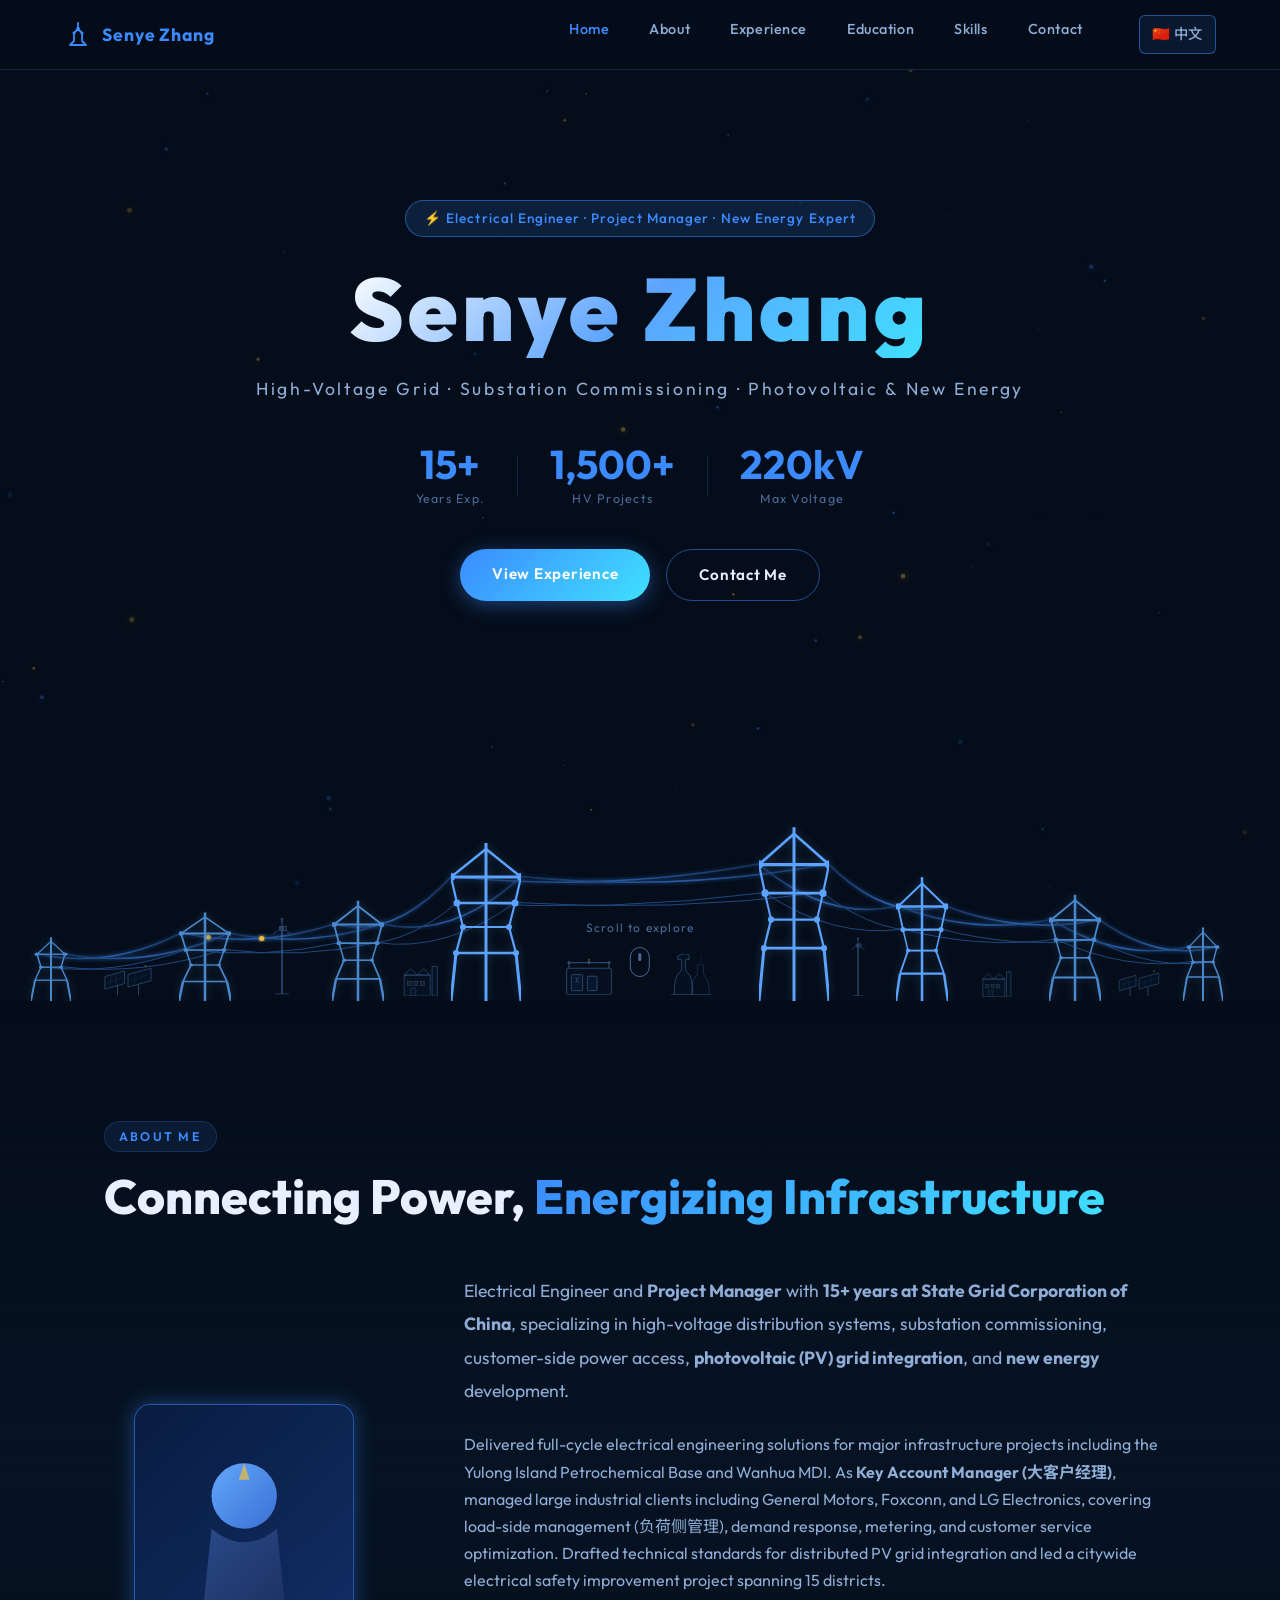
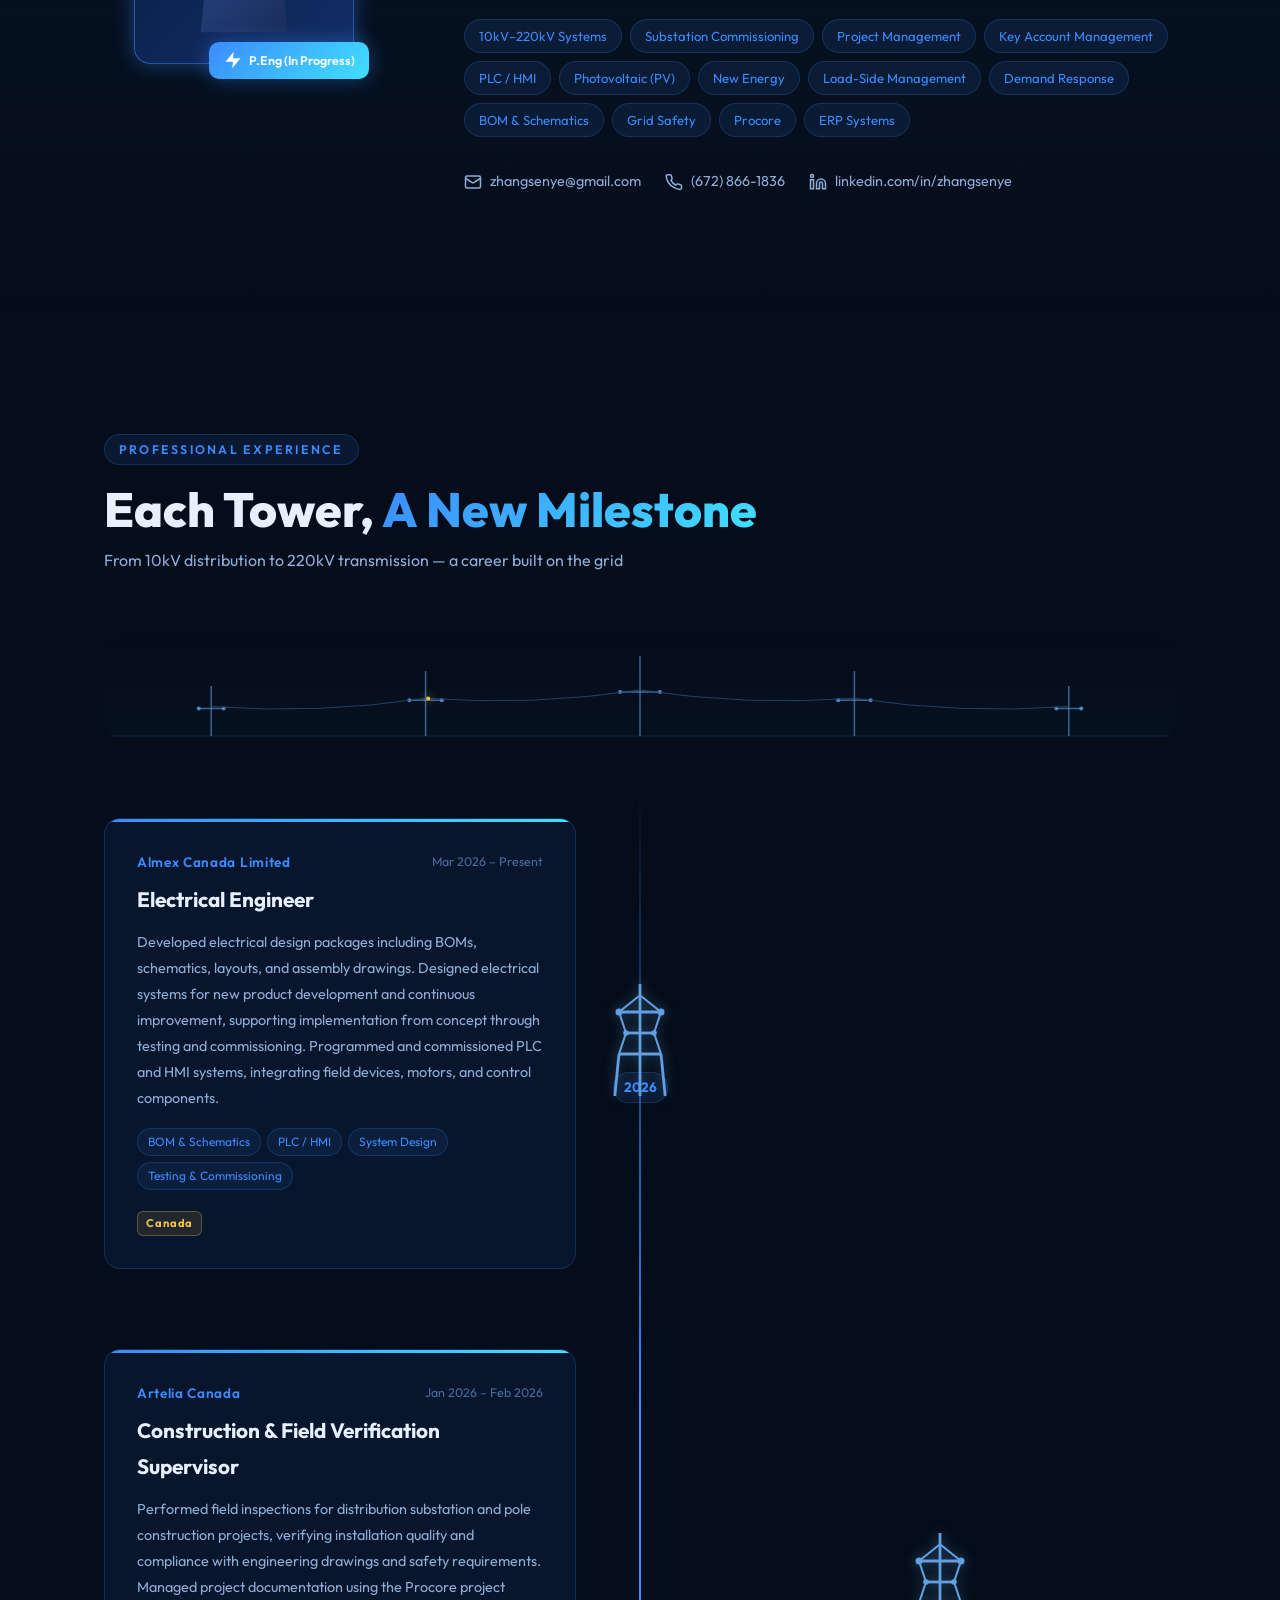
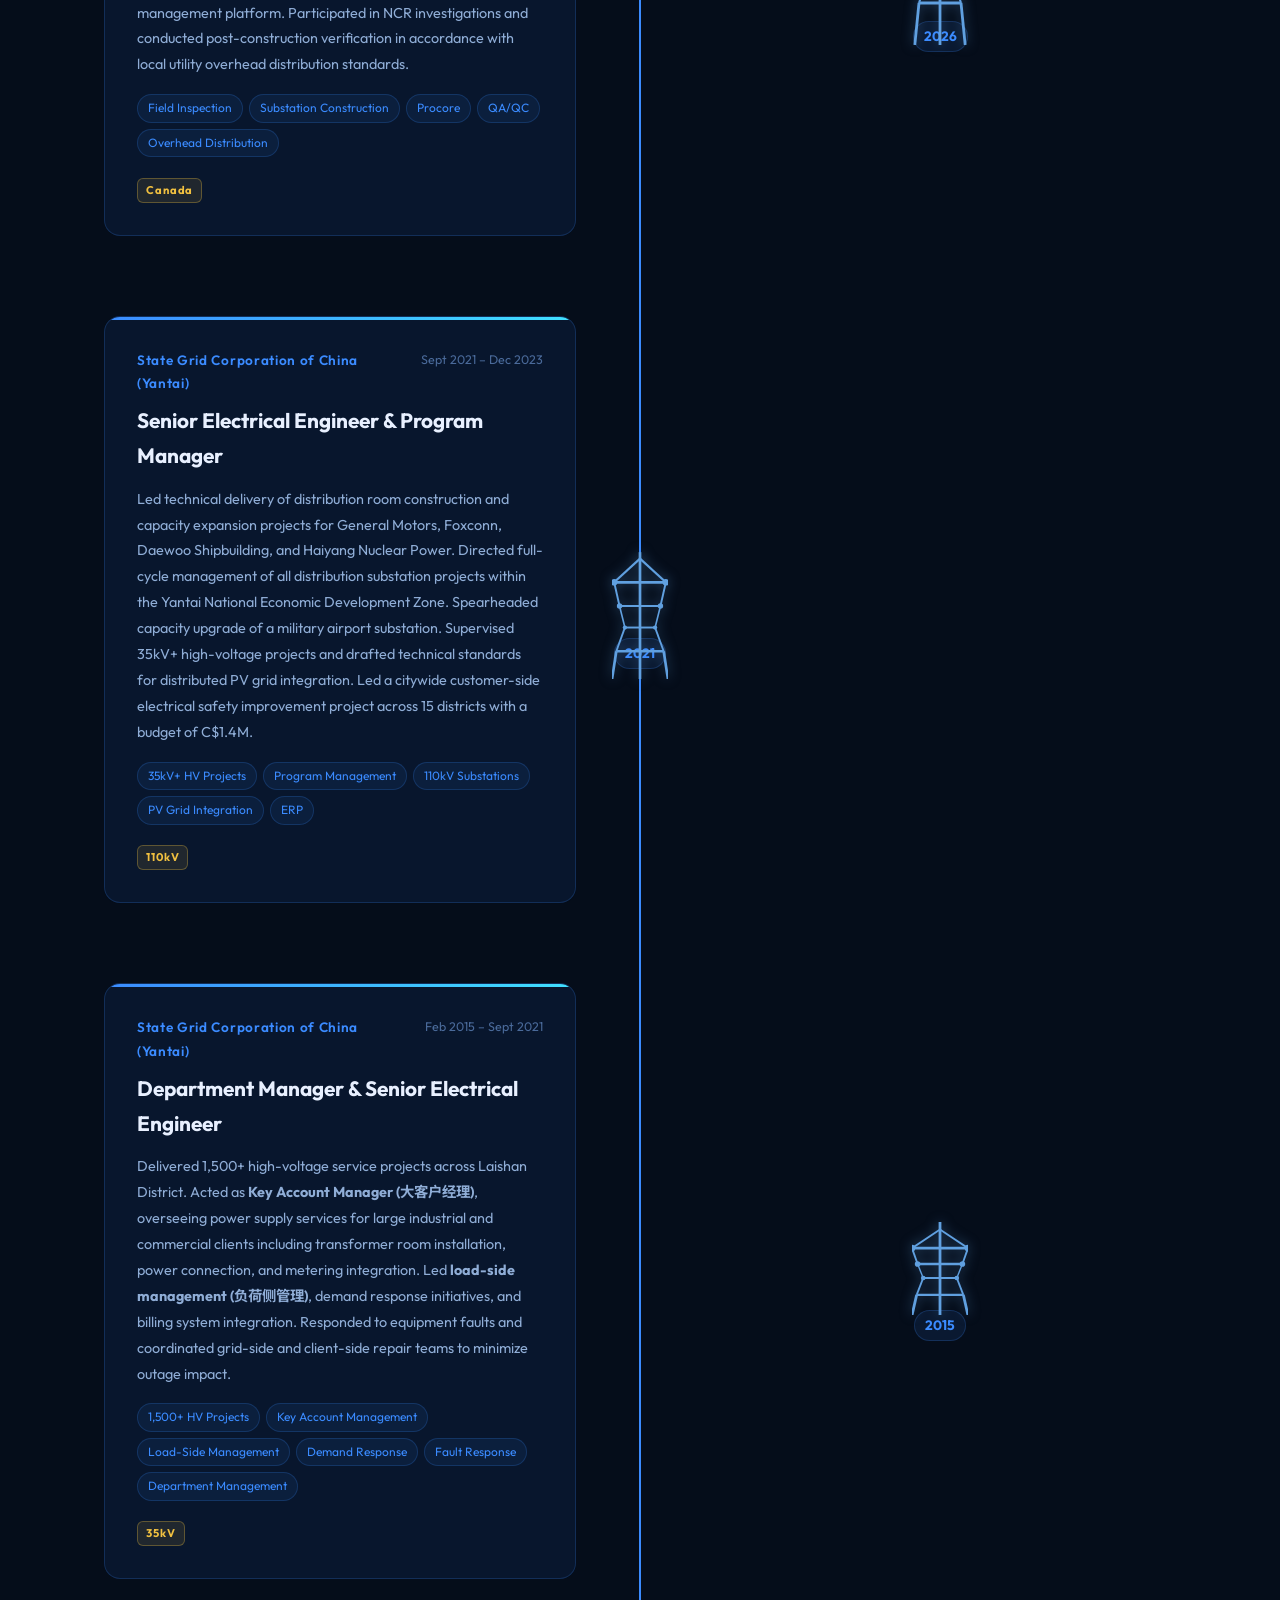
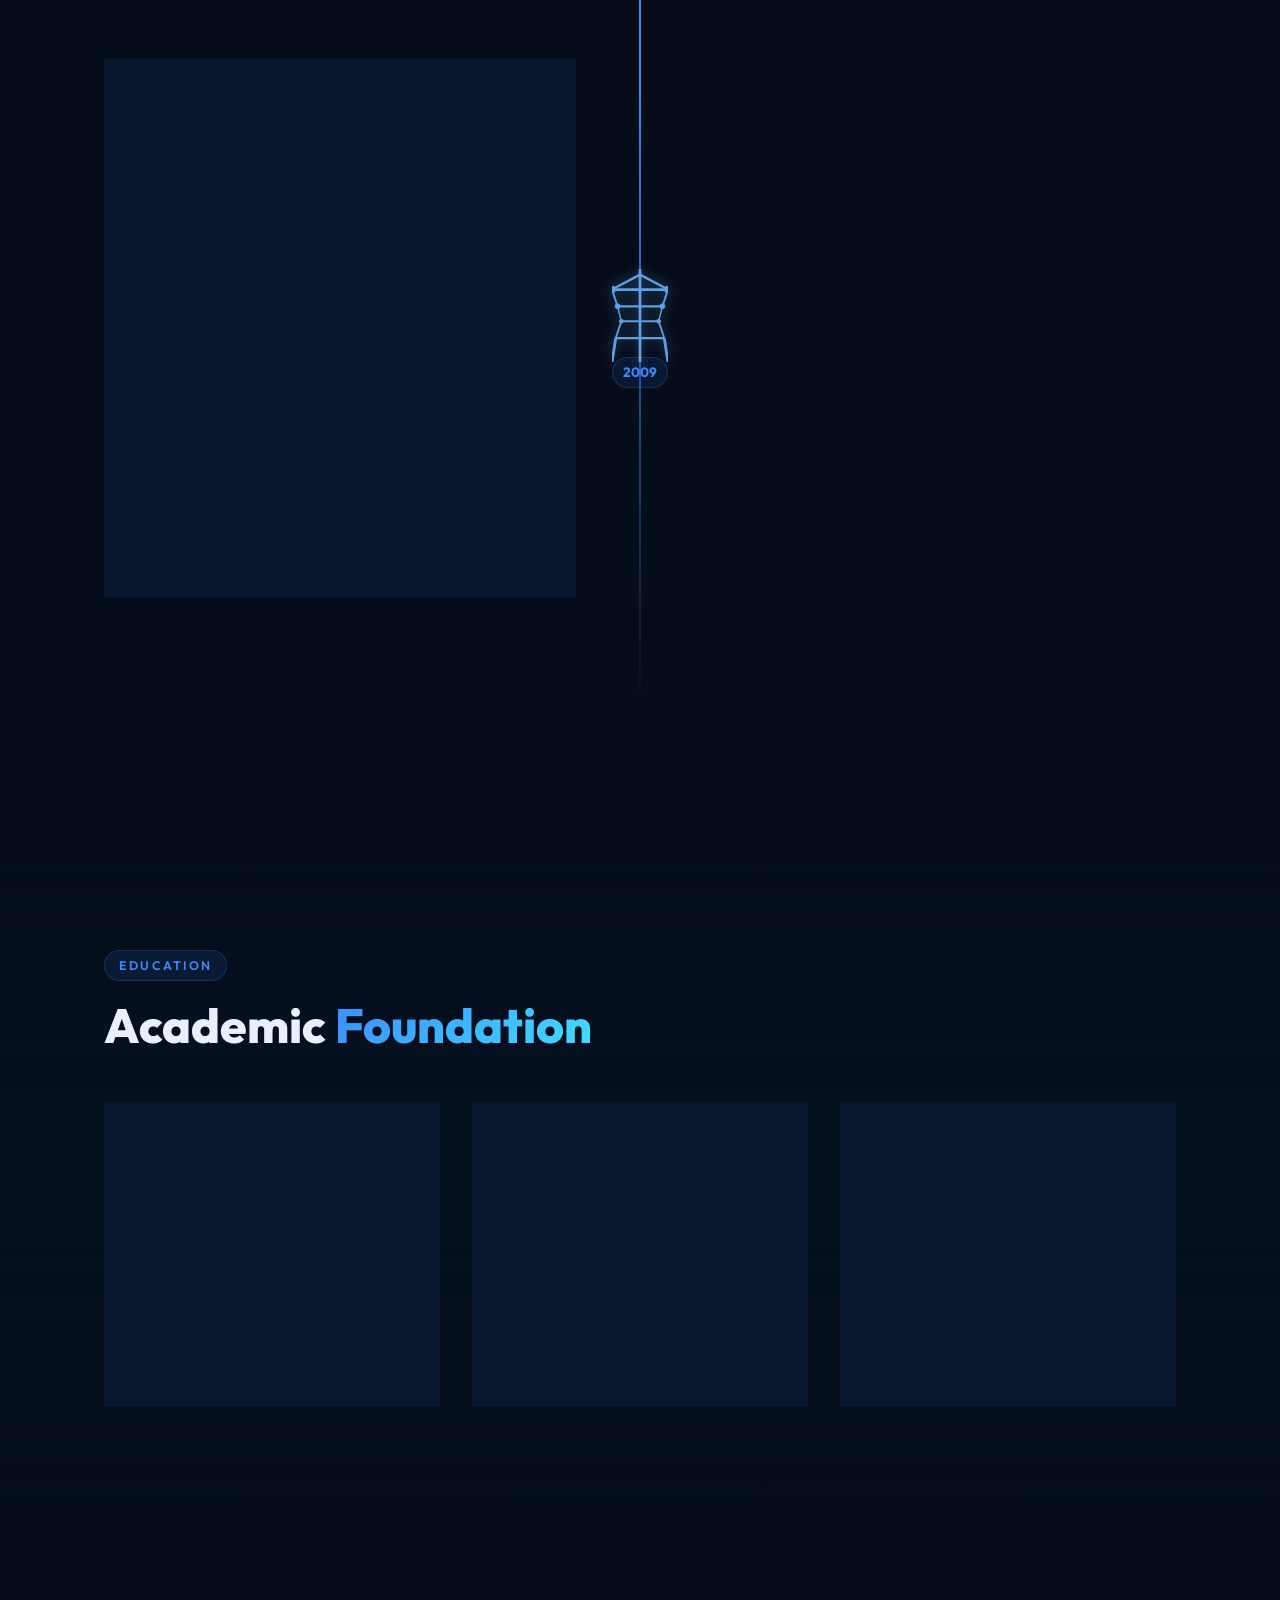
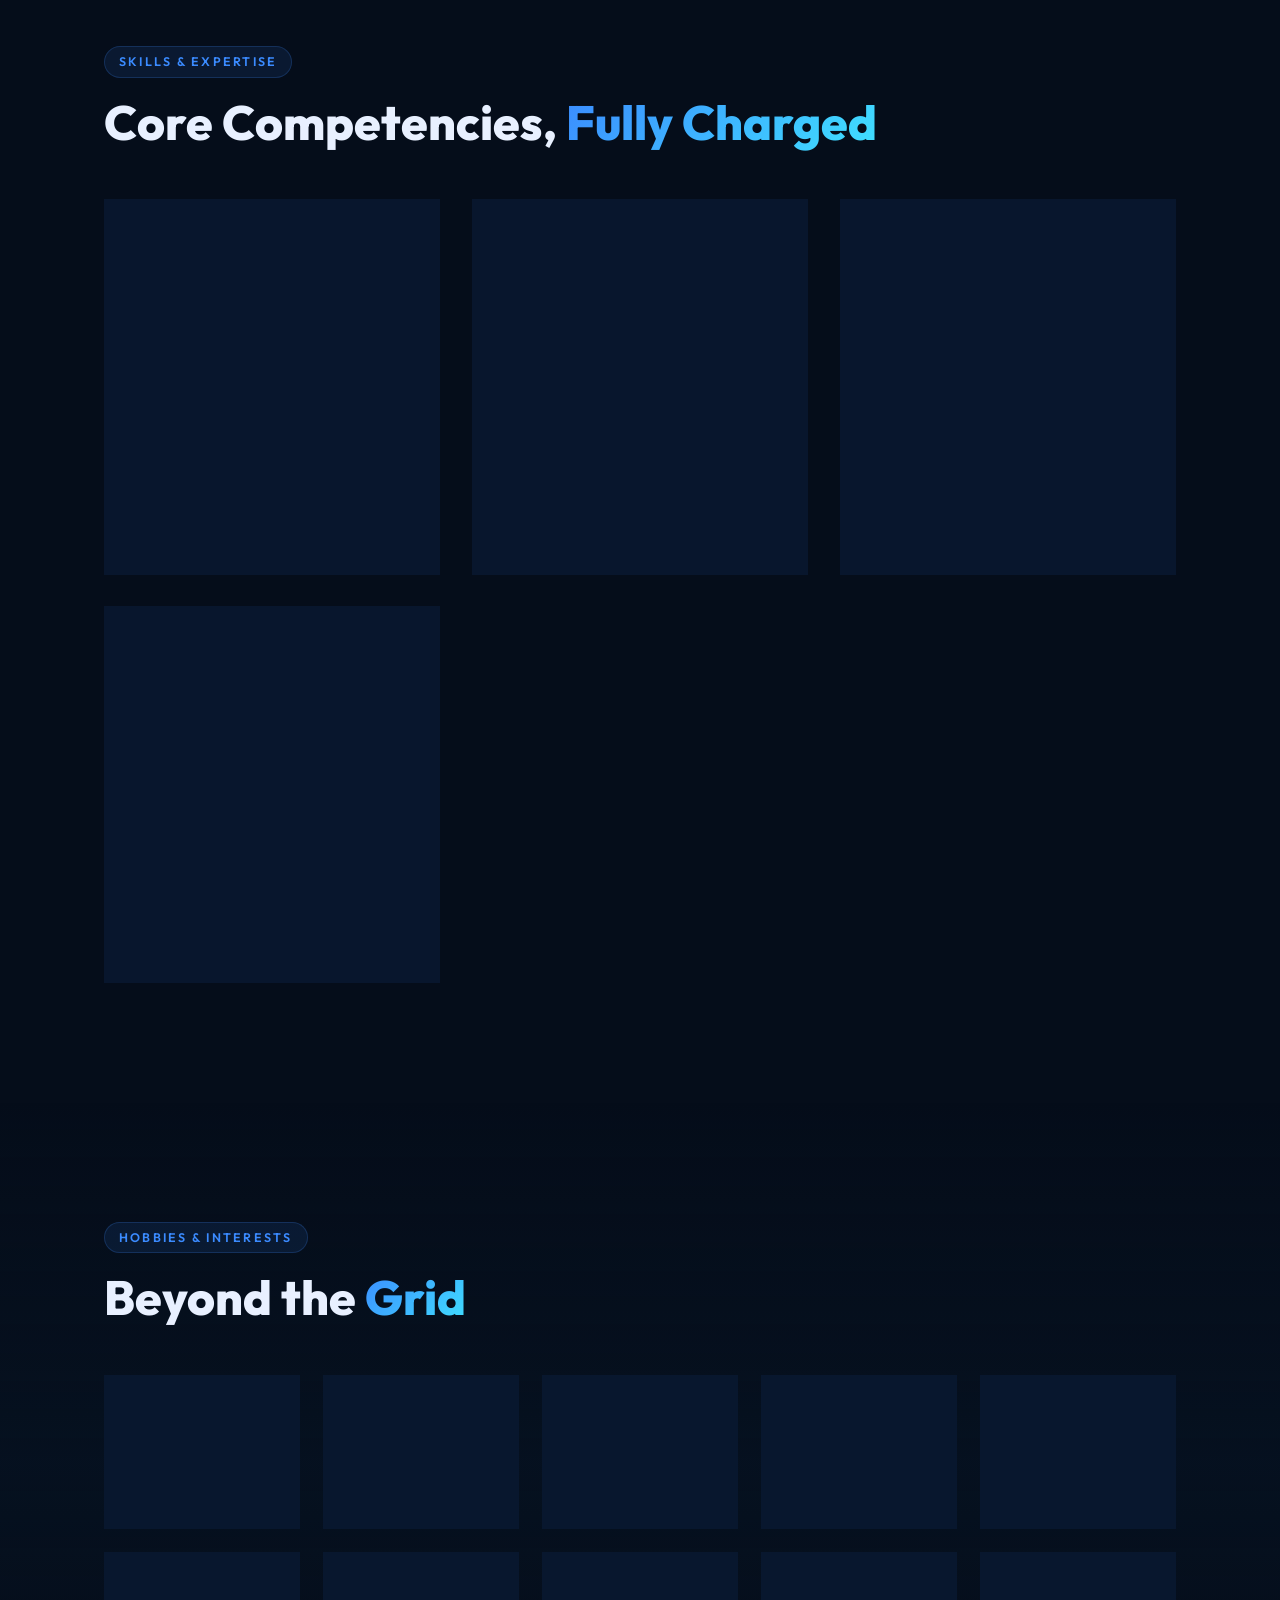
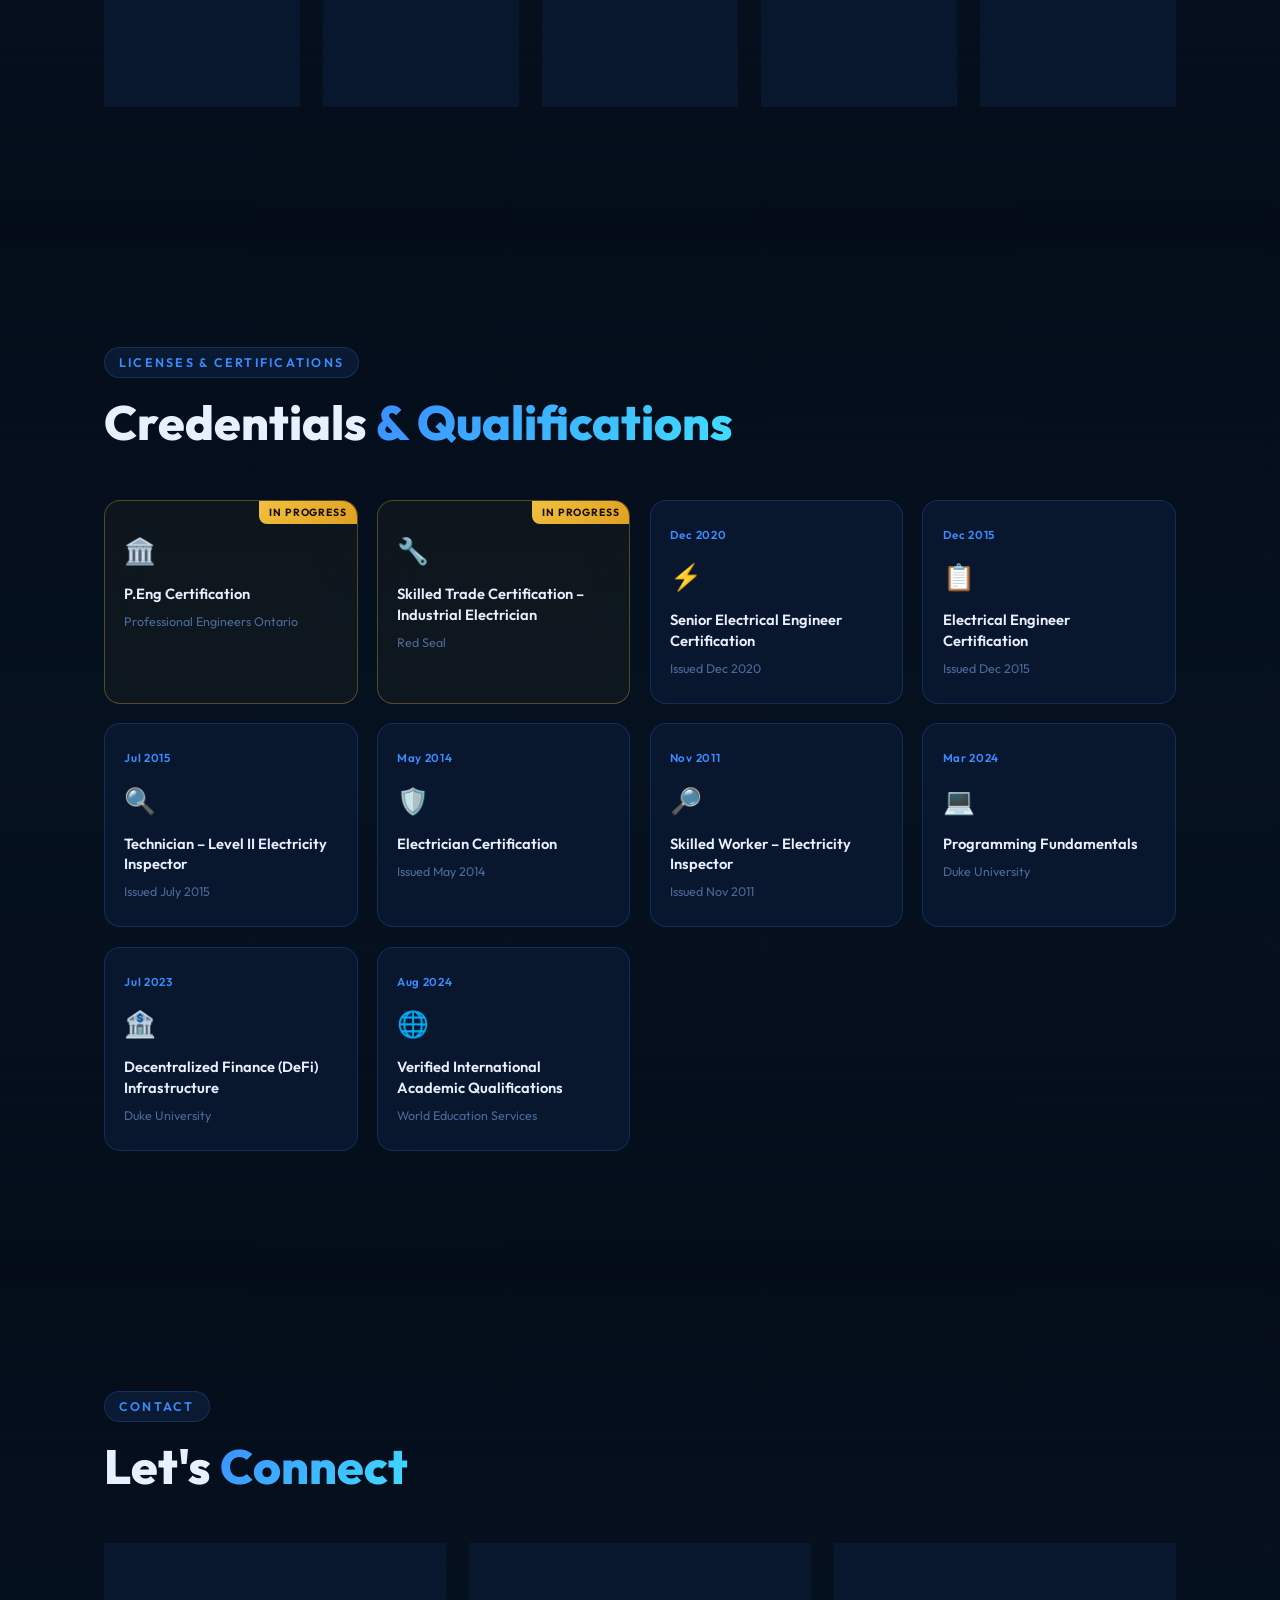
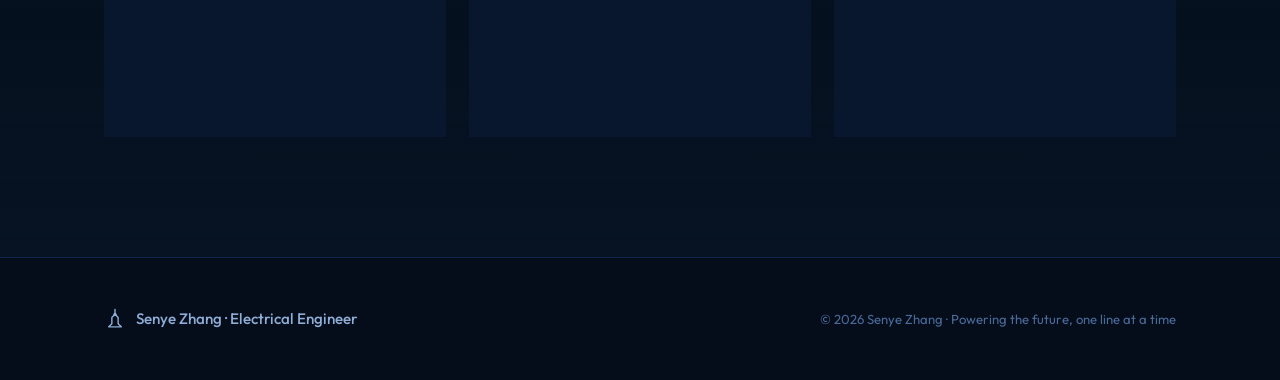
==== index.html @ a4e8c9e9 "Fix tower-wire alignment and add energy infrastructure elements (solar, wind, substation, factory, p" ====
<!DOCTYPE html>
<html lang="en">
<head>
  <meta charset="UTF-8" />
  <meta name="viewport" content="width=device-width, initial-scale=1.0" />
  <title>Senye Zhang | Electrical Engineer</title>
  <meta name="description" content="Senye Zhang — Electrical Engineer with 15+ years specializing in high-voltage distribution systems, substation commissioning, and customer-side power access." />
  <link rel="preconnect" href="https://fonts.googleapis.com" />
  <link rel="preconnect" href="https://fonts.gstatic.com" crossorigin />
  <link href="https://fonts.googleapis.com/css2?family=Outfit:wght@300;400;500;600;700;900&family=Noto+Sans+SC:wght@300;400;500;700&display=swap" rel="stylesheet" />
  <link rel="stylesheet" href="style.css" />
</head>
<body class="lang-en">

<!-- Particle Canvas Background -->
<canvas id="bgCanvas"></canvas>

<!-- Navigation -->
<nav class="navbar" id="navbar">
  <div class="nav-logo">
    <svg width="28" height="28" viewBox="0 0 28 28" fill="none">
      <path d="M14 2L14 8M14 8L10 12M14 8L18 12M10 12L10 20M18 12L18 20M10 20L6 24M18 20L22 24M6 24L22 24" stroke="currentColor" stroke-width="1.8" stroke-linecap="round"/>
      <circle cx="14" cy="8" r="2" fill="currentColor"/>
      <circle cx="10" cy="12" r="1.5" fill="currentColor"/>
      <circle cx="18" cy="12" r="1.5" fill="currentColor"/>
    </svg>
    <span>Senye Zhang</span>
  </div>
  <ul class="nav-links">
    <li><a href="#hero">Home</a></li>
    <li><a href="#about">About</a></li>
    <li><a href="#timeline">Experience</a></li>
    <li><a href="#education">Education</a></li>
    <li><a href="#skills">Skills</a></li>
    <li><a href="#contact">Contact</a></li>
    <li><a href="index-zh.html" class="lang-btn">🇨🇳 中文</a></li>
  </ul>
  <div class="nav-toggle" id="navToggle">
    <span></span><span></span><span></span>
  </div>
</nav>

<!-- Hero Section -->
<section class="hero" id="hero">
  <div class="grid-scene" id="gridScene">
    <svg id="powerLineSvg" xmlns="http://www.w3.org/2000/svg" preserveAspectRatio="xMidYMax meet"></svg>
    <div class="tower-container" id="towerContainer"></div>
  </div>

  <div class="hero-content">
    <div class="hero-badge">⚡ Electrical Engineer · Project Manager · New Energy Expert</div>
    <h1 class="hero-title">
      <span class="name-en">Senye Zhang</span>
    </h1>
    <p class="hero-subtitle">High-Voltage Grid · Substation Commissioning · Photovoltaic & New Energy</p>
    <div class="hero-stats">
      <div class="stat">
        <span class="stat-num">15+</span>
        <span class="stat-label">Years Exp.</span>
      </div>
      <div class="stat-div"></div>
      <div class="stat">
        <span class="stat-num">1,500+</span>
        <span class="stat-label">HV Projects</span>
      </div>
      <div class="stat-div"></div>
      <div class="stat">
        <span class="stat-num">220kV</span>
        <span class="stat-label">Max Voltage</span>
      </div>
    </div>
    <div class="hero-cta">
      <a href="#timeline" class="btn-primary">View Experience</a>
      <a href="#contact" class="btn-secondary">Contact Me</a>
    </div>
  </div>

  <div class="scroll-hint">
    <span>Scroll to explore</span>
    <div class="scroll-arrow"></div>
  </div>
</section>

<!-- About Section -->
<section class="about" id="about">
  <div class="container">
    <div class="section-tag">About Me</div>
    <h2 class="section-title">Connecting Power, <span class="highlight">Energizing Infrastructure</span></h2>
    <div class="about-grid">
      <div class="about-photo">
        <div class="photo-frame">
          <div class="photo-inner">
            <svg viewBox="0 0 160 180" fill="none" xmlns="http://www.w3.org/2000/svg">
              <circle cx="80" cy="55" r="30" fill="url(#avatarGrad)"/>
              <path d="M50 85 Q80 110 110 85 L120 180 L40 180 Z" fill="url(#avatarGrad2)"/>
              <path d="M80 25 L75 40 L85 40 Z" fill="#f0c040" opacity="0.7"/>
              <defs>
                <linearGradient id="avatarGrad" x1="50" y1="25" x2="110" y2="85" gradientUnits="userSpaceOnUse">
                  <stop offset="0%" stop-color="#60a8fb"/>
                  <stop offset="100%" stop-color="#3b6fd4"/>
                </linearGradient>
                <linearGradient id="avatarGrad2" x1="40" y1="85" x2="120" y2="180" gradientUnits="userSpaceOnUse">
                  <stop offset="0%" stop-color="#2a4a8a"/>
                  <stop offset="100%" stop-color="#1a2d5a"/>
                </linearGradient>
              </defs>
            </svg>
          </div>
          <div class="photo-badge">
            <svg width="20" height="20" viewBox="0 0 24 24" fill="none">
              <path d="M13 2L3 14h9l-1 8 10-12h-9l1-8z" fill="currentColor"/>
            </svg>
            P.Eng (In Progress)
          </div>
        </div>
      </div>
      <div class="about-text">
        <p class="about-intro">
          Electrical Engineer and <strong>Project Manager</strong> with <strong>15+ years at State Grid Corporation of China</strong>, specializing in high-voltage distribution systems, substation commissioning, customer-side power access, <strong>photovoltaic (PV) grid integration</strong>, and <strong>new energy</strong> development.
        </p>
        <p>
          Delivered full-cycle electrical engineering solutions for major infrastructure projects including the Yulong Island Petrochemical Base and Wanhua MDI. As <strong>Key Account Manager (大客户经理)</strong>, managed large industrial clients including General Motors, Foxconn, and LG Electronics, covering load-side management (负荷侧管理), demand response, metering, and customer service optimization. Drafted technical standards for distributed PV grid integration and led a citywide electrical safety improvement project spanning 15 districts.
        </p>
        <div class="about-tags">
          <span class="tag">10kV–220kV Systems</span>
          <span class="tag">Substation Commissioning</span>
          <span class="tag">Project Management</span>
          <span class="tag">Key Account Management</span>
          <span class="tag">PLC / HMI</span>
          <span class="tag">Photovoltaic (PV)</span>
          <span class="tag">New Energy</span>
          <span class="tag">Load-Side Management</span>
          <span class="tag">Demand Response</span>
          <span class="tag">BOM & Schematics</span>
          <span class="tag">Grid Safety</span>
          <span class="tag">Procore</span>
          <span class="tag">ERP Systems</span>
        </div>
        <div class="about-links">
          <a href="mailto:zhangsenye@gmail.com" class="about-link" id="emailLink">
            <svg width="18" height="18" viewBox="0 0 24 24" fill="none" stroke="currentColor" stroke-width="2"><rect x="2" y="4" width="20" height="16" rx="2"/><path d="m22 7-8.97 5.7a1.94 1.94 0 0 1-2.06 0L2 7"/></svg>
            zhangsenye@gmail.com
          </a>
          <a href="tel:+16728661836" class="about-link" id="phoneLink">
            <svg width="18" height="18" viewBox="0 0 24 24" fill="none" stroke="currentColor" stroke-width="2"><path d="M22 16.92v3a2 2 0 0 1-2.18 2 19.79 19.79 0 0 1-8.63-3.07A19.5 19.5 0 0 1 4.69 13a19.79 19.79 0 0 1-3.07-8.67A2 2 0 0 1 3.6 2.18h3a2 2 0 0 1 2 1.72c.127.96.361 1.903.7 2.81a2 2 0 0 1-.45 2.11L7.91 9.91a16 16 0 0 0 6.16 6.16l.91-.91a2 2 0 0 1 2.11-.45c.907.339 1.85.573 2.81.7A2 2 0 0 1 22 16.92z"/></svg>
            (672) 866-1836
          </a>
          <a href="https://www.linkedin.com/in/zhangsenye" class="about-link" id="linkedinLink" target="_blank">
            <svg width="18" height="18" viewBox="0 0 24 24" fill="none" stroke="currentColor" stroke-width="2"><path d="M16 8a6 6 0 0 1 6 6v7h-4v-7a2 2 0 0 0-2-2 2 2 0 0 0-2 2v7h-4v-7a6 6 0 0 1 6-6z"/><rect x="2" y="9" width="4" height="12"/><circle cx="4" cy="4" r="2"/></svg>
            linkedin.com/in/zhangsenye
          </a>
        </div>
      </div>
    </div>
  </div>
</section>

<!-- Timeline / Career Section -->
<section class="timeline-section" id="timeline">
  <div class="container">
    <div class="section-tag">Professional Experience</div>
    <h2 class="section-title">Each Tower, <span class="highlight">A New Milestone</span></h2>
    <p class="section-sub">From 10kV distribution to 220kV transmission — a career built on the grid</p>

    <div class="timeline-grid-scene" id="timelineScene">
      <canvas id="timelineCanvas"></canvas>
    </div>

    <div class="timeline" id="timeline-cards">

      <!-- Job 1: Almex Canada -->
      <div class="timeline-item" data-index="0" id="tower0">
        <div class="timeline-card" id="card0">
          <div class="card-header">
            <div class="card-company">Almex Canada Limited</div>
            <div class="card-period">Mar 2026 – Present</div>
          </div>
          <div class="card-role">Electrical Engineer</div>
          <p class="card-desc">
            Developed electrical design packages including BOMs, schematics, layouts, and assembly drawings. Designed electrical systems for new product development and continuous improvement, supporting implementation from concept through testing and commissioning. Programmed and commissioned PLC and HMI systems, integrating field devices, motors, and control components.
          </p>
          <div class="card-tags">
            <span>BOM & Schematics</span>
            <span>PLC / HMI</span>
            <span>System Design</span>
            <span>Testing & Commissioning</span>
          </div>
          <div class="card-voltage">Canada</div>
        </div>
        <div class="timeline-marker">
          <div class="tower-icon">
            <svg viewBox="0 0 40 80" fill="none" xmlns="http://www.w3.org/2000/svg">
              <line x1="20" y1="0" x2="20" y2="80" stroke="currentColor" stroke-width="2"/>
              <line x1="5" y1="20" x2="35" y2="20" stroke="currentColor" stroke-width="2"/>
              <line x1="10" y1="35" x2="30" y2="35" stroke="currentColor" stroke-width="2"/>
              <line x1="5" y1="20" x2="20" y2="8" stroke="currentColor" stroke-width="1.5"/>
              <line x1="35" y1="20" x2="20" y2="8" stroke="currentColor" stroke-width="1.5"/>
              <line x1="10" y1="35" x2="5" y2="20" stroke="currentColor" stroke-width="1.5"/>
              <line x1="30" y1="35" x2="35" y2="20" stroke="currentColor" stroke-width="1.5"/>
              <line x1="5" y1="50" x2="35" y2="50" stroke="currentColor" stroke-width="2"/>
              <line x1="5" y1="50" x2="10" y2="35" stroke="currentColor" stroke-width="1.5"/>
              <line x1="35" y1="50" x2="30" y2="35" stroke="currentColor" stroke-width="1.5"/>
              <line x1="5" y1="50" x2="2" y2="80" stroke="currentColor" stroke-width="2"/>
              <line x1="35" y1="50" x2="38" y2="80" stroke="currentColor" stroke-width="2"/>
              <circle cx="5" cy="20" r="2.5" fill="currentColor"/>
              <circle cx="35" cy="20" r="2.5" fill="currentColor"/>
              <circle cx="10" cy="35" r="2" fill="currentColor"/>
              <circle cx="30" cy="35" r="2" fill="currentColor"/>
            </svg>
          </div>
          <div class="timeline-year">2026</div>
        </div>
      </div>

      <!-- Job 2: Artelia Canada -->
      <div class="timeline-item right" data-index="1" id="tower1">
        <div class="timeline-marker">
          <div class="tower-icon">
            <svg viewBox="0 0 40 80" fill="none" xmlns="http://www.w3.org/2000/svg">
              <line x1="20" y1="0" x2="20" y2="80" stroke="currentColor" stroke-width="2"/>
              <line x1="5" y1="20" x2="35" y2="20" stroke="currentColor" stroke-width="2"/>
              <line x1="10" y1="35" x2="30" y2="35" stroke="currentColor" stroke-width="2"/>
              <line x1="5" y1="20" x2="20" y2="8" stroke="currentColor" stroke-width="1.5"/>
              <line x1="35" y1="20" x2="20" y2="8" stroke="currentColor" stroke-width="1.5"/>
              <line x1="10" y1="35" x2="5" y2="20" stroke="currentColor" stroke-width="1.5"/>
              <line x1="30" y1="35" x2="35" y2="20" stroke="currentColor" stroke-width="1.5"/>
              <line x1="5" y1="50" x2="35" y2="50" stroke="currentColor" stroke-width="2"/>
              <line x1="5" y1="50" x2="10" y2="35" stroke="currentColor" stroke-width="1.5"/>
              <line x1="35" y1="50" x2="30" y2="35" stroke="currentColor" stroke-width="1.5"/>
              <line x1="5" y1="50" x2="2" y2="80" stroke="currentColor" stroke-width="2"/>
              <line x1="35" y1="50" x2="38" y2="80" stroke="currentColor" stroke-width="2"/>
              <circle cx="5" cy="20" r="2.5" fill="currentColor"/>
              <circle cx="35" cy="20" r="2.5" fill="currentColor"/>
              <circle cx="10" cy="35" r="2" fill="currentColor"/>
              <circle cx="30" cy="35" r="2" fill="currentColor"/>
            </svg>
          </div>
          <div class="timeline-year">2026</div>
        </div>
        <div class="timeline-card" id="card1">
          <div class="card-header">
            <div class="card-company">Artelia Canada</div>
            <div class="card-period">Jan 2026 – Feb 2026</div>
          </div>
          <div class="card-role">Construction & Field Verification Supervisor</div>
          <p class="card-desc">
            Performed field inspections for distribution substation and pole construction projects, verifying installation quality and compliance with engineering drawings and safety requirements. Managed project documentation using the Procore project management platform. Participated in NCR investigations and conducted post-construction verification in accordance with local utility overhead distribution standards.
          </p>
          <div class="card-tags">
            <span>Field Inspection</span>
            <span>Substation Construction</span>
            <span>Procore</span>
            <span>QA/QC</span>
            <span>Overhead Distribution</span>
          </div>
          <div class="card-voltage">Canada</div>
        </div>
      </div>

      <!-- Job 3: State Grid Senior -->
      <div class="timeline-item" data-index="2" id="tower2">
        <div class="timeline-card" id="card2">
          <div class="card-header">
            <div class="card-company">State Grid Corporation of China (Yantai)</div>
            <div class="card-period">Sept 2021 – Dec 2023</div>
          </div>
          <div class="card-role">Senior Electrical Engineer & Program Manager</div>
          <p class="card-desc">
            Led technical delivery of distribution room construction and capacity expansion projects for General Motors, Foxconn, Daewoo Shipbuilding, and Haiyang Nuclear Power. Directed full-cycle management of all distribution substation projects within the Yantai National Economic Development Zone. Spearheaded capacity upgrade of a military airport substation. Supervised 35kV+ high-voltage projects and drafted technical standards for distributed PV grid integration. Led a citywide customer-side electrical safety improvement project across 15 districts with a budget of C$1.4M.
          </p>
          <div class="card-tags">
            <span>35kV+ HV Projects</span>
            <span>Program Management</span>
            <span>110kV Substations</span>
            <span>PV Grid Integration</span>
            <span>ERP</span>
          </div>
          <div class="card-voltage">110kV</div>
        </div>
        <div class="timeline-marker">
          <div class="tower-icon">
            <svg viewBox="0 0 52 120" fill="none" xmlns="http://www.w3.org/2000/svg">
              <line x1="26" y1="2" x2="26" y2="120" stroke="currentColor" stroke-width="2.5"/>
              <line x1="2" y1="30" x2="50" y2="30" stroke="currentColor" stroke-width="2.5"/>
              <line x1="7" y1="52" x2="45" y2="52" stroke="currentColor" stroke-width="2"/>
              <line x1="12" y1="72" x2="40" y2="72" stroke="currentColor" stroke-width="1.8"/>
              <line x1="2" y1="30" x2="26" y2="8" stroke="currentColor" stroke-width="2"/>
              <line x1="50" y1="30" x2="26" y2="8" stroke="currentColor" stroke-width="2"/>
              <line x1="7" y1="52" x2="2" y2="30" stroke="currentColor" stroke-width="1.8"/>
              <line x1="45" y1="52" x2="50" y2="30" stroke="currentColor" stroke-width="1.8"/>
              <line x1="12" y1="72" x2="7" y2="52" stroke="currentColor" stroke-width="1.5"/>
              <line x1="40" y1="72" x2="45" y2="52" stroke="currentColor" stroke-width="1.5"/>
              <line x1="4" y1="94" x2="48" y2="94" stroke="currentColor" stroke-width="2.2"/>
              <line x1="4" y1="94" x2="12" y2="72" stroke="currentColor" stroke-width="1.8"/>
              <line x1="48" y1="94" x2="40" y2="72" stroke="currentColor" stroke-width="1.8"/>
              <line x1="4" y1="94" x2="0" y2="120" stroke="currentColor" stroke-width="2.5"/>
              <line x1="48" y1="94" x2="52" y2="120" stroke="currentColor" stroke-width="2.5"/>
              <circle cx="2" cy="30" r="3" fill="currentColor"/>
              <circle cx="50" cy="30" r="3" fill="currentColor"/>
              <circle cx="7" cy="52" r="2.5" fill="currentColor"/>
              <circle cx="45" cy="52" r="2.5" fill="currentColor"/>
              <circle cx="12" cy="72" r="2" fill="currentColor"/>
              <circle cx="40" cy="72" r="2" fill="currentColor"/>
            </svg>
          </div>
          <div class="timeline-year">2021</div>
        </div>
      </div>

      <!-- Job 4: State Grid Department Manager -->
      <div class="timeline-item right" data-index="3" id="tower3">
        <div class="timeline-marker">
          <div class="tower-icon">
            <svg viewBox="0 0 60 100" fill="none" xmlns="http://www.w3.org/2000/svg">
              <line x1="30" y1="0" x2="30" y2="100" stroke="currentColor" stroke-width="3"/>
              <line x1="0" y1="28" x2="60" y2="28" stroke="currentColor" stroke-width="3"/>
              <line x1="6" y1="45" x2="54" y2="45" stroke="currentColor" stroke-width="2.5"/>
              <line x1="12" y1="60" x2="48" y2="60" stroke="currentColor" stroke-width="2"/>
              <line x1="0" y1="28" x2="30" y2="8" stroke="currentColor" stroke-width="2"/>
              <line x1="60" y1="28" x2="30" y2="8" stroke="currentColor" stroke-width="2"/>
              <line x1="6" y1="45" x2="0" y2="28" stroke="currentColor" stroke-width="2"/>
              <line x1="54" y1="45" x2="60" y2="28" stroke="currentColor" stroke-width="2"/>
              <line x1="12" y1="60" x2="6" y2="45" stroke="currentColor" stroke-width="1.5"/>
              <line x1="48" y1="60" x2="54" y2="45" stroke="currentColor" stroke-width="1.5"/>
              <line x1="5" y1="78" x2="55" y2="78" stroke="currentColor" stroke-width="2.5"/>
              <line x1="5" y1="78" x2="12" y2="60" stroke="currentColor" stroke-width="2"/>
              <line x1="55" y1="78" x2="48" y2="60" stroke="currentColor" stroke-width="2"/>
              <line x1="5" y1="78" x2="0" y2="100" stroke="currentColor" stroke-width="3"/>
              <line x1="55" y1="78" x2="60" y2="100" stroke="currentColor" stroke-width="3"/>
              <circle cx="0" cy="28" r="3.5" fill="currentColor"/>
              <circle cx="60" cy="28" r="3.5" fill="currentColor"/>
              <circle cx="6" cy="45" r="3" fill="currentColor"/>
              <circle cx="54" cy="45" r="3" fill="currentColor"/>
              <circle cx="12" cy="60" r="2.5" fill="currentColor"/>
              <circle cx="48" cy="60" r="2.5" fill="currentColor"/>
            </svg>
          </div>
          <div class="timeline-year">2015</div>
        </div>
        <div class="timeline-card" id="card3">
          <div class="card-header">
            <div class="card-company">State Grid Corporation of China (Yantai)</div>
            <div class="card-period">Feb 2015 – Sept 2021</div>
          </div>
          <div class="card-role">Department Manager & Senior Electrical Engineer</div>
          <p class="card-desc">
            Delivered 1,500+ high-voltage service projects across Laishan District. Acted as <strong>Key Account Manager (大客户经理)</strong>, overseeing power supply services for large industrial and commercial clients including transformer room installation, power connection, and metering integration. Led <strong>load-side management (负荷侧管理)</strong>, demand response initiatives, and billing system integration. Responded to equipment faults and coordinated grid-side and client-side repair teams to minimize outage impact.
          </p>
          <div class="card-tags">
            <span>1,500+ HV Projects</span>
            <span>Key Account Management</span>
            <span>Load-Side Management</span>
            <span>Demand Response</span>
            <span>Fault Response</span>
            <span>Department Management</span>
          </div>
          <div class="card-voltage">35kV</div>
        </div>
      </div>

      <!-- Job 5: State Grid Engineer -->
      <div class="timeline-item" data-index="4" id="tower4">
        <div class="timeline-card" id="card4">
          <div class="card-header">
            <div class="card-company">State Grid Corporation of China (Yantai)</div>
            <div class="card-period">Jul 2009 – Feb 2015</div>
          </div>
          <div class="card-role">Electrical Engineer, Project Manager & Key Account Manager</div>
          <p class="card-desc">
            Designed and delivered 10kV and 35kV power access solutions for commercial and industrial customers, including equipment selection, protection scheme coordination, and commissioning support. Served as <strong>Key Account Manager (大客户经理)</strong> and <strong>Customer Service</strong> lead — built long-term relationships with 390,000+ utility users, handled supply agreements, technical consultation, and complaint resolution. Lead in design review, technical validation, and interdepartmental coordination. Maintained project records via ERP systems.
          </p>
          <div class="card-tags">
            <span>10kV / 35kV Design</span>
            <span>Key Account Management</span>
            <span>Customer Service</span>
            <span>Project Management</span>
            <span>390K+ Users</span>
            <span>ERP</span>
          </div>
          <div class="card-voltage">10kV</div>
        </div>
        <div class="timeline-marker">
          <div class="tower-icon">
            <svg viewBox="0 0 60 100" fill="none" xmlns="http://www.w3.org/2000/svg">
              <line x1="30" y1="0" x2="30" y2="100" stroke="currentColor" stroke-width="3"/>
              <line x1="0" y1="22" x2="60" y2="22" stroke="currentColor" stroke-width="3"/>
              <line x1="6" y1="40" x2="54" y2="40" stroke="currentColor" stroke-width="2.5"/>
              <line x1="10" y1="56" x2="50" y2="56" stroke="currentColor" stroke-width="2"/>
              <line x1="0" y1="22" x2="30" y2="6" stroke="currentColor" stroke-width="2.5"/>
              <line x1="60" y1="22" x2="30" y2="6" stroke="currentColor" stroke-width="2.5"/>
              <line x1="6" y1="40" x2="0" y2="22" stroke="currentColor" stroke-width="2"/>
              <line x1="54" y1="40" x2="60" y2="22" stroke="currentColor" stroke-width="2"/>
              <line x1="10" y1="56" x2="6" y2="40" stroke="currentColor" stroke-width="1.5"/>
              <line x1="50" y1="56" x2="54" y2="40" stroke="currentColor" stroke-width="1.5"/>
              <line x1="4" y1="74" x2="56" y2="74" stroke="currentColor" stroke-width="2.5"/>
              <line x1="4" y1="74" x2="10" y2="56" stroke="currentColor" stroke-width="2"/>
              <line x1="56" y1="74" x2="50" y2="56" stroke="currentColor" stroke-width="2"/>
              <line x1="4" y1="74" x2="0" y2="100" stroke="currentColor" stroke-width="3"/>
              <line x1="56" y1="74" x2="60" y2="100" stroke="currentColor" stroke-width="3"/>
              <circle cx="0" cy="22" r="4" fill="currentColor"/>
              <circle cx="60" cy="22" r="4" fill="currentColor"/>
              <circle cx="6" cy="40" r="3" fill="currentColor"/>
              <circle cx="54" cy="40" r="3" fill="currentColor"/>
              <circle cx="10" cy="56" r="2.5" fill="currentColor"/>
              <circle cx="50" cy="56" r="2.5" fill="currentColor"/>
            </svg>
          </div>
          <div class="timeline-year">2009</div>
        </div>
      </div>

    </div>
  </div>
</section>

<!-- Education Section -->
<section class="education" id="education">
  <div class="container">
    <div class="section-tag">Education</div>
    <h2 class="section-title">Academic <span class="highlight">Foundation</span></h2>
    <div class="edu-grid">
      <div class="edu-card" id="edu0">
        <div class="edu-icon">🎓</div>
        <div class="edu-info">
          <div class="edu-school">Lakehead University</div>
          <div class="edu-degree">M.Eng — Electrical & Computer Engineering</div>
          <div class="edu-year">Sept 2024 – Aug 2025 · Thunder Bay, ON</div>
          <p>Postgraduate studies in electrical engineering systems and computer engineering</p>
        </div>
      </div>
      <div class="edu-card" id="edu1">
        <div class="edu-icon">📚</div>
        <div class="edu-info">
          <div class="edu-school">Shandong University</div>
          <div class="edu-degree">M.Eng — Electrical Engineering</div>
          <div class="edu-year">Mar 2013 – Dec 2015 · Shandong, China</div>
          <p>Master's research in electrical engineering systems</p>
        </div>
      </div>
      <div class="edu-card" id="edu2">
        <div class="edu-icon">⚡</div>
        <div class="edu-info">
          <div class="edu-school">North China Electric Power University</div>
          <div class="edu-degree">B.Eng — Electrical Engineering & Management</div>
          <div class="edu-year">Sept 2005 – Jul 2009 · Beijing, China</div>
          <p>Foundation in power systems engineering and technical management</p>
        </div>
      </div>
    </div>
  </div>
</section>

<!-- Skills Section -->
<section class="skills" id="skills">
  <div class="container">
    <div class="section-tag">Skills & Expertise</div>
    <h2 class="section-title">Core Competencies, <span class="highlight">Fully Charged</span></h2>
    <div class="skills-grid">
      <div class="skill-category" id="skill0">
        <div class="skill-cat-icon">⚡</div>
        <h3>Power Engineering</h3>
        <div class="skill-bars">
          <div class="skill-item">
            <div class="skill-name">HV Distribution Systems (10kV–220kV)</div>
            <div class="skill-bar"><div class="skill-fill" data-width="97"></div></div>
          </div>
          <div class="skill-item">
            <div class="skill-name">Substation Commissioning</div>
            <div class="skill-bar"><div class="skill-fill" data-width="95"></div></div>
          </div>
          <div class="skill-item">
            <div class="skill-name">Protection Scheme Design</div>
            <div class="skill-bar"><div class="skill-fill" data-width="90"></div></div>
          </div>
          <div class="skill-item">
            <div class="skill-name">PV Grid Integration</div>
            <div class="skill-bar"><div class="skill-fill" data-width="85"></div></div>
          </div>
        </div>
      </div>
      <div class="skill-category" id="skill1">
        <div class="skill-cat-icon">🖥️</div>
        <h3>Tools & Software</h3>
        <div class="skill-bars">
          <div class="skill-item">
            <div class="skill-name">PLC / HMI Programming</div>
            <div class="skill-bar"><div class="skill-fill" data-width="88"></div></div>
          </div>
          <div class="skill-item">
            <div class="skill-name">AutoCAD / Electrical Design</div>
            <div class="skill-bar"><div class="skill-fill" data-width="92"></div></div>
          </div>
          <div class="skill-item">
            <div class="skill-name">Procore (Project Management)</div>
            <div class="skill-bar"><div class="skill-fill" data-width="82"></div></div>
          </div>
          <div class="skill-item">
            <div class="skill-name">ERP Systems</div>
            <div class="skill-bar"><div class="skill-fill" data-width="85"></div></div>
          </div>
        </div>
      </div>
      <div class="skill-category" id="skill2">
        <div class="skill-cat-icon">🏗️</div>
        <h3>Field & Management</h3>
        <div class="skill-bars">
          <div class="skill-item">
            <div class="skill-name">Construction Supervision</div>
            <div class="skill-bar"><div class="skill-fill" data-width="93"></div></div>
          </div>
          <div class="skill-item">
            <div class="skill-name">QA/QC & Compliance</div>
            <div class="skill-bar"><div class="skill-fill" data-width="90"></div></div>
          </div>
          <div class="skill-item">
            <div class="skill-name">Fault Diagnosis & Response</div>
            <div class="skill-bar"><div class="skill-fill" data-width="92"></div></div>
          </div>
          <div class="skill-item">
            <div class="skill-name">Technical Coordination</div>
            <div class="skill-bar"><div class="skill-fill" data-width="95"></div></div>
          </div>
        </div>
      </div>
      <div class="skill-category" id="skill3">
        <div class="skill-cat-icon">🌱</div>
        <h3>New Energy & Smart Grid</h3>
        <div class="skill-bars">
          <div class="skill-item">
            <div class="skill-name">PV Grid Integration (光伏并网)</div>
            <div class="skill-bar"><div class="skill-fill" data-width="88"></div></div>
          </div>
          <div class="skill-item">
            <div class="skill-name">Load-Side Management (负荷侧管理)</div>
            <div class="skill-bar"><div class="skill-fill" data-width="92"></div></div>
          </div>
          <div class="skill-item">
            <div class="skill-name">Demand Response</div>
            <div class="skill-bar"><div class="skill-fill" data-width="87"></div></div>
          </div>
          <div class="skill-item">
            <div class="skill-name">Key Account Management (大客户)</div>
            <div class="skill-bar"><div class="skill-fill" data-width="95"></div></div>
          </div>
        </div>
      </div>
    </div>
  </div>
</section>

<!-- Hobbies & Interests Section -->
<section class="hobbies" id="hobbies">
  <div class="container">
    <div class="section-tag">Hobbies & Interests</div>
    <h2 class="section-title">Beyond the <span class="highlight">Grid</span></h2>
    <div class="hobbies-grid">

      <div class="hobby-item" id="hobby0">
        <div class="hobby-icon">
          <svg viewBox="0 0 24 24" fill="none" stroke="currentColor" stroke-width="1.5" stroke-linecap="round" stroke-linejoin="round">
            <circle cx="12" cy="12" r="10"/>
            <path d="M12 2a15.3 15.3 0 0 1 4 10 15.3 15.3 0 0 1-4 10 15.3 15.3 0 0 1-4-10 15.3 15.3 0 0 1 4-10z"/>
            <path d="M2 12h20"/>
            <path d="M4.93 4.93l4.24 4.24M14.83 14.83l4.24 4.24M4.93 19.07l4.24-4.24M14.83 9.17l4.24-4.24"/>
          </svg>
        </div>
        <span class="hobby-label">Football</span>
      </div>

      <div class="hobby-item" id="hobby1">
        <div class="hobby-icon">
          <svg viewBox="0 0 24 24" fill="none" stroke="currentColor" stroke-width="1.5" stroke-linecap="round" stroke-linejoin="round">
            <path d="M23 19a2 2 0 0 1-2 2H3a2 2 0 0 1-2-2V8a2 2 0 0 1 2-2h4l2-3h6l2 3h4a2 2 0 0 1 2 2z"/>
            <circle cx="12" cy="13" r="4"/>
          </svg>
        </div>
        <span class="hobby-label">Photography</span>
      </div>

      <div class="hobby-item" id="hobby2">
        <div class="hobby-icon">
          <svg viewBox="0 0 24 24" fill="none" stroke="currentColor" stroke-width="1.5" stroke-linecap="round" stroke-linejoin="round">
            <path d="M17 8h1a4 4 0 1 1 0 8h-1"/>
            <path d="M3 8h14v9a4 4 0 0 1-4 4H7a4 4 0 0 1-4-4Z"/>
            <line x1="6" y1="2" x2="6" y2="4"/>
            <line x1="10" y1="2" x2="10" y2="4"/>
            <line x1="14" y1="2" x2="14" y2="4"/>
          </svg>
        </div>
        <span class="hobby-label">Coffee</span>
      </div>

      <div class="hobby-item" id="hobby3">
        <div class="hobby-icon">
          <svg viewBox="0 0 24 24" fill="none" stroke="currentColor" stroke-width="1.5" stroke-linecap="round" stroke-linejoin="round">
            <line x1="6" y1="11" x2="10" y2="11"/>
            <line x1="8" y1="9" x2="8" y2="13"/>
            <line x1="15" y1="12" x2="15.01" y2="12"/>
            <line x1="18" y1="10" x2="18.01" y2="10"/>
            <rect x="2" y="6" width="20" height="12" rx="2"/>
          </svg>
        </div>
        <span class="hobby-label">Gaming</span>
      </div>

      <div class="hobby-item" id="hobby4">
        <div class="hobby-icon">
          <svg viewBox="0 0 24 24" fill="none" stroke="currentColor" stroke-width="1.5" stroke-linecap="round" stroke-linejoin="round">
            <path d="M12 2a4 4 0 0 1 4 4v2a4 4 0 0 1-8 0V6a4 4 0 0 1 4-4z"/>
            <path d="M16 14h1a3 3 0 0 1 3 3v2H4v-2a3 3 0 0 1 3-3h1"/>
            <circle cx="9" cy="7" r="0.5" fill="currentColor"/>
            <circle cx="15" cy="7" r="0.5" fill="currentColor"/>
            <path d="M10 10a2 2 0 0 0 4 0"/>
          </svg>
        </div>
        <span class="hobby-label">AI</span>
      </div>

      <div class="hobby-item" id="hobby5">
        <div class="hobby-icon">
          <svg viewBox="0 0 24 24" fill="none" stroke="currentColor" stroke-width="1.5" stroke-linecap="round" stroke-linejoin="round">
            <path d="M11.767 19.089c4.924.868 6.14-6.025 1.216-6.894m-1.216 6.894L5.86 18.047m5.908 1.042-.347 1.97m1.563-8.864c-4.924-.868-6.14 6.025-1.215 6.894m-5.907-1.042L1.305 13.2a.961.961 0 0 1 .768-1.125l4.357-.768m1.12 6.74 6.706-12.418a.961.961 0 0 1 1.26-.413l4.005 1.92"/>
          </svg>
        </div>
        <span class="hobby-label">Crypto</span>
      </div>

      <div class="hobby-item" id="hobby6">
        <div class="hobby-icon">
          <svg viewBox="0 0 24 24" fill="none" stroke="currentColor" stroke-width="1.5" stroke-linecap="round" stroke-linejoin="round">
            <rect x="2" y="7" width="20" height="14" rx="2" ry="2"/>
            <path d="M16 3h-8l-2 4h12l-2-4z"/>
            <path d="M12 11v6"/>
            <path d="M9 14h6"/>
          </svg>
        </div>
        <span class="hobby-label">Blockchain</span>
      </div>

      <div class="hobby-item" id="hobby7">
        <div class="hobby-icon">
          <svg viewBox="0 0 24 24" fill="none" stroke="currentColor" stroke-width="1.5" stroke-linecap="round" stroke-linejoin="round">
            <polyline points="16 18 22 12 16 6"/>
            <polyline points="8 6 2 12 8 18"/>
            <line x1="12" y1="2" x2="12" y2="22"/>
            <path d="M19 9l-3 3 3 3"/>
            <path d="M5 9l3 3-3 3"/>
          </svg>
        </div>
        <span class="hobby-label">Vibe Coding</span>
      </div>

      <div class="hobby-item" id="hobby8">
        <div class="hobby-icon">
          <svg viewBox="0 0 24 24" fill="none" stroke="currentColor" stroke-width="1.5" stroke-linecap="round" stroke-linejoin="round">
            <rect x="2" y="2" width="20" height="20" rx="2.18" ry="2.18"/>
            <line x1="7" y1="2" x2="7" y2="22"/>
            <line x1="17" y1="2" x2="17" y2="22"/>
            <line x1="2" y1="12" x2="22" y2="12"/>
            <line x1="2" y1="7" x2="7" y2="7"/>
            <line x1="2" y1="17" x2="7" y2="17"/>
            <line x1="17" y1="7" x2="22" y2="7"/>
            <line x1="17" y1="17" x2="22" y2="17"/>
          </svg>
        </div>
        <span class="hobby-label">Movies</span>
      </div>

      <div class="hobby-item" id="hobby9">
        <div class="hobby-icon">
          <svg viewBox="0 0 24 24" fill="none" stroke="currentColor" stroke-width="1.5" stroke-linecap="round" stroke-linejoin="round">
            <path d="M9 18V5l12-2v13"/>
            <circle cx="6" cy="18" r="3"/>
            <circle cx="18" cy="16" r="3"/>
          </svg>
        </div>
        <span class="hobby-label">Musicals</span>
      </div>

    </div>
  </div>
</section>

<!-- Certifications Section -->
<section class="certs" id="certs">
  <div class="container">
    <div class="section-tag">Licenses & Certifications</div>
    <h2 class="section-title">Credentials <span class="highlight">& Qualifications</span></h2>
    <div class="certs-grid">
      <div class="cert-card in-progress" id="cert0">
        <div class="cert-badge">In Progress</div>
        <div class="cert-icon">🏛️</div>
        <div class="cert-name">P.Eng Certification</div>
        <div class="cert-issuer">Professional Engineers Ontario</div>
      </div>
      <div class="cert-card in-progress" id="cert1">
        <div class="cert-badge">In Progress</div>
        <div class="cert-icon">🔧</div>
        <div class="cert-name">Skilled Trade Certification – Industrial Electrician</div>
        <div class="cert-issuer">Red Seal</div>
      </div>
      <div class="cert-card" id="cert2">
        <div class="cert-year">Dec 2020</div>
        <div class="cert-icon">⚡</div>
        <div class="cert-name">Senior Electrical Engineer Certification</div>
        <div class="cert-issuer">Issued Dec 2020</div>
      </div>
      <div class="cert-card" id="cert3">
        <div class="cert-year">Dec 2015</div>
        <div class="cert-icon">📋</div>
        <div class="cert-name">Electrical Engineer Certification</div>
        <div class="cert-issuer">Issued Dec 2015</div>
      </div>
      <div class="cert-card" id="cert4">
        <div class="cert-year">Jul 2015</div>
        <div class="cert-icon">🔍</div>
        <div class="cert-name">Technician – Level II Electricity Inspector</div>
        <div class="cert-issuer">Issued July 2015</div>
      </div>
      <div class="cert-card" id="cert5">
        <div class="cert-year">May 2014</div>
        <div class="cert-icon">🛡️</div>
        <div class="cert-name">Electrician Certification</div>
        <div class="cert-issuer">Issued May 2014</div>
      </div>
      <div class="cert-card" id="cert6">
        <div class="cert-year">Nov 2011</div>
        <div class="cert-icon">🔎</div>
        <div class="cert-name">Skilled Worker – Electricity Inspector</div>
        <div class="cert-issuer">Issued Nov 2011</div>
      </div>
      <div class="cert-card" id="cert7">
        <div class="cert-year">Mar 2024</div>
        <div class="cert-icon">💻</div>
        <div class="cert-name">Programming Fundamentals</div>
        <div class="cert-issuer">Duke University</div>
      </div>
      <div class="cert-card" id="cert8">
        <div class="cert-year">Jul 2023</div>
        <div class="cert-icon">🏦</div>
        <div class="cert-name">Decentralized Finance (DeFi) Infrastructure</div>
        <div class="cert-issuer">Duke University</div>
      </div>
      <div class="cert-card" id="cert9">
        <div class="cert-year">Aug 2024</div>
        <div class="cert-icon">🌐</div>
        <div class="cert-name">Verified International Academic Qualifications</div>
        <div class="cert-issuer">World Education Services</div>
      </div>
    </div>
  </div>
</section>

<!-- Contact Section -->
<section class="contact" id="contact">
  <div class="container">
    <div class="section-tag">Contact</div>
    <h2 class="section-title">Let's <span class="highlight">Connect</span></h2>
    <div class="contact-grid">
      <a href="mailto:zhangsenye@gmail.com" class="contact-card" id="contactEmail">
        <div class="contact-icon">
          <svg width="28" height="28" viewBox="0 0 24 24" fill="none" stroke="currentColor" stroke-width="2"><rect x="2" y="4" width="20" height="16" rx="2"/><path d="m22 7-8.97 5.7a1.94 1.94 0 0 1-2.06 0L2 7"/></svg>
        </div>
        <div class="contact-label">Email</div>
        <div class="contact-value">zhangsenye@gmail.com</div>
      </a>
      <a href="tel:+16728661836" class="contact-card" id="contactPhone">
        <div class="contact-icon">
          <svg width="28" height="28" viewBox="0 0 24 24" fill="none" stroke="currentColor" stroke-width="2"><path d="M22 16.92v3a2 2 0 0 1-2.18 2 19.79 19.79 0 0 1-8.63-3.07A19.5 19.5 0 0 1 4.69 13a19.79 19.79 0 0 1-3.07-8.67A2 2 0 0 1 3.6 2.18h3a2 2 0 0 1 2 1.72c.127.96.361 1.903.7 2.81a2 2 0 0 1-.45 2.11L7.91 9.91a16 16 0 0 0 6.16 6.16l.91-.91a2 2 0 0 1 2.11-.45c.907.339 1.85.573 2.81.7A2 2 0 0 1 22 16.92z"/></svg>
        </div>
        <div class="contact-label">Phone</div>
        <div class="contact-value">(672) 866-1836</div>
      </a>
      <a href="https://www.linkedin.com/in/zhangsenye" class="contact-card" id="contactLinkedIn" target="_blank">
        <div class="contact-icon">
          <svg width="28" height="28" viewBox="0 0 24 24" fill="none" stroke="currentColor" stroke-width="2"><path d="M16 8a6 6 0 0 1 6 6v7h-4v-7a2 2 0 0 0-2-2 2 2 0 0 0-2 2v7h-4v-7a6 6 0 0 1 6-6z"/><rect x="2" y="9" width="4" height="12"/><circle cx="4" cy="4" r="2"/></svg>
        </div>
        <div class="contact-label">LinkedIn</div>
        <div class="contact-value">linkedin.com/in/zhangsenye</div>
      </a>
    </div>
  </div>
</section>

<!-- Footer -->
<footer class="footer">
  <div class="container">
    <div class="footer-inner">
      <div class="footer-logo">
        <svg width="22" height="22" viewBox="0 0 28 28" fill="none">
          <path d="M14 2L14 8M14 8L10 12M14 8L18 12M10 12L10 20M18 12L18 20M10 20L6 24M18 20L22 24M6 24L22 24" stroke="currentColor" stroke-width="1.8" stroke-linecap="round"/>
          <circle cx="14" cy="8" r="2" fill="currentColor"/>
        </svg>
        <span>Senye Zhang · Electrical Engineer</span>
      </div>
      <p class="footer-copy">© 2026 Senye Zhang · Powering the future, one line at a time</p>
    </div>
  </div>
</footer>

<script src="app.js"></script>
</body>
</html>
---- style.css ----
/* ===== CSS VARIABLES & RESET ===== */
:root {
  --bg-deep: #050d1a;
  --bg-mid: #071525;
  --bg-card: rgba(10, 25, 50, 0.85);
  --accent: #3b8bff;
  --accent-glow: #5ba3ff;
  --accent2: #f0c040;
  --accent3: #40e0ff;
  --text-primary: #e8f0ff;
  --text-secondary: #8fadd6;
  --text-muted: #4a6a9a;
  --border: rgba(60, 139, 255, 0.2);
  --border-bright: rgba(60, 139, 255, 0.5);
  --tower-color: #60a0e0;
  --wire-color: #2a5080;
  --glow-blue: 0 0 20px rgba(59, 139, 255, 0.4);
  --glow-gold: 0 0 20px rgba(240, 192, 64, 0.4);
  --font-main: 'Outfit', 'Noto Sans SC', sans-serif;
  --radius: 16px;
  --transition: 0.3s cubic-bezier(0.34, 1.56, 0.64, 1);
}

*, *::before, *::after {
  box-sizing: border-box;
  margin: 0;
  padding: 0;
}

html {
  scroll-behavior: smooth;
  font-size: 16px;
}

body {
  font-family: var(--font-main);
  background: var(--bg-deep);
  color: var(--text-primary);
  overflow-x: hidden;
  line-height: 1.7;
}

/* ===== SCROLLBAR ===== */
::-webkit-scrollbar { width: 6px; }
::-webkit-scrollbar-track { background: var(--bg-deep); }
::-webkit-scrollbar-thumb { background: var(--accent); border-radius: 3px; }

/* ===== CANVAS BACKGROUND ===== */
#bgCanvas {
  position: fixed;
  top: 0; left: 0;
  width: 100%; height: 100%;
  z-index: 0;
  pointer-events: none;
  opacity: 0.6;
}

/* ===== NAVBAR ===== */
.navbar {
  position: fixed;
  top: 0; left: 0; right: 0;
  z-index: 1000;
  display: flex;
  align-items: center;
  justify-content: space-between;
  padding: 0 5%;
  height: 70px;
  background: rgba(5, 13, 26, 0.8);
  backdrop-filter: blur(20px);
  border-bottom: 1px solid var(--border);
  transition: all 0.3s ease;
}

.navbar.scrolled {
  height: 60px;
  background: rgba(5, 13, 26, 0.97);
}

.nav-logo {
  display: flex;
  align-items: center;
  gap: 10px;
  font-size: 1.1rem;
  font-weight: 700;
  color: var(--accent);
  letter-spacing: 0.05em;
}

.nav-links {
  display: flex;
  gap: 2.5rem;
  list-style: none;
}

.nav-links a {
  text-decoration: none;
  color: var(--text-secondary);
  font-size: 0.9rem;
  font-weight: 500;
  letter-spacing: 0.04em;
  transition: color 0.2s ease;
  position: relative;
}

.nav-links a::after {
  content: '';
  position: absolute;
  left: 0; bottom: -4px;
  width: 0; height: 2px;
  background: var(--accent);
  transition: width 0.3s ease;
  border-radius: 2px;
}

.nav-links a:hover { color: var(--accent); }
.nav-links a:hover::after { width: 100%; }

.nav-toggle {
  display: none;
  flex-direction: column;
  gap: 5px;
  cursor: pointer;
}

.nav-toggle span {
  display: block;
  width: 24px; height: 2px;
  background: var(--text-primary);
  border-radius: 2px;
  transition: all 0.3s ease;
}

/* ===== HERO SECTION ===== */
.lang-btn {
  display: inline-flex;
  align-items: center;
  gap: 6px;
  background: rgba(59, 139, 255, 0.1);
  border: 1px solid var(--border-bright);
  color: var(--text-primary);
  padding: 6px 12px;
  border-radius: 6px;
  font-size: 0.85rem;
  font-weight: 600;
  text-decoration: none;
  transition: all 0.3s ease;
  margin-left: 1rem;
}

.lang-btn:hover {
  background: rgba(59, 139, 255, 0.2);
  color: #fff;
  border-color: var(--accent);
}

.hero {
  position: relative;
  min-height: 100vh;
  display: flex;
  flex-direction: column;
  align-items: center;
  justify-content: center;
  overflow: hidden;
  z-index: 1;
}

/* ===== POWER GRID SCENE ===== */
.grid-scene {
  position: absolute;
  bottom: 0; left: 0; right: 0;
  height: 55%;
  z-index: 1;
  overflow: hidden;
}

#powerLineSvg {
  position: absolute;
  bottom: 0; left: 0;
  width: 100%; height: 100%;
  z-index: 1;
}

.tower-container {
  position: absolute;
  bottom: 0; left: 0; right: 0;
  height: 100%;
  z-index: 2;
}

.tower-el {
  position: absolute;
  bottom: 0;
  transform-origin: bottom center;
  cursor: pointer;
  transition: filter 0.3s ease, transform 0.3s ease;
}

.tower-el:hover {
  filter: drop-shadow(0 0 12px var(--accent-glow));
  transform: scaleY(1.03);
}

.tower-el svg {
  display: block;
  filter: drop-shadow(0 0 4px rgba(96, 160, 224, 0.3));
}

/* ===== HERO CONTENT ===== */
.hero-content {
  position: relative;
  z-index: 10;
  text-align: center;
  padding: 80px 20px 280px;
}

.hero-badge {
  display: inline-block;
  padding: 6px 18px;
  background: rgba(59, 139, 255, 0.15);
  border: 1px solid var(--border-bright);
  border-radius: 100px;
  font-size: 0.85rem;
  font-weight: 500;
  color: var(--accent);
  letter-spacing: 0.08em;
  margin-bottom: 1.5rem;
  animation: fadeInDown 0.6s ease both;
}

.hero-title {
  display: flex;
  flex-direction: column;
  align-items: center;
  gap: 4px;
  margin-bottom: 1rem;
  animation: fadeInDown 0.7s ease 0.1s both;
}

.name-cn {
  font-size: clamp(3.5rem, 10vw, 7rem);
  font-weight: 900;
  letter-spacing: 0.2em;
  background: linear-gradient(135deg, #ffffff 0%, var(--accent-glow) 50%, var(--accent3) 100%);
  -webkit-background-clip: text;
  -webkit-text-fill-color: transparent;
  background-clip: text;
  line-height: 1.05;
  text-shadow: none;
}

.name-en {
  font-size: clamp(1rem, 2.5vw, 1.6rem);
  font-weight: 300;
  letter-spacing: 0.5em;
  color: var(--text-secondary);
}

/* Language-specific Hierarchies */
.lang-en .name-en {
  font-size: clamp(2.5rem, 8vw, 5.5rem);
  font-weight: 900;
  letter-spacing: 0.05em;
  background: linear-gradient(135deg, #ffffff 0%, var(--accent-glow) 50%, var(--accent3) 100%);
  -webkit-background-clip: text;
  -webkit-text-fill-color: transparent;
  background-clip: text;
  line-height: 1.1;
}

.lang-en .name-cn {
  font-size: clamp(1rem, 3vw, 1.8rem);
  font-weight: 400;
  letter-spacing: 0.3em;
  background: none;
  -webkit-text-fill-color: var(--text-secondary);
  color: var(--text-secondary);
  order: 2; /* Move it below the English name if needed */
}

.lang-zh .name-cn {
  order: 1;
}

.lang-zh .name-en {
  order: 2;
}

.hero-title {
  display: flex;
  flex-direction: column;
  align-items: center;
  gap: 4px;
  margin-bottom: 1rem;
  animation: fadeInDown 0.7s ease 0.1s both;
}

.hero-subtitle {
  font-size: clamp(0.9rem, 2vw, 1.1rem);
  color: var(--text-secondary);
  letter-spacing: 0.15em;
  margin-bottom: 2.5rem;
  animation: fadeInDown 0.8s ease 0.2s both;
}

.hero-stats {
  display: flex;
  align-items: center;
  justify-content: center;
  gap: 2rem;
  margin-bottom: 2.5rem;
  animation: fadeInDown 0.9s ease 0.3s both;
}

.stat {
  display: flex;
  flex-direction: column;
  align-items: center;
}

.stat-num {
  font-size: clamp(1.8rem, 4vw, 2.5rem);
  font-weight: 700;
  color: var(--accent);
  line-height: 1;
}

.stat-label {
  font-size: 0.78rem;
  color: var(--text-muted);
  letter-spacing: 0.1em;
  margin-top: 4px;
}

.stat-div {
  width: 1px;
  height: 40px;
  background: var(--border);
}

.hero-cta {
  display: flex;
  gap: 1rem;
  justify-content: center;
  flex-wrap: wrap;
  animation: fadeInDown 1s ease 0.4s both;
}

.btn-primary, .btn-secondary {
  padding: 12px 32px;
  border-radius: 100px;
  font-family: var(--font-main);
  font-size: 0.95rem;
  font-weight: 600;
  text-decoration: none;
  letter-spacing: 0.05em;
  transition: all 0.3s ease;
  cursor: pointer;
}

.btn-primary {
  background: linear-gradient(135deg, var(--accent) 0%, var(--accent3) 100%);
  color: white;
  box-shadow: 0 4px 20px rgba(59, 139, 255, 0.4);
}

.btn-primary:hover {
  transform: translateY(-2px);
  box-shadow: 0 8px 30px rgba(59, 139, 255, 0.6);
}

.btn-secondary {
  background: transparent;
  color: var(--text-primary);
  border: 1px solid var(--border-bright);
}

.btn-secondary:hover {
  background: rgba(59, 139, 255, 0.1);
  border-color: var(--accent);
  transform: translateY(-2px);
}

/* ===== SCROLL HINT ===== */
.scroll-hint {
  position: absolute;
  bottom: 1.5rem;
  left: 50%;
  transform: translateX(-50%);
  z-index: 20;
  display: flex;
  flex-direction: column;
  align-items: center;
  gap: 8px;
  color: var(--text-muted);
  font-size: 0.75rem;
  letter-spacing: 0.1em;
  animation: fadeIn 2s ease 1.5s both;
}

.scroll-arrow {
  width: 20px;
  height: 30px;
  border: 1px solid var(--text-muted);
  border-radius: 10px;
  position: relative;
}

.scroll-arrow::after {
  content: '';
  position: absolute;
  top: 5px;
  left: 50%;
  transform: translateX(-50%);
  width: 3px;
  height: 8px;
  background: var(--text-muted);
  border-radius: 2px;
  animation: scrollDot 2s ease infinite;
}

/* ===== CONTAINER ===== */
.container {
  max-width: 1200px;
  margin: 0 auto;
  padding: 0 5%;
}

/* ===== SECTION COMMON ===== */
section {
  padding: 120px 0;
  position: relative;
  z-index: 1;
}

.section-tag {
  display: inline-block;
  font-size: 0.78rem;
  font-weight: 600;
  letter-spacing: 0.18em;
  text-transform: uppercase;
  color: var(--accent);
  margin-bottom: 1rem;
  padding: 4px 14px;
  background: rgba(59, 139, 255, 0.1);
  border: 1px solid var(--border);
  border-radius: 100px;
}

.section-title {
  font-size: clamp(2rem, 4vw, 3rem);
  font-weight: 800;
  line-height: 1.2;
  margin-bottom: 0.5rem;
  color: var(--text-primary);
}

.section-sub {
  color: var(--text-secondary);
  font-size: 1rem;
  margin-bottom: 4rem;
}

.highlight {
  background: linear-gradient(135deg, var(--accent) 0%, var(--accent3) 100%);
  -webkit-background-clip: text;
  -webkit-text-fill-color: transparent;
  background-clip: text;
}

/* ===== ABOUT SECTION ===== */
.about {
  background: linear-gradient(180deg, transparent 0%, rgba(7, 21, 37, 0.8) 50%, transparent 100%);
}

.about-grid {
  display: grid;
  grid-template-columns: 280px 1fr;
  gap: 5rem;
  align-items: center;
  margin-top: 3rem;
}

.about-photo {
  display: flex;
  justify-content: center;
}

.photo-frame {
  width: 220px;
  height: 260px;
  position: relative;
}

.photo-inner {
  width: 100%;
  height: 100%;
  background: linear-gradient(135deg, rgba(10,30,70,0.9) 0%, rgba(20,50,110,0.9) 100%);
  border: 1px solid var(--border-bright);
  border-radius: var(--radius);
  overflow: hidden;
  box-shadow: var(--glow-blue);
  display: flex;
  align-items: center;
  justify-content: center;
}

.photo-inner svg {
  width: 80%;
  height: 80%;
}

.photo-badge {
  position: absolute;
  bottom: -15px;
  right: -15px;
  background: linear-gradient(135deg, var(--accent) 0%, var(--accent3) 100%);
  color: white;
  padding: 8px 14px;
  border-radius: 10px;
  font-size: 0.78rem;
  font-weight: 600;
  display: flex;
  align-items: center;
  gap: 6px;
  box-shadow: var(--glow-blue);
}

.about-intro {
  font-size: 1.1rem;
  line-height: 1.9;
  margin-bottom: 1.2rem;
  color: var(--text-primary);
}

.about-text p {
  color: var(--text-secondary);
  margin-bottom: 1.5rem;
}

.about-tags {
  display: flex;
  flex-wrap: wrap;
  gap: 8px;
  margin-bottom: 2rem;
}

.tag {
  padding: 5px 14px;
  background: rgba(59, 139, 255, 0.1);
  border: 1px solid var(--border);
  border-radius: 100px;
  font-size: 0.82rem;
  color: var(--accent);
  transition: all 0.2s ease;
}

.tag:hover {
  background: rgba(59, 139, 255, 0.2);
  border-color: var(--accent);
}

.about-links {
  display: flex;
  gap: 1.5rem;
  flex-wrap: wrap;
}

.about-link {
  display: flex;
  align-items: center;
  gap: 8px;
  color: var(--text-secondary);
  text-decoration: none;
  font-size: 0.9rem;
  transition: color 0.2s ease;
}

.about-link:hover { color: var(--accent); }

/* ===== TIMELINE SECTION ===== */
.timeline-section {
  position: relative;
}

.timeline-grid-scene {
  position: relative;
  width: 100%;
  height: 100px;
  margin-bottom: 3rem;
  overflow: hidden;
  border-radius: var(--radius);
  background: linear-gradient(180deg, transparent 0%, rgba(7, 21, 37, 0.5) 100%);
}

#timelineCanvas {
  width: 100%;
  height: 100%;
}

/* ===== TIMELINE CARDS ===== */
.timeline {
  position: relative;
  padding: 2rem 0;
}

.timeline::before {
  content: '';
  position: absolute;
  left: 50%;
  top: 0; bottom: 0;
  width: 2px;
  background: linear-gradient(180deg, transparent 0%, var(--accent) 20%, var(--accent) 80%, transparent 100%);
  transform: translateX(-50%);
}

.timeline-item {
  display: grid;
  grid-template-columns: 1fr 80px 1fr;
  gap: 1.5rem;
  margin-bottom: 5rem;
  opacity: 0;
  transform: translateY(30px);
  transition: opacity 0.6s ease, transform 0.6s ease;
  align-items: center;
}

.timeline-item.visible {
  opacity: 1;
  transform: translateY(0);
}

.timeline-item.right {
  direction: rtl;
}

.timeline-item.right > * {
  direction: ltr;
}

.timeline-item > .timeline-card {
  grid-column: 1;
}

.timeline-item.right > .timeline-card {
  grid-column: 3;
}

.timeline-item.right .timeline-card {
  text-align: left;
}

.timeline-marker {
  display: flex;
  flex-direction: column;
  align-items: center;
  gap: 8px;
  z-index: 2;
}

.tower-icon {
  width: 56px;
  height: 80px;
  color: var(--tower-color);
  filter: drop-shadow(0 0 6px rgba(96, 160, 224, 0.5));
  transition: filter 0.3s ease, color 0.3s ease;
  flex-shrink: 0;
}

.tower-icon:hover {
  color: var(--accent-glow);
  filter: drop-shadow(0 0 12px rgba(91, 163, 255, 0.8));
}

.timeline-year {
  font-size: 0.85rem;
  font-weight: 700;
  color: var(--accent);
  background: rgba(59, 139, 255, 0.1);
  border: 1px solid var(--border);
  border-radius: 100px;
  padding: 3px 10px;
  white-space: nowrap;
}

.timeline-card {
  background: var(--bg-card);
  border: 1px solid var(--border);
  border-radius: var(--radius);
  padding: 2rem;
  backdrop-filter: blur(20px);
  transition: all 0.3s ease;
  position: relative;
  overflow: hidden;
}

.timeline-card::before {
  content: '';
  position: absolute;
  top: 0; left: 0; right: 0;
  height: 3px;
  background: linear-gradient(90deg, var(--accent) 0%, var(--accent3) 100%);
  transform-origin: left;
  transform: scaleX(0);
  transition: transform 0.5s ease;
}

.timeline-item.visible .timeline-card::before {
  transform: scaleX(1);
}

.timeline-card:hover {
  border-color: var(--border-bright);
  box-shadow: var(--glow-blue);
  transform: translateY(-4px);
}

.card-header {
  display: flex;
  justify-content: space-between;
  align-items: flex-start;
  margin-bottom: 0.5rem;
  gap: 1rem;
}

.card-company {
  font-size: 0.85rem;
  font-weight: 600;
  color: var(--accent);
  letter-spacing: 0.05em;
}

.card-period {
  font-size: 0.78rem;
  color: var(--text-muted);
  white-space: nowrap;
}

.card-role {
  font-size: 1.3rem;
  font-weight: 700;
  color: var(--text-primary);
  margin-bottom: 0.8rem;
}

.card-desc {
  font-size: 0.9rem;
  color: var(--text-secondary);
  line-height: 1.8;
  margin-bottom: 1rem;
}

.card-tags {
  display: flex;
  flex-wrap: wrap;
  gap: 6px;
  margin-bottom: 0.8rem;
}

.card-tags span {
  padding: 3px 10px;
  background: rgba(59, 139, 255, 0.08);
  border: 1px solid rgba(59, 139, 255, 0.2);
  border-radius: 100px;
  font-size: 0.75rem;
  color: var(--accent);
}

.card-voltage {
  position: static;
  display: inline-block;
  align-self: flex-start;
  font-size: 0.7rem;
  font-weight: 700;
  color: var(--accent2);
  letter-spacing: 0.08em;
  background: rgba(240, 192, 64, 0.1);
  border: 1px solid rgba(240, 192, 64, 0.3);
  border-radius: 6px;
  padding: 2px 8px;
  margin-top: 0.5rem;
}

/* ===== EDUCATION SECTION ===== */
.education {
  background: linear-gradient(180deg, transparent 0%, rgba(7, 21, 37, 0.6) 50%, transparent 100%);
}

.edu-grid {
  display: grid;
  grid-template-columns: repeat(auto-fit, minmax(300px, 1fr));
  gap: 2rem;
  margin-top: 3rem;
}

.edu-card {
  background: var(--bg-card);
  border: 1px solid var(--border);
  border-radius: var(--radius);
  padding: 2rem;
  display: flex;
  gap: 1.5rem;
  align-items: flex-start;
  backdrop-filter: blur(20px);
  transition: all 0.3s ease;
  opacity: 0;
  transform: translateY(20px);
}

.edu-card.visible {
  opacity: 1;
  transform: translateY(0);
}

.edu-card:hover {
  border-color: var(--border-bright);
  box-shadow: var(--glow-blue);
  transform: translateY(-4px);
}

.edu-icon {
  font-size: 2.5rem;
  flex-shrink: 0;
}

.edu-school {
  font-size: 1.1rem;
  font-weight: 700;
  color: var(--text-primary);
  margin-bottom: 4px;
}

.edu-degree {
  font-size: 0.9rem;
  color: var(--accent);
  margin-bottom: 4px;
}

.edu-year {
  font-size: 0.8rem;
  color: var(--text-muted);
  margin-bottom: 8px;
}

.edu-info p {
  font-size: 0.85rem;
  color: var(--text-secondary);
}

/* ===== SKILLS SECTION ===== */
.skills-grid {
  display: grid;
  grid-template-columns: repeat(auto-fit, minmax(280px, 1fr));
  gap: 2rem;
  margin-top: 3rem;
}

.skill-category {
  background: var(--bg-card);
  border: 1px solid var(--border);
  border-radius: var(--radius);
  padding: 2rem;
  backdrop-filter: blur(20px);
  transition: all 0.3s ease;
  opacity: 0;
  transform: translateY(20px);
}

.skill-category.visible {
  opacity: 1;
  transform: translateY(0);
}

.skill-category:hover {
  border-color: var(--border-bright);
  box-shadow: var(--glow-blue);
}

.skill-cat-icon {
  font-size: 2rem;
  margin-bottom: 0.8rem;
}

.skill-category h3 {
  font-size: 1.1rem;
  font-weight: 700;
  margin-bottom: 1.5rem;
  color: var(--text-primary);
}

.skill-bars { display: flex; flex-direction: column; gap: 1rem; }

.skill-name {
  font-size: 0.85rem;
  color: var(--text-secondary);
  margin-bottom: 6px;
  display: flex;
  justify-content: space-between;
}

.skill-bar {
  height: 6px;
  background: rgba(59, 139, 255, 0.1);
  border-radius: 3px;
  overflow: hidden;
}

.skill-fill {
  height: 100%;
  background: linear-gradient(90deg, var(--accent) 0%, var(--accent3) 100%);
  border-radius: 3px;
  width: 0;
  transition: width 1.2s cubic-bezier(0.22, 1, 0.36, 1);
  box-shadow: 0 0 8px rgba(59, 139, 255, 0.5);
}

/* ===== CONTACT SECTION ===== */
.contact {
  background: linear-gradient(180deg, transparent 0%, rgba(7, 21, 37, 0.8) 100%);
}

.contact-grid {
  display: grid;
  grid-template-columns: repeat(auto-fit, minmax(220px, 1fr));
  gap: 1.5rem;
  margin-top: 3rem;
}

.contact-card {
  background: var(--bg-card);
  border: 1px solid var(--border);
  border-radius: var(--radius);
  padding: 2rem 1.5rem;
  text-align: center;
  text-decoration: none;
  display: flex;
  flex-direction: column;
  align-items: center;
  gap: 0.8rem;
  backdrop-filter: blur(20px);
  transition: all 0.3s var(--transition);
}

.contact-card:hover {
  border-color: var(--accent);
  box-shadow: var(--glow-blue);
  transform: translateY(-6px);
  background: rgba(10, 30, 70, 0.95);
}

.contact-icon {
  width: 56px; height: 56px;
  background: rgba(59, 139, 255, 0.1);
  border-radius: 14px;
  display: flex;
  align-items: center;
  justify-content: center;
  color: var(--accent);
  transition: all 0.3s ease;
}

.contact-card:hover .contact-icon {
  background: rgba(59, 139, 255, 0.2);
  box-shadow: var(--glow-blue);
}

.contact-label {
  font-size: 0.78rem;
  color: var(--text-muted);
  letter-spacing: 0.1em;
  text-transform: uppercase;
}

.contact-value {
  font-size: 0.9rem;
  color: var(--text-primary);
  font-weight: 500;
}

/* ===== HOBBIES SECTION ===== */
.hobbies {
  background: linear-gradient(180deg, transparent 0%, rgba(7, 21, 37, 0.5) 50%, transparent 100%);
}

.hobbies-grid {
  display: grid;
  grid-template-columns: repeat(5, 1fr);
  gap: 1.5rem;
  margin-top: 3rem;
}

.hobby-item {
  display: flex;
  flex-direction: column;
  align-items: center;
  gap: 1rem;
  padding: 2rem 1rem;
  background: var(--bg-card);
  border: 1px solid var(--border);
  border-radius: var(--radius);
  backdrop-filter: blur(20px);
  cursor: default;
  transition: all 0.35s ease;
  opacity: 0;
  transform: translateY(20px);
}

.hobby-item.visible {
  opacity: 1;
  transform: translateY(0);
}

.hobby-item:hover {
  border-color: var(--accent);
  box-shadow: 0 0 24px rgba(59, 139, 255, 0.35);
  transform: translateY(-6px);
  background: rgba(10, 30, 70, 0.95);
}

.hobby-icon {
  width: 48px;
  height: 48px;
  display: flex;
  align-items: center;
  justify-content: center;
  color: var(--accent);
  background: rgba(59, 139, 255, 0.08);
  border-radius: 14px;
  padding: 10px;
  transition: all 0.35s ease;
}

.hobby-icon svg {
  width: 100%;
  height: 100%;
}

.hobby-item:hover .hobby-icon {
  color: var(--accent3);
  background: rgba(64, 224, 255, 0.12);
  box-shadow: 0 0 16px rgba(64, 224, 255, 0.3);
  transform: scale(1.15);
}

.hobby-label {
  font-size: 0.88rem;
  font-weight: 600;
  color: var(--text-secondary);
  letter-spacing: 0.04em;
  text-align: center;
  transition: color 0.3s ease;
}

.hobby-item:hover .hobby-label {
  color: var(--text-primary);
}

@media (max-width: 900px) {
  .hobbies-grid {
    grid-template-columns: repeat(3, 1fr);
  }
}

@media (max-width: 640px) {
  .hobbies-grid {
    grid-template-columns: repeat(2, 1fr);
    gap: 1rem;
  }
  .hobby-item {
    padding: 1.5rem 0.8rem;
  }
}

/* ===== CERTIFICATIONS SECTION ===== */
.certs {
  background: linear-gradient(180deg, transparent 0%, rgba(7, 21, 37, 0.6) 50%, transparent 100%);
}

.certs-grid {
  display: grid;
  grid-template-columns: repeat(auto-fit, minmax(220px, 1fr));
  gap: 1.2rem;
  margin-top: 3rem;
}

.cert-card {
  background: var(--bg-card);
  border: 1px solid var(--border);
  border-radius: var(--radius);
  padding: 1.5rem 1.2rem;
  display: flex;
  flex-direction: column;
  gap: 0.4rem;
  backdrop-filter: blur(20px);
  position: relative;
  overflow: hidden;
  transition: all 0.3s ease;
  opacity: 0;
  transform: translateY(16px);
}

.cert-card.visible {
  opacity: 1;
  transform: translateY(0);
}

.cert-card:hover {
  border-color: var(--border-bright);
  box-shadow: var(--glow-blue);
  transform: translateY(-4px);
}

.cert-card.in-progress {
  border-color: rgba(240, 192, 64, 0.3);
  background: rgba(240, 192, 64, 0.04);
}

.cert-card.in-progress:hover {
  border-color: rgba(240, 192, 64, 0.6);
  box-shadow: var(--glow-gold);
}

.cert-badge {
  position: absolute;
  top: 0; right: 0;
  background: linear-gradient(135deg, var(--accent2), #e0a020);
  color: #1a1000;
  font-size: 0.65rem;
  font-weight: 700;
  letter-spacing: 0.08em;
  text-transform: uppercase;
  padding: 3px 10px;
  border-bottom-left-radius: 8px;
}

.cert-year {
  font-size: 0.72rem;
  color: var(--accent);
  font-weight: 600;
  letter-spacing: 0.06em;
}

.cert-icon {
  font-size: 1.6rem;
  margin: 0.3rem 0;
}

.cert-name {
  font-size: 0.92rem;
  font-weight: 600;
  color: var(--text-primary);
  line-height: 1.4;
}

.cert-issuer {
  font-size: 0.78rem;
  color: var(--text-muted);
}

/* ===== FOOTER ===== */
.footer {
  padding: 3rem 0;
  border-top: 1px solid var(--border);
}

.footer-inner {
  display: flex;
  align-items: center;
  justify-content: space-between;
  flex-wrap: wrap;
  gap: 1rem;
}

.footer-logo {
  display: flex;
  align-items: center;
  gap: 10px;
  color: var(--text-secondary);
  font-size: 0.95rem;
  font-weight: 500;
}

.footer-copy {
  font-size: 0.82rem;
  color: var(--text-muted);
}

/* ===== ANIMATIONS ===== */
@keyframes fadeInDown {
  from { opacity: 0; transform: translateY(-20px); }
  to { opacity: 1; transform: translateY(0); }
}

@keyframes fadeIn {
  from { opacity: 0; }
  to { opacity: 1; }
}

@keyframes scrollDot {
  0%, 100% { opacity: 1; transform: translateX(-50%) translateY(0); }
  50% { opacity: 0.3; transform: translateX(-50%) translateY(8px); }
}

@keyframes pulse-glow {
  0%, 100% { box-shadow: 0 0 10px rgba(59, 139, 255, 0.3); }
  50% { box-shadow: 0 0 25px rgba(59, 139, 255, 0.7); }
}

@keyframes float {
  0%, 100% { transform: translateY(0); }
  50% { transform: translateY(-8px); }
}

@keyframes sparkle {
  0%, 100% { opacity: 0; transform: scale(0); }
  50% { opacity: 1; transform: scale(1); }
}

/* ===== RESPONSIVE ===== */
@media (max-width: 900px) {
  .timeline::before { left: 40px; }
  .timeline-item {
    grid-template-columns: 80px 1fr;
    direction: ltr !important;
  }
  .timeline-item.right { direction: ltr; }
  .timeline-item .timeline-card,
  .timeline-item.right .timeline-card {
    grid-column: 2;
  }
  .timeline-item.right .timeline-marker {
    grid-column: 1;
    grid-row: 1;
  }
  .timeline-item.right .timeline-card {
    grid-column: 2;
    grid-row: 1;
  }
  .about-grid {
    grid-template-columns: 1fr;
    gap: 3rem;
    text-align: center;
  }
  .about-links { justify-content: center; }
  .about-tags { justify-content: center; }
}

@media (max-width: 640px) {
  .nav-links { display: none; }
  .nav-toggle { display: flex; }
  .hero-stats { gap: 1rem; }
  section { padding: 80px 0; }
  .timeline-item { grid-template-columns: 60px 1fr; gap: 0; }
  .tower-icon { width: 40px; height: 55px; }
}
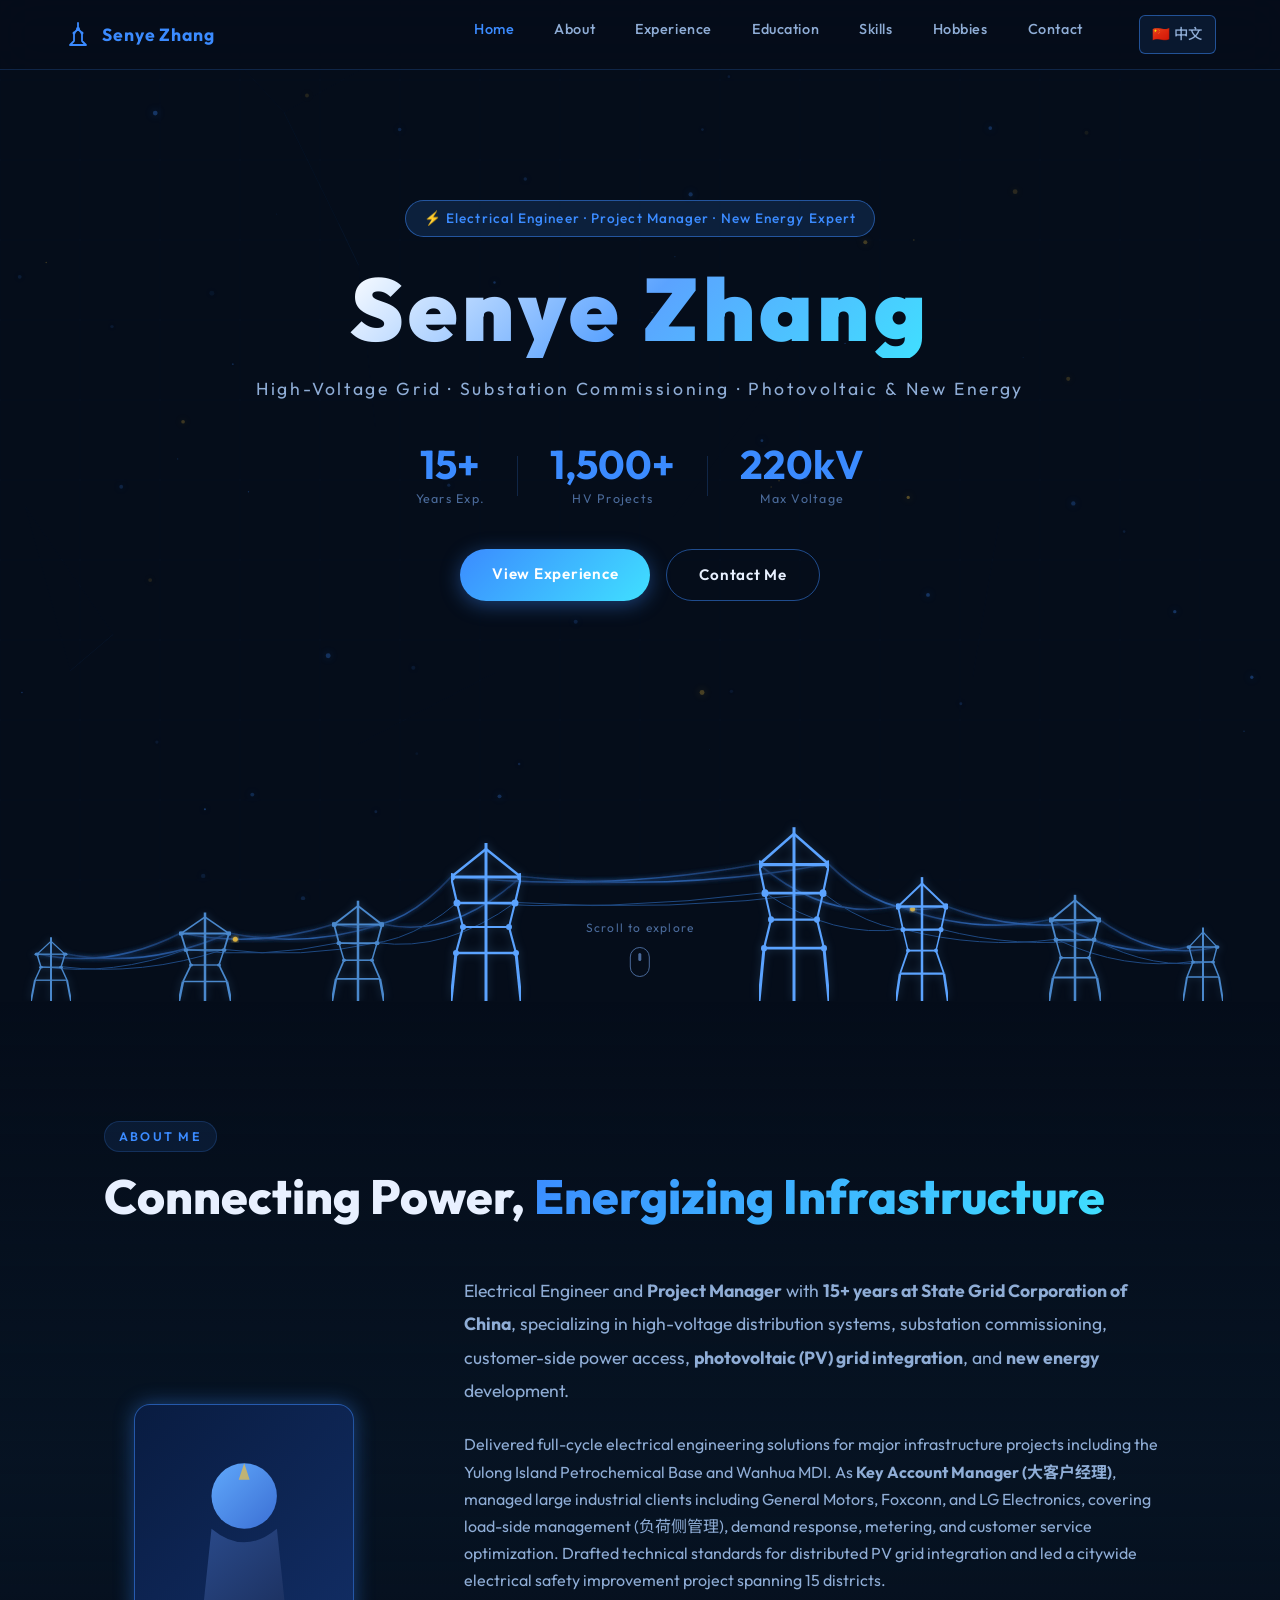
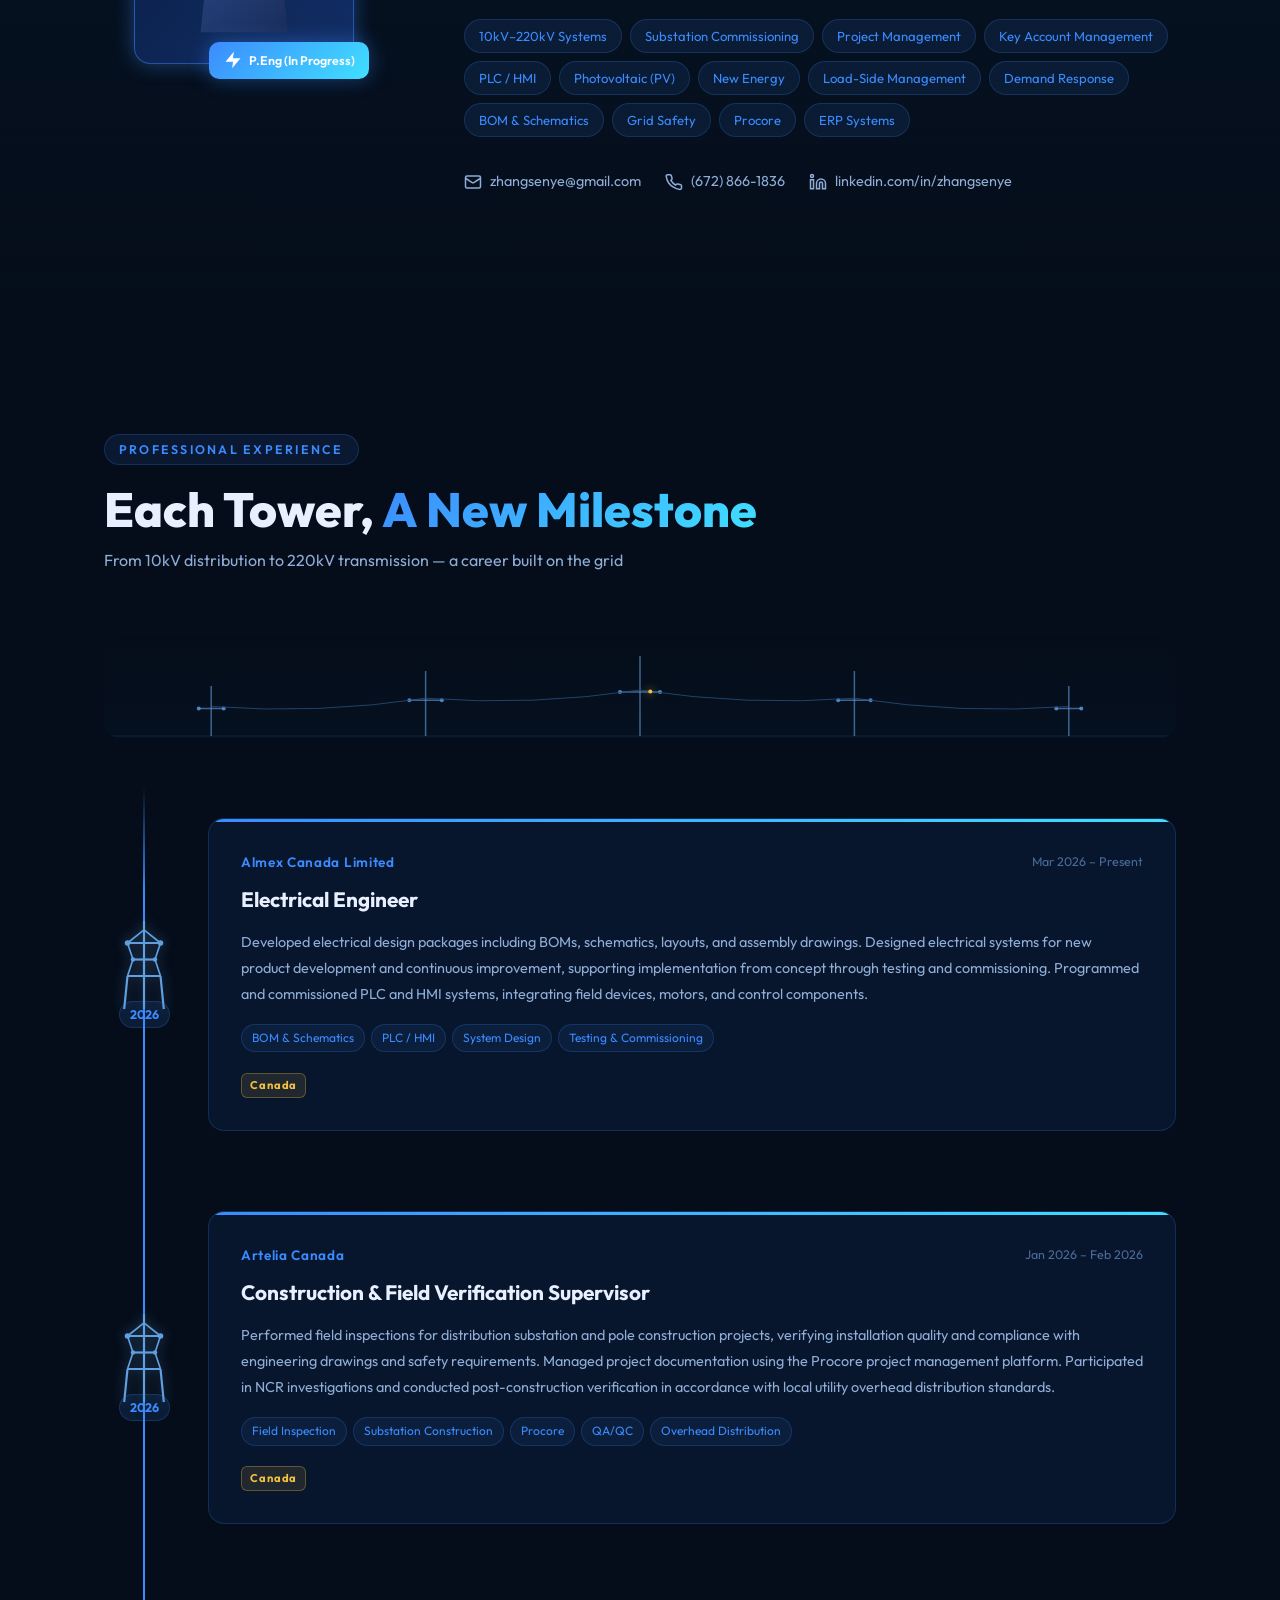
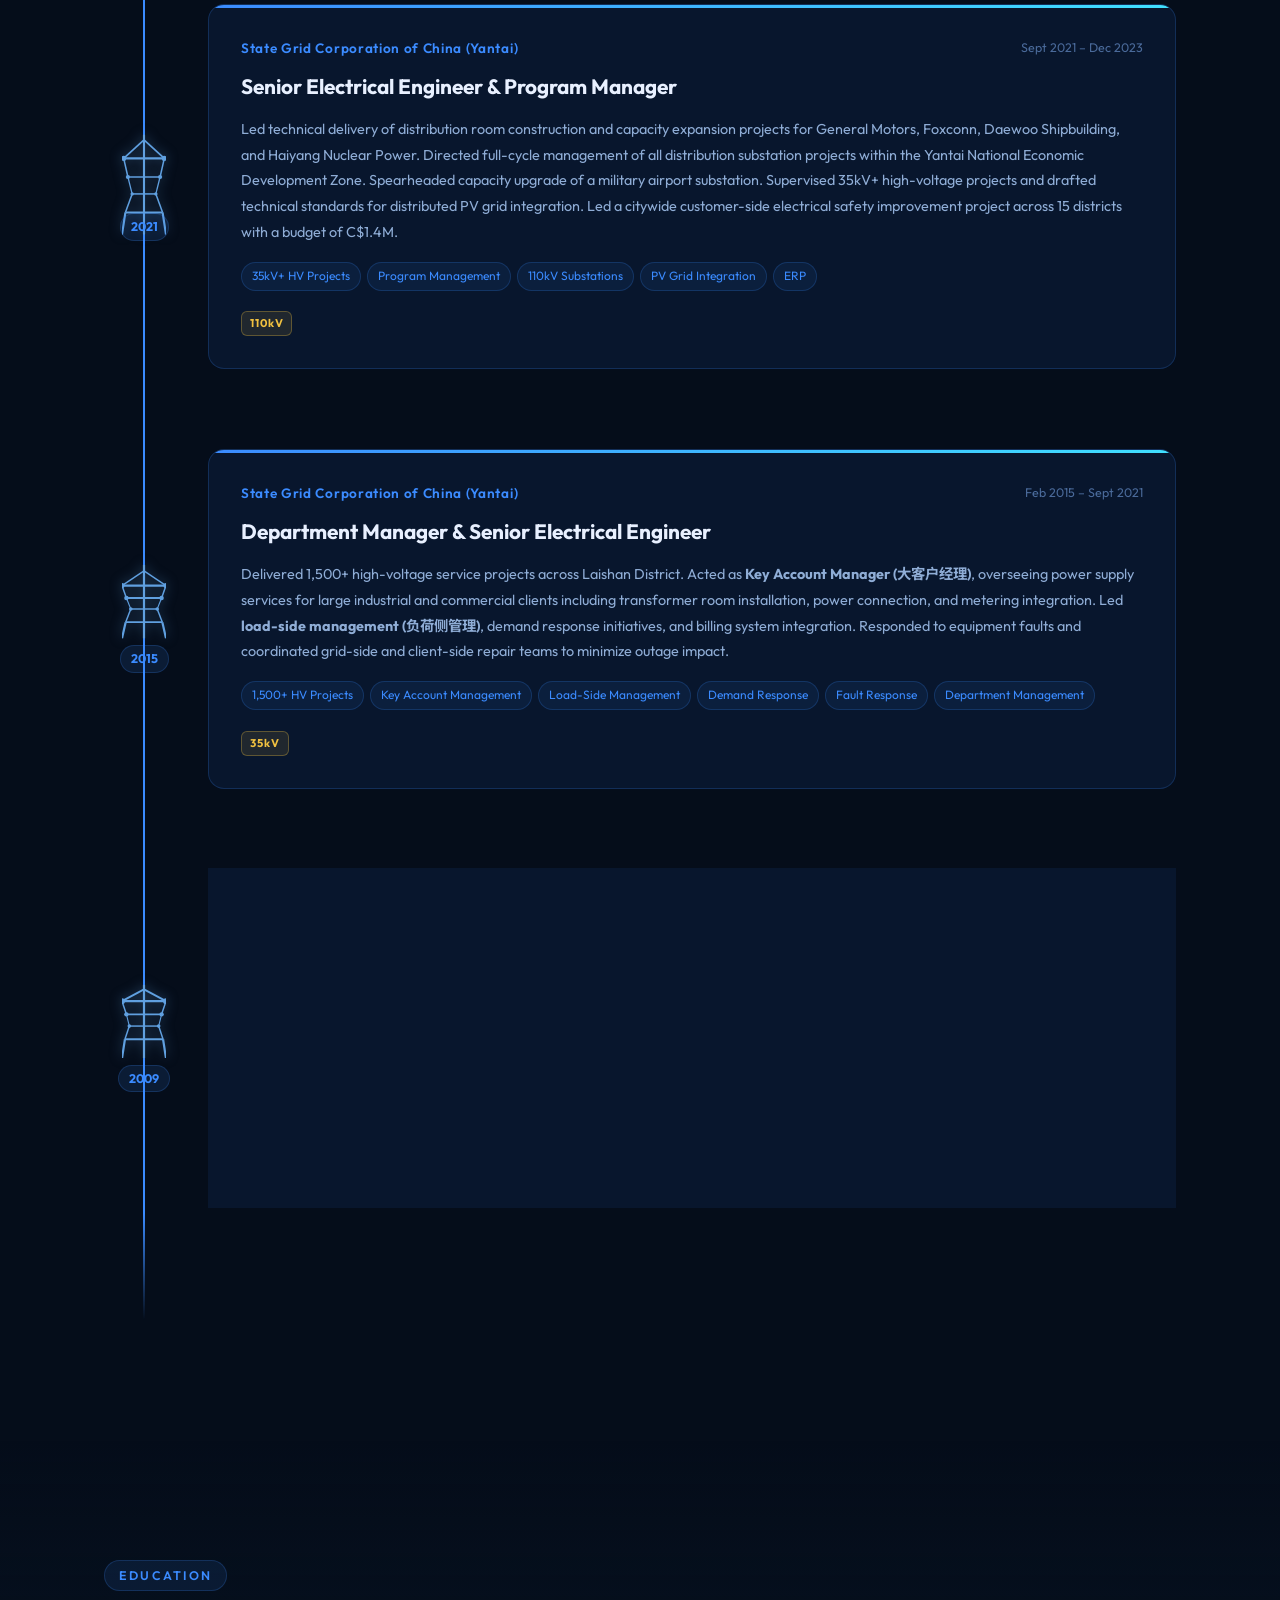
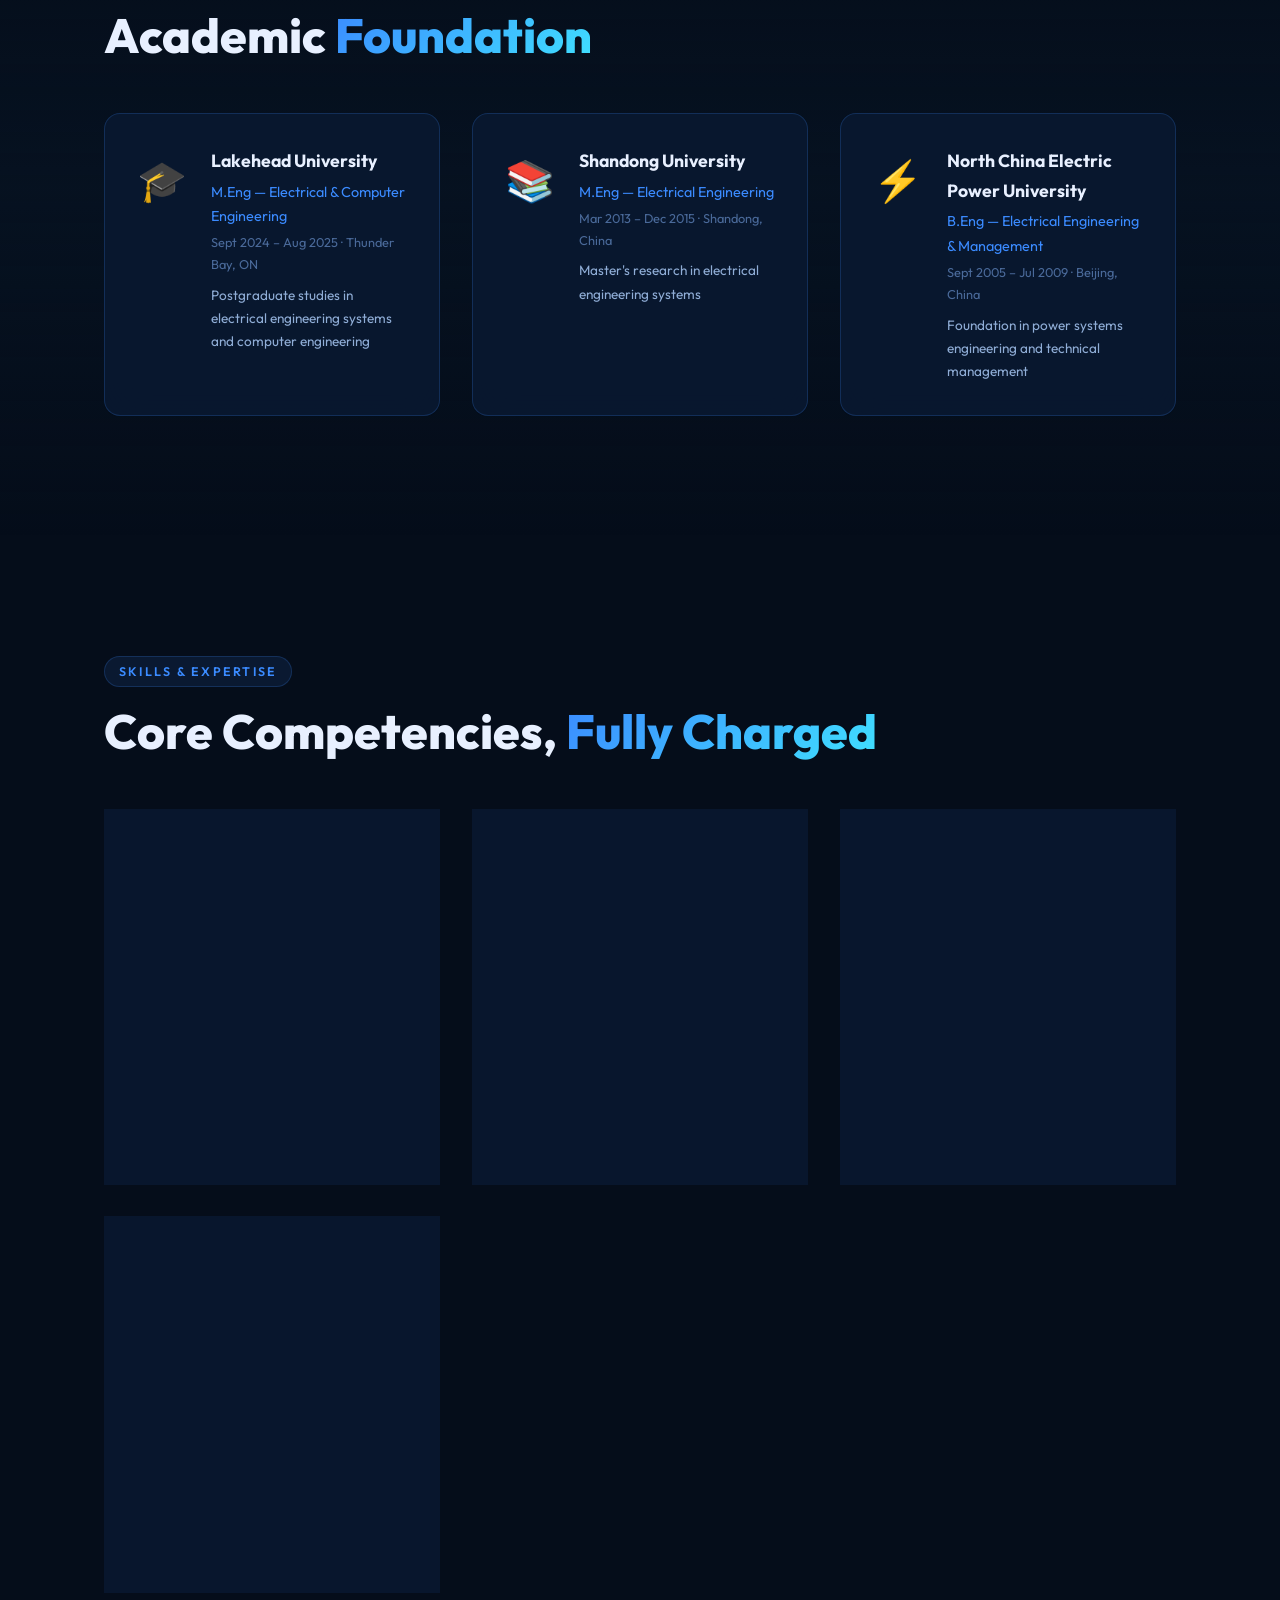
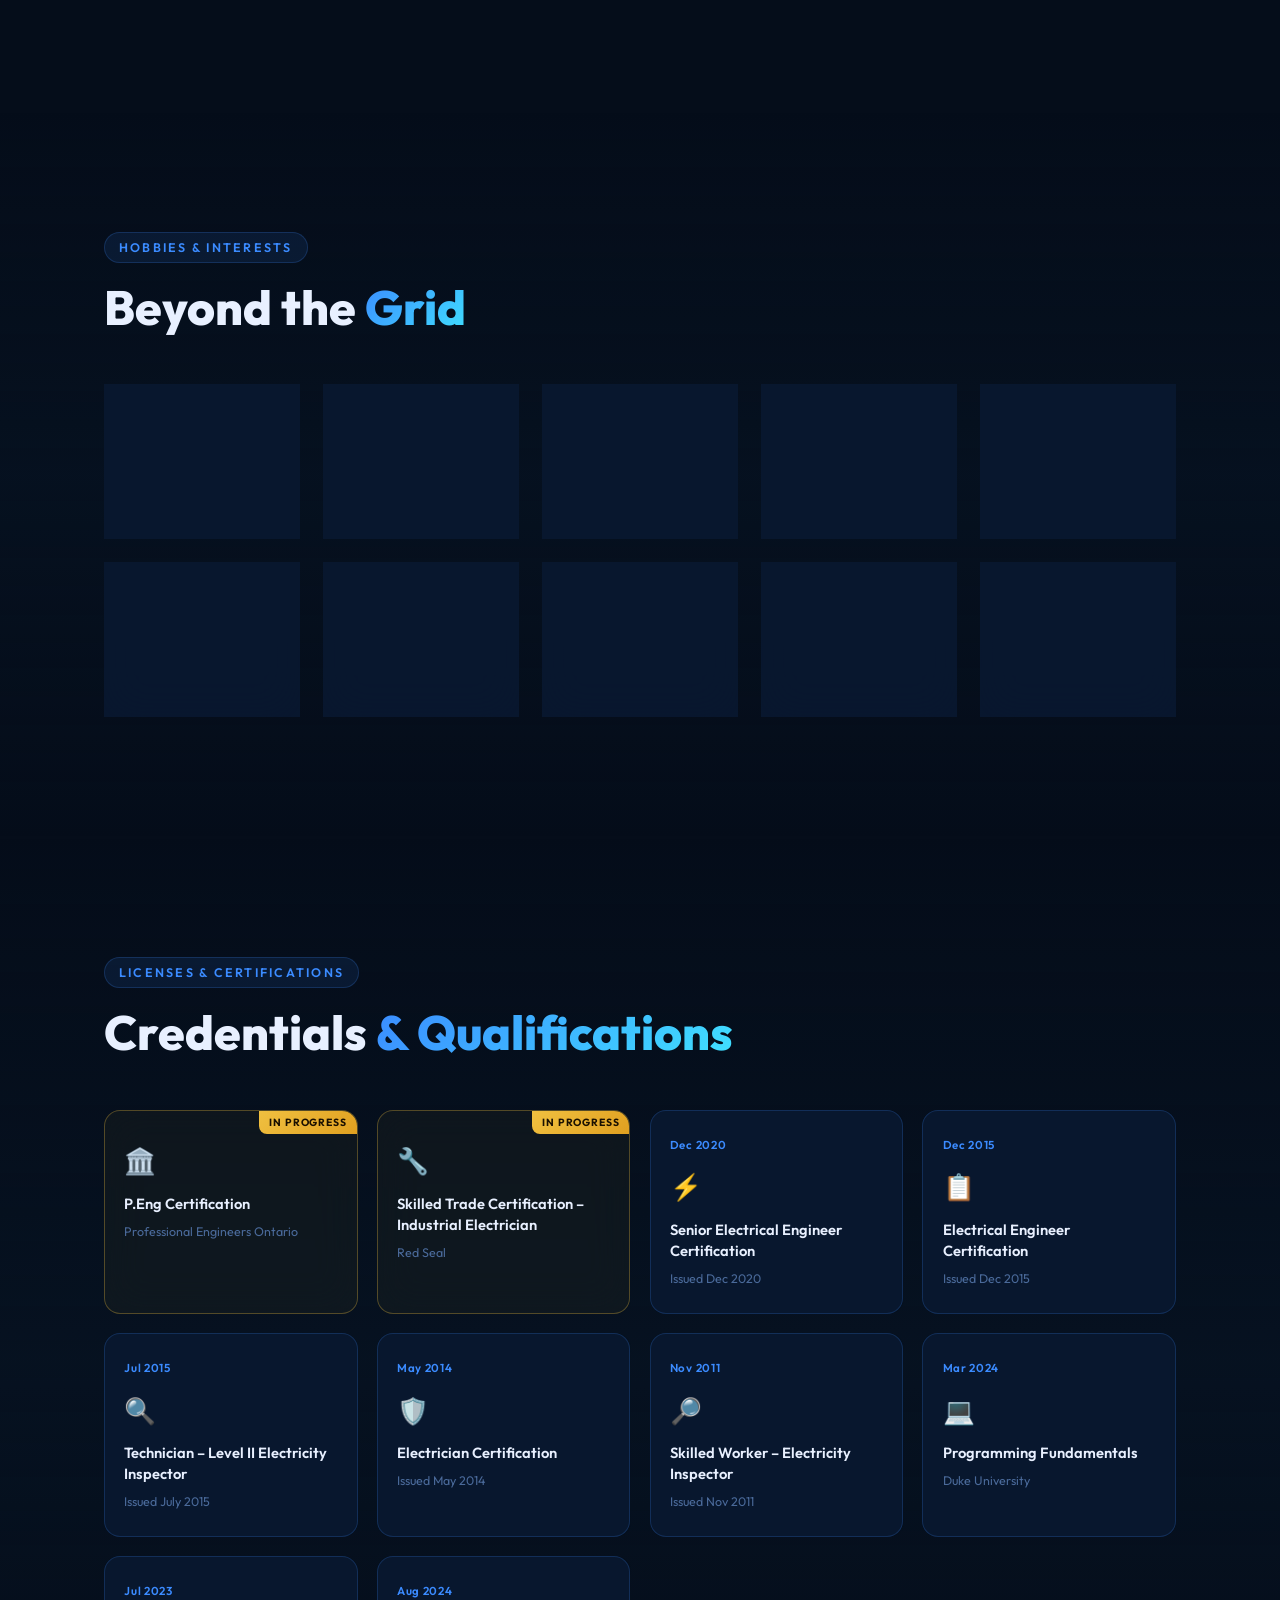
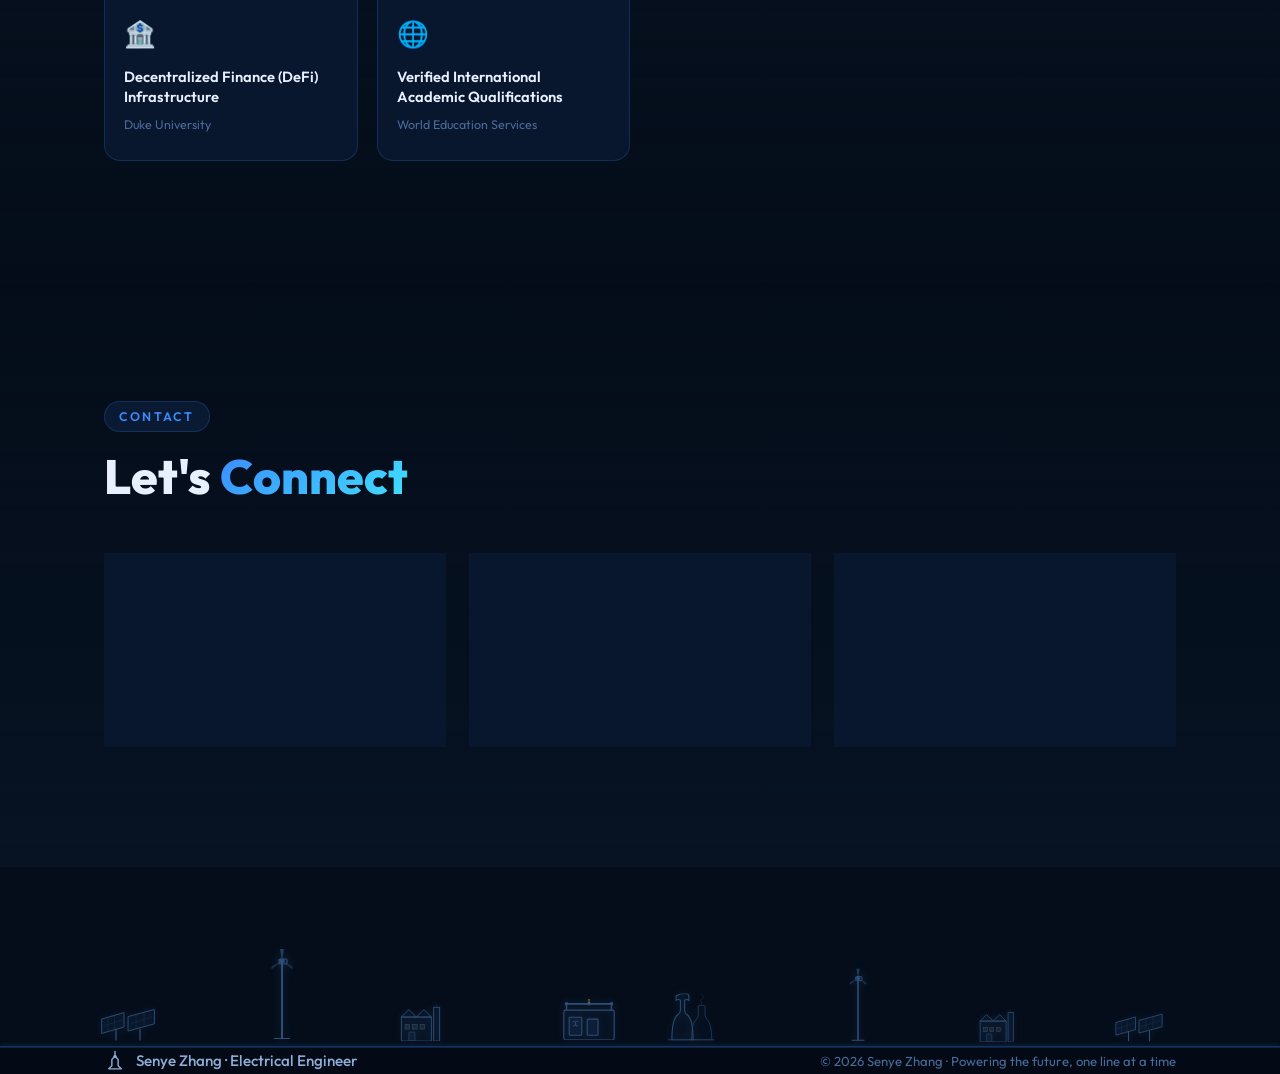
==== commit 749916a7: "Fix timeline overlap and finalize infrastructure skyline placement" ====
--- a/index.html
+++ b/index.html
@@ -32,6 +32,7 @@
     <li><a href="#timeline">Experience</a></li>
     <li><a href="#education">Education</a></li>
     <li><a href="#skills">Skills</a></li>
+    <li><a href="#hobbies">Hobbies</a></li>
     <li><a href="#contact">Contact</a></li>
     <li><a href="index-zh.html" class="lang-btn">🇨🇳 中文</a></li>
   </ul>
@@ -782,6 +783,11 @@
   </div>
 </section>
 
+<!-- Infrastructure Scene at the bottom -->
+<section class="infra-section">
+  <div class="infra-scene" id="infraScene"></div>
+</section>
+
 <!-- Footer -->
 <footer class="footer">
   <div class="container">
--- a/style.css
+++ b/style.css
@@ -606,22 +606,23 @@
 .timeline::before {
   content: '';
   position: absolute;
-  left: 50%;
+  left: 40px;
   top: 0; bottom: 0;
   width: 2px;
-  background: linear-gradient(180deg, transparent 0%, var(--accent) 20%, var(--accent) 80%, transparent 100%);
+  background: linear-gradient(180deg, transparent 0%, var(--accent) 5%, var(--accent) 95%, transparent 100%);
   transform: translateX(-50%);
 }
 
 .timeline-item {
   display: grid;
-  grid-template-columns: 1fr 80px 1fr;
+  grid-template-columns: 80px 1fr !important;
   gap: 1.5rem;
   margin-bottom: 5rem;
   opacity: 0;
   transform: translateY(30px);
   transition: opacity 0.6s ease, transform 0.6s ease;
   align-items: center;
+  direction: ltr !important;
 }
 
 .timeline-item.visible {
@@ -629,23 +630,14 @@
   transform: translateY(0);
 }
 
-.timeline-item.right {
-  direction: rtl;
-}
-
-.timeline-item.right > * {
-  direction: ltr;
+.timeline-item > .timeline-marker {
+  grid-column: 1;
+  grid-row: 1;
 }
 
 .timeline-item > .timeline-card {
-  grid-column: 1;
-}
-
-.timeline-item.right > .timeline-card {
-  grid-column: 3;
-}
-
-.timeline-item.right .timeline-card {
+  grid-column: 2;
+  grid-row: 1;
   text-align: left;
 }
 
@@ -653,13 +645,13 @@
   display: flex;
   flex-direction: column;
   align-items: center;
-  gap: 8px;
+  justify-content: center;
   z-index: 2;
 }
 
 .tower-icon {
-  width: 56px;
-  height: 80px;
+  width: 44px;
+  height: 64px;
   color: var(--tower-color);
   filter: drop-shadow(0 0 6px rgba(96, 160, 224, 0.5));
   transition: filter 0.3s ease, color 0.3s ease;
@@ -672,14 +664,16 @@
 }
 
 .timeline-year {
-  font-size: 0.85rem;
+  margin-top: 16px;
+  font-size: 0.78rem;
   font-weight: 700;
   color: var(--accent);
-  background: rgba(59, 139, 255, 0.1);
+  background: rgba(59, 139, 255, 0.12);
   border: 1px solid var(--border);
   border-radius: 100px;
-  padding: 3px 10px;
+  padding: 2px 10px;
   white-space: nowrap;
+  z-index: 3;
 }
 
 .timeline-card {
@@ -1156,9 +1150,34 @@
   color: var(--text-muted);
 }
 
+/* ===== INFRASTRUCTURE SCENE ===== */
+.infra-section {
+  position: relative;
+  height: 120px;
+  overflow: hidden;
+  background: transparent;
+  margin-top: -60px; /* pull it up slightly into previous section visually if needed */
+  z-index: 5;
+}
+
+.infra-scene {
+  position: absolute;
+  bottom: 0; left: 0; right: 0;
+  height: 100%;
+}
+
+.infra-el {
+  position: absolute;
+  bottom: 0;
+  transform-origin: bottom center;
+  opacity: 0.6;
+  pointer-events: none;
+  filter: drop-shadow(0 0 5px rgba(96, 160, 224, 0.4));
+}
+
 /* ===== FOOTER ===== */
 .footer {
-  padding: 3rem 0;
+  background: rgba(4, 10, 20, 0.9);
   border-top: 1px solid var(--border);
 }
 
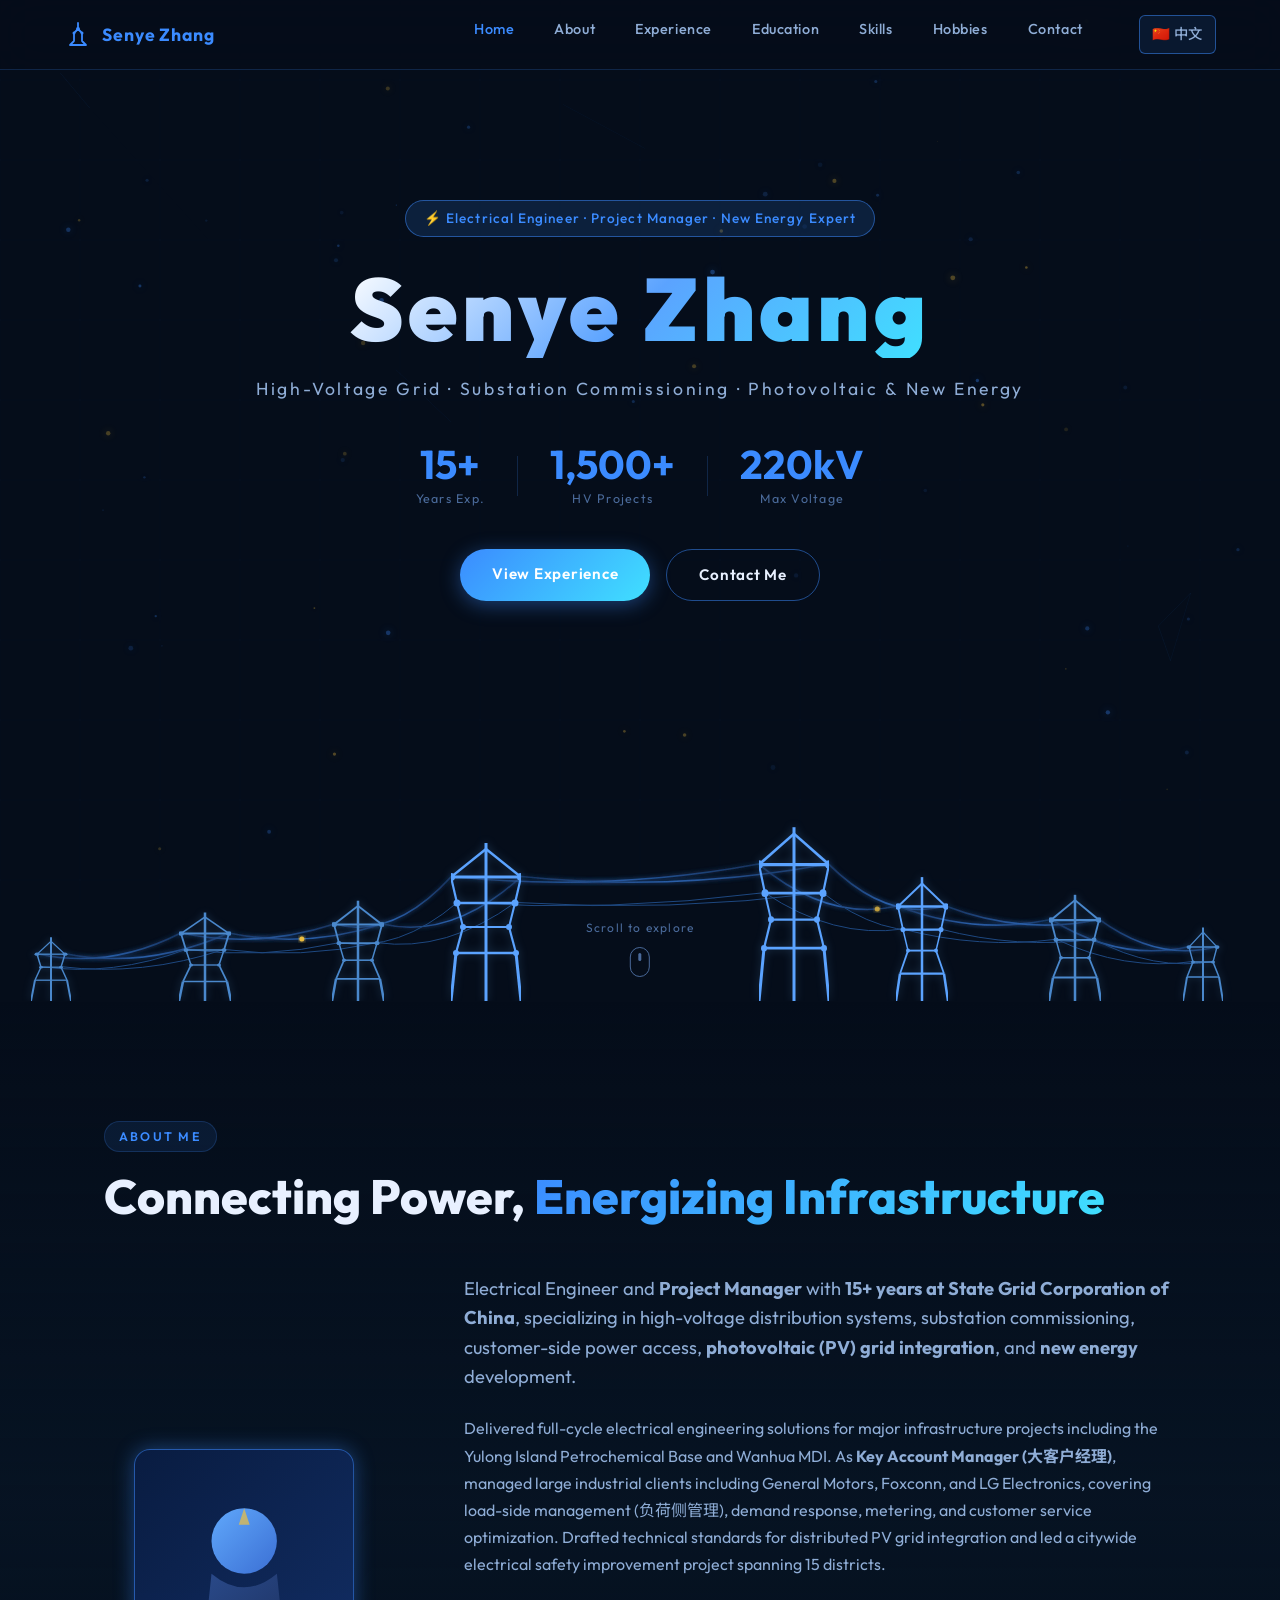
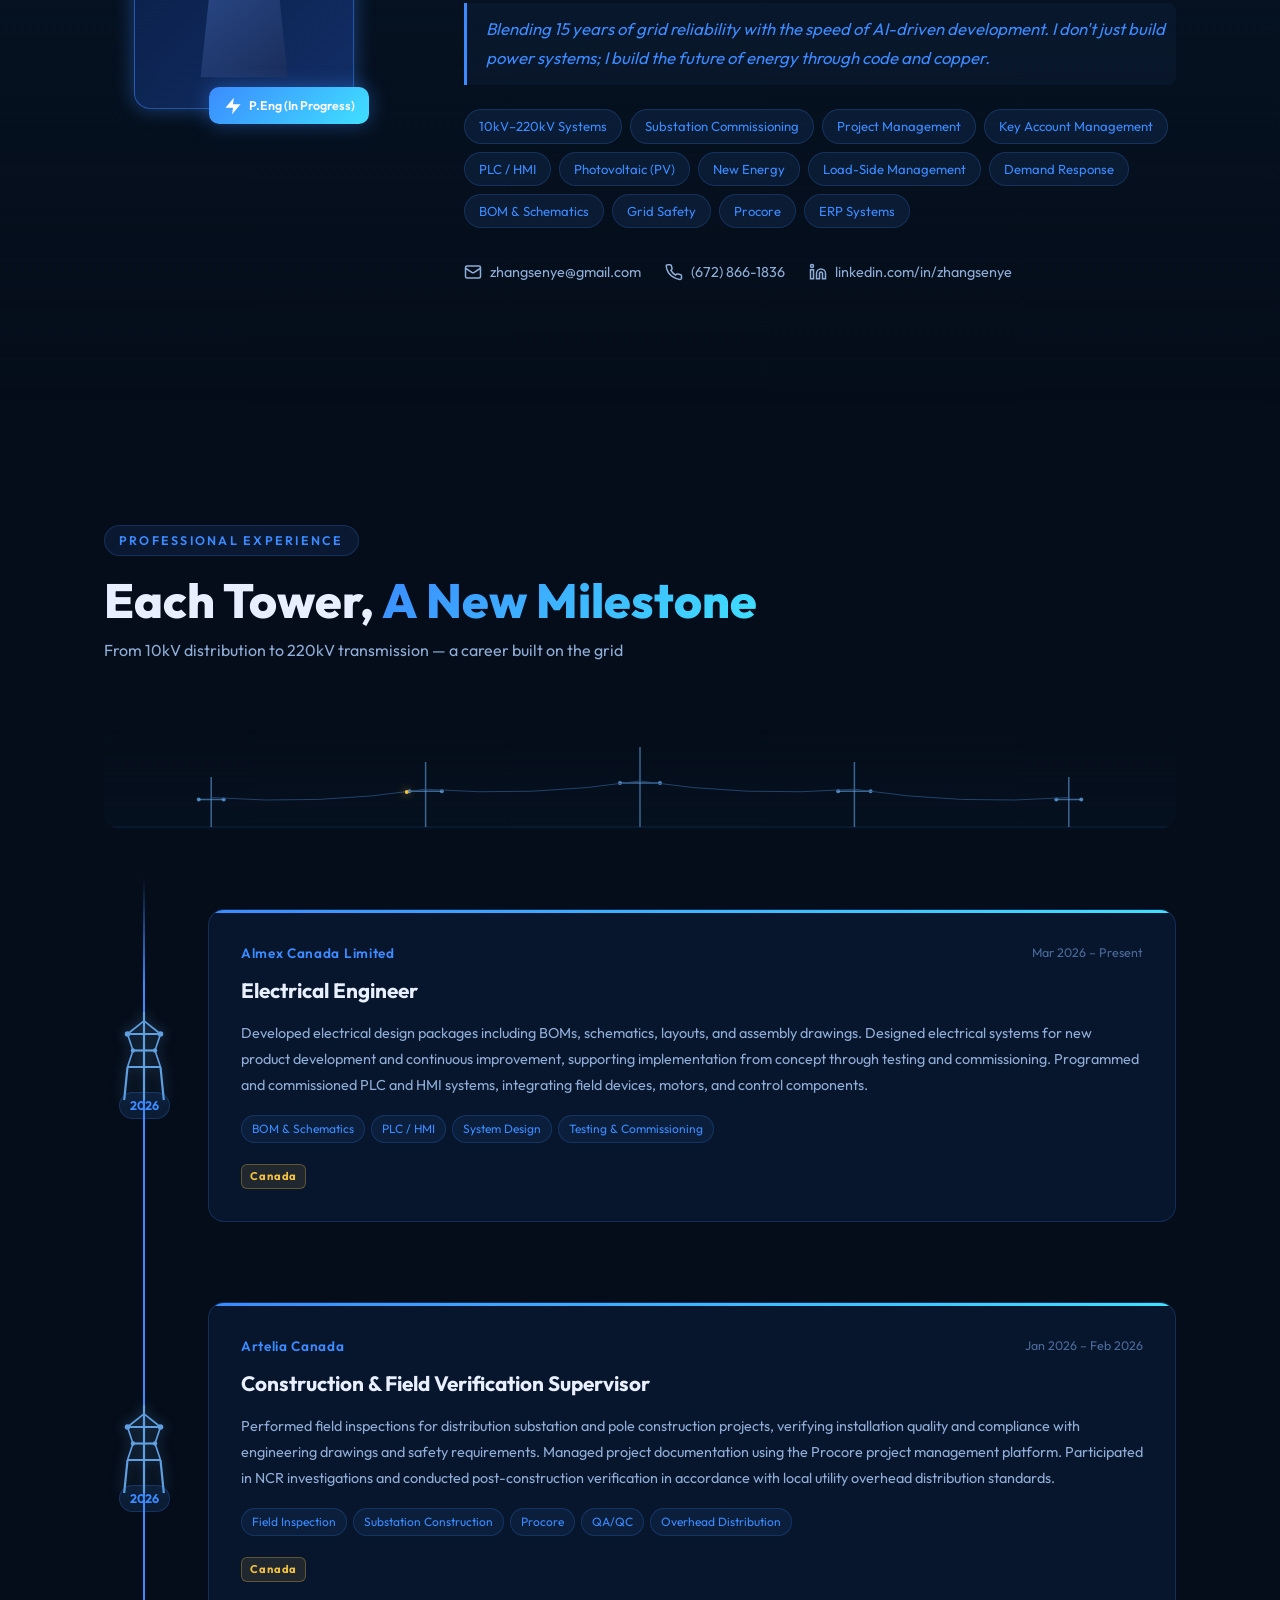
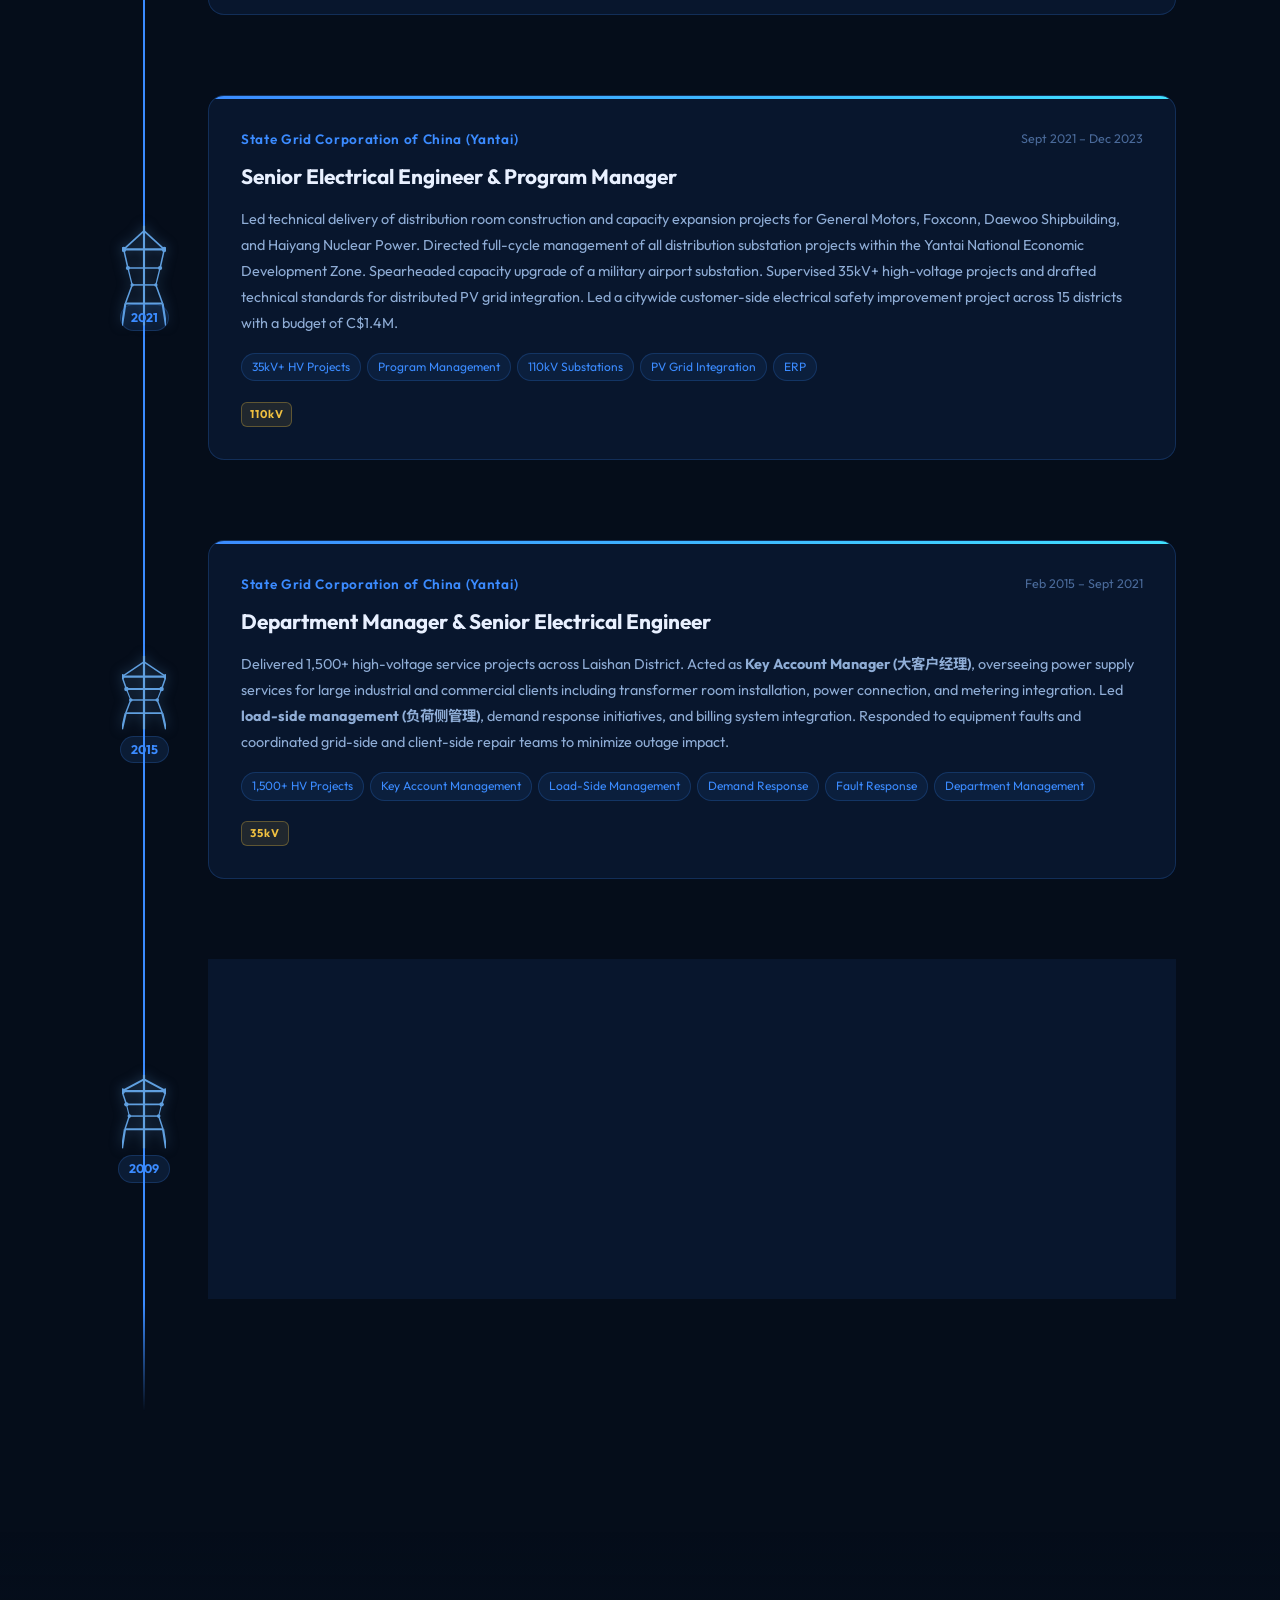
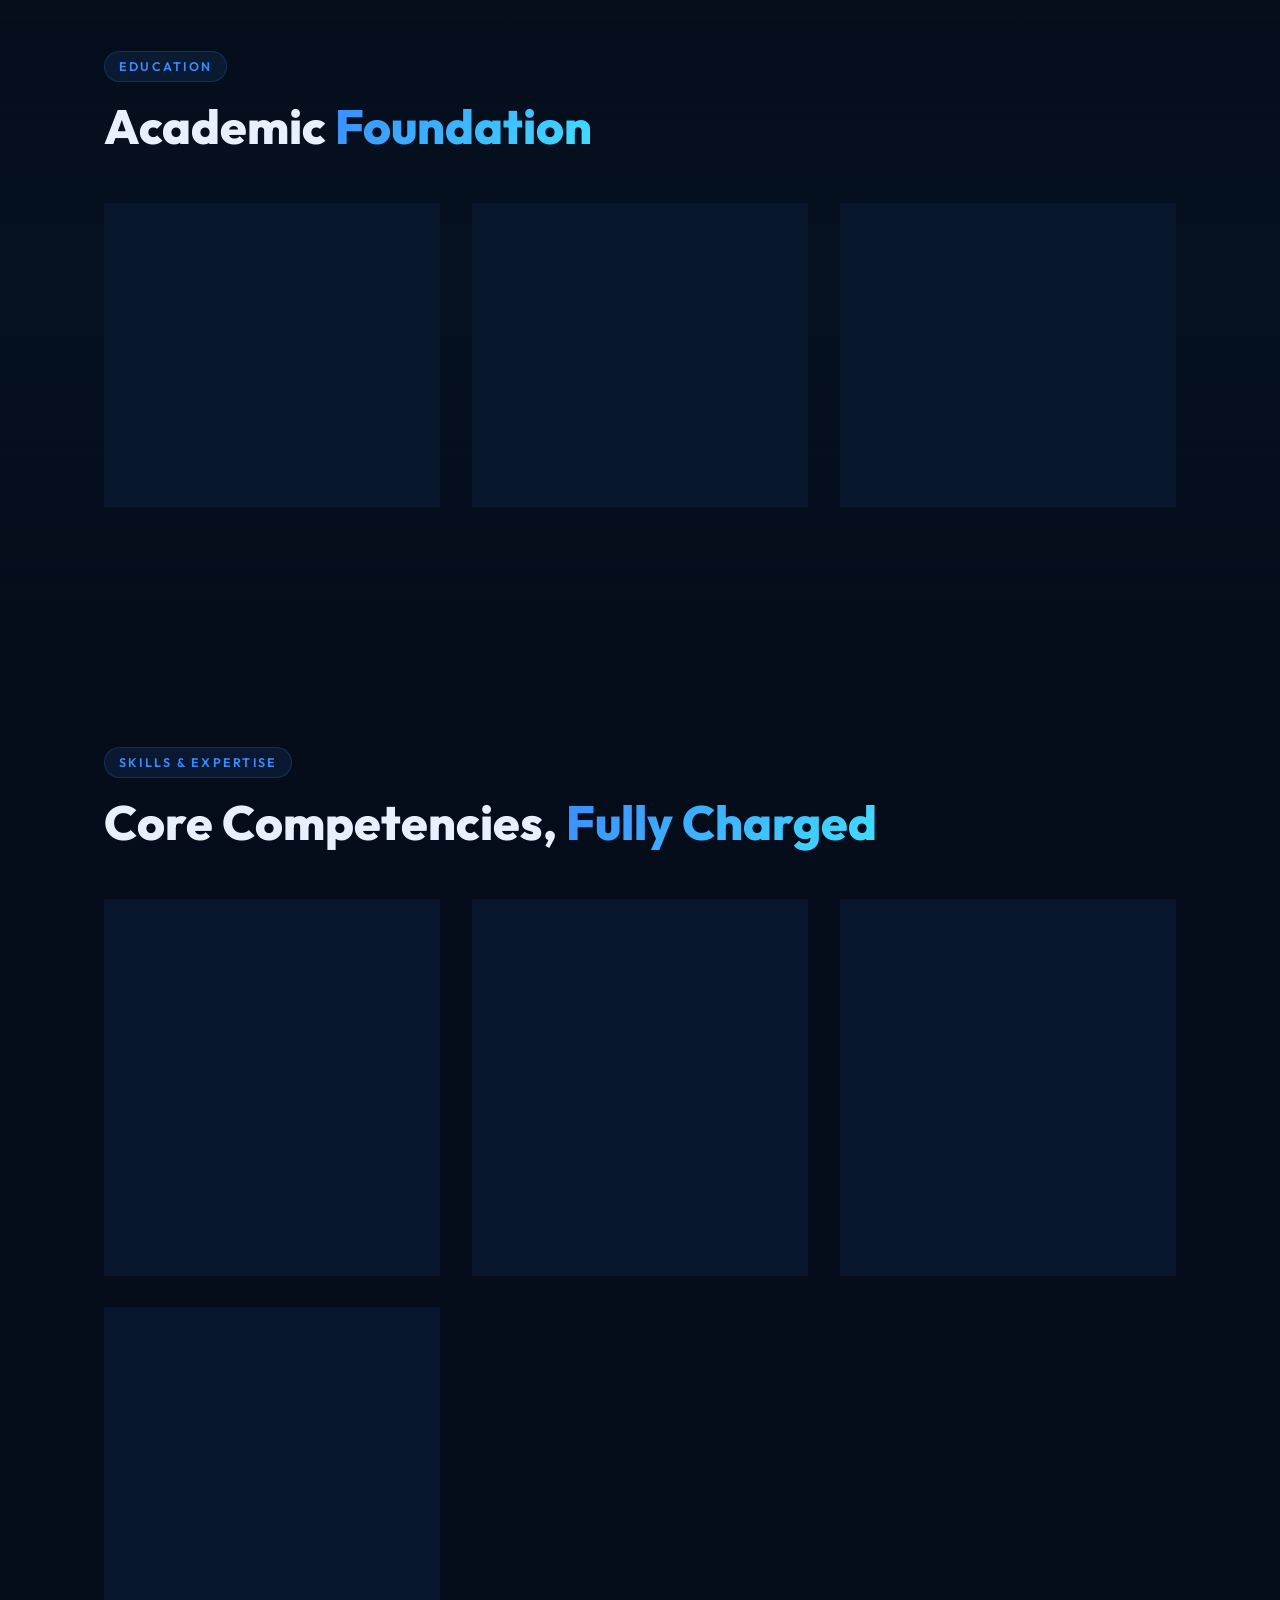
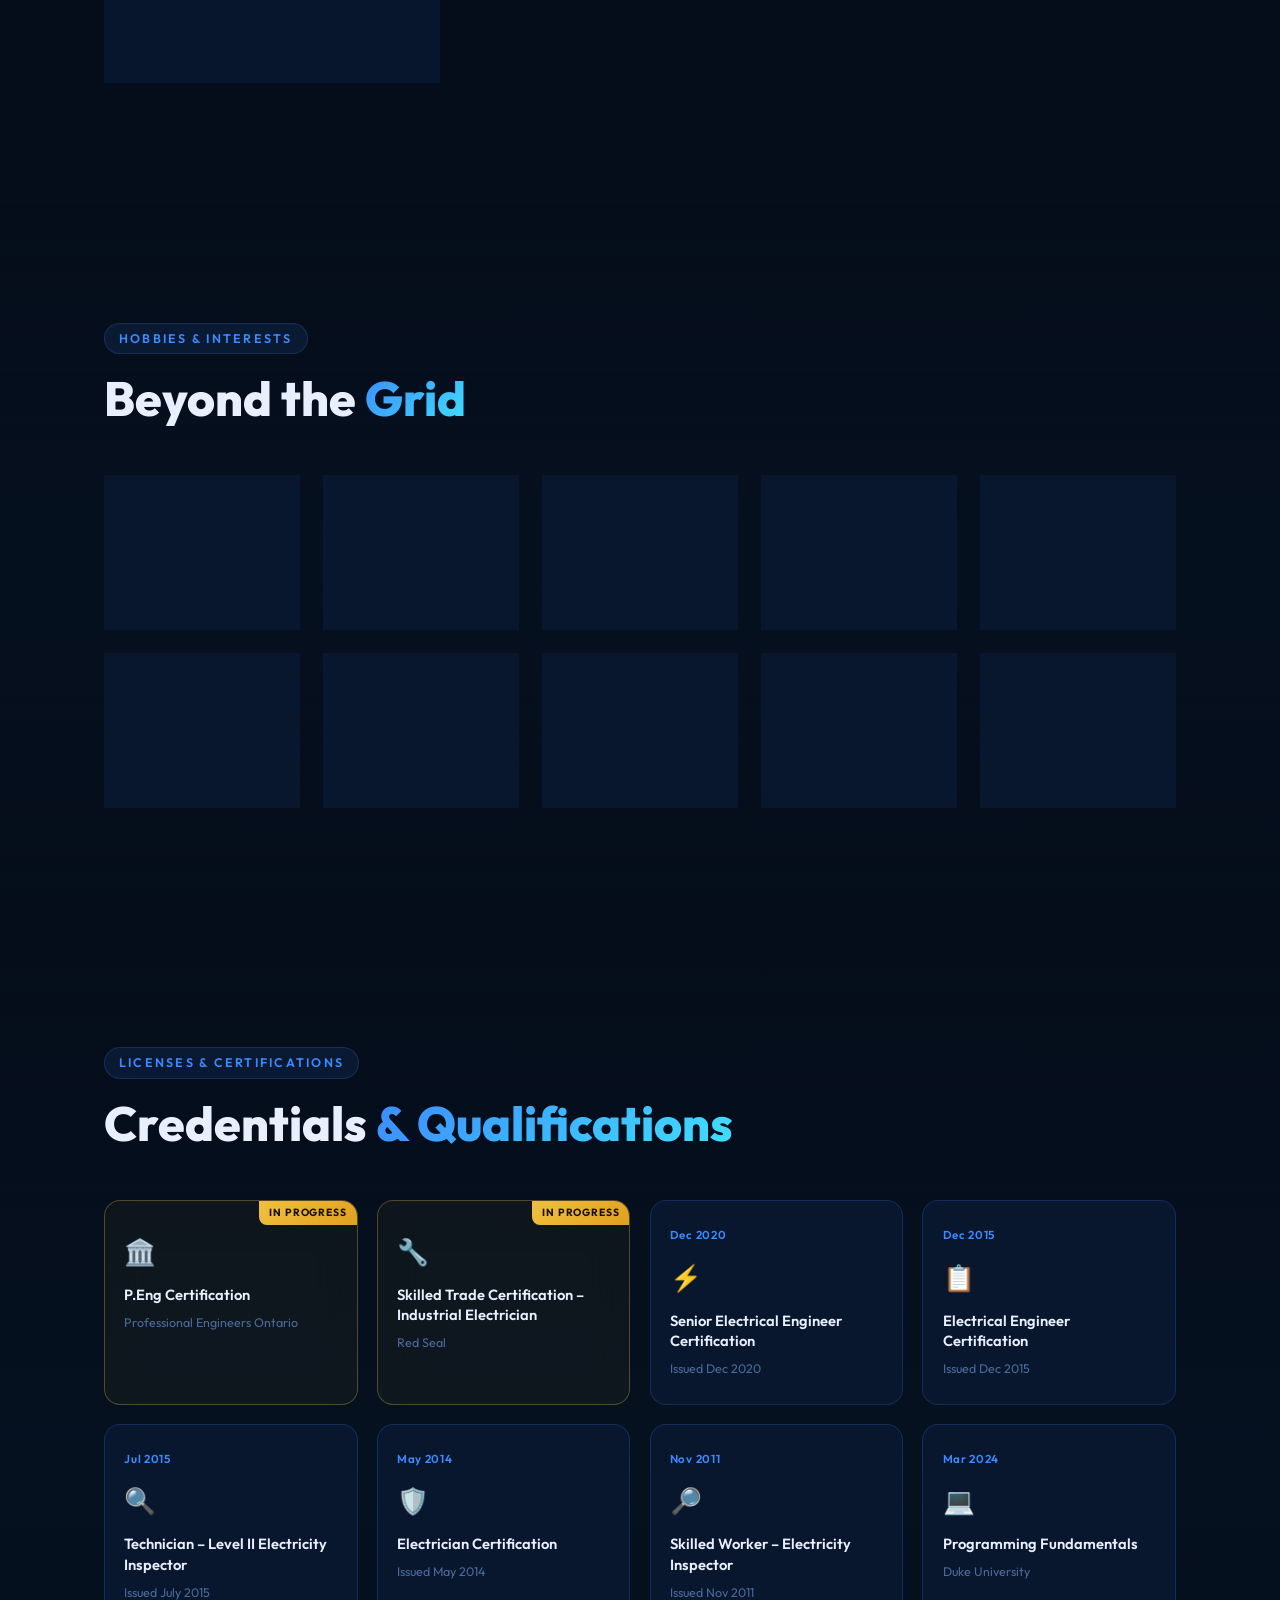
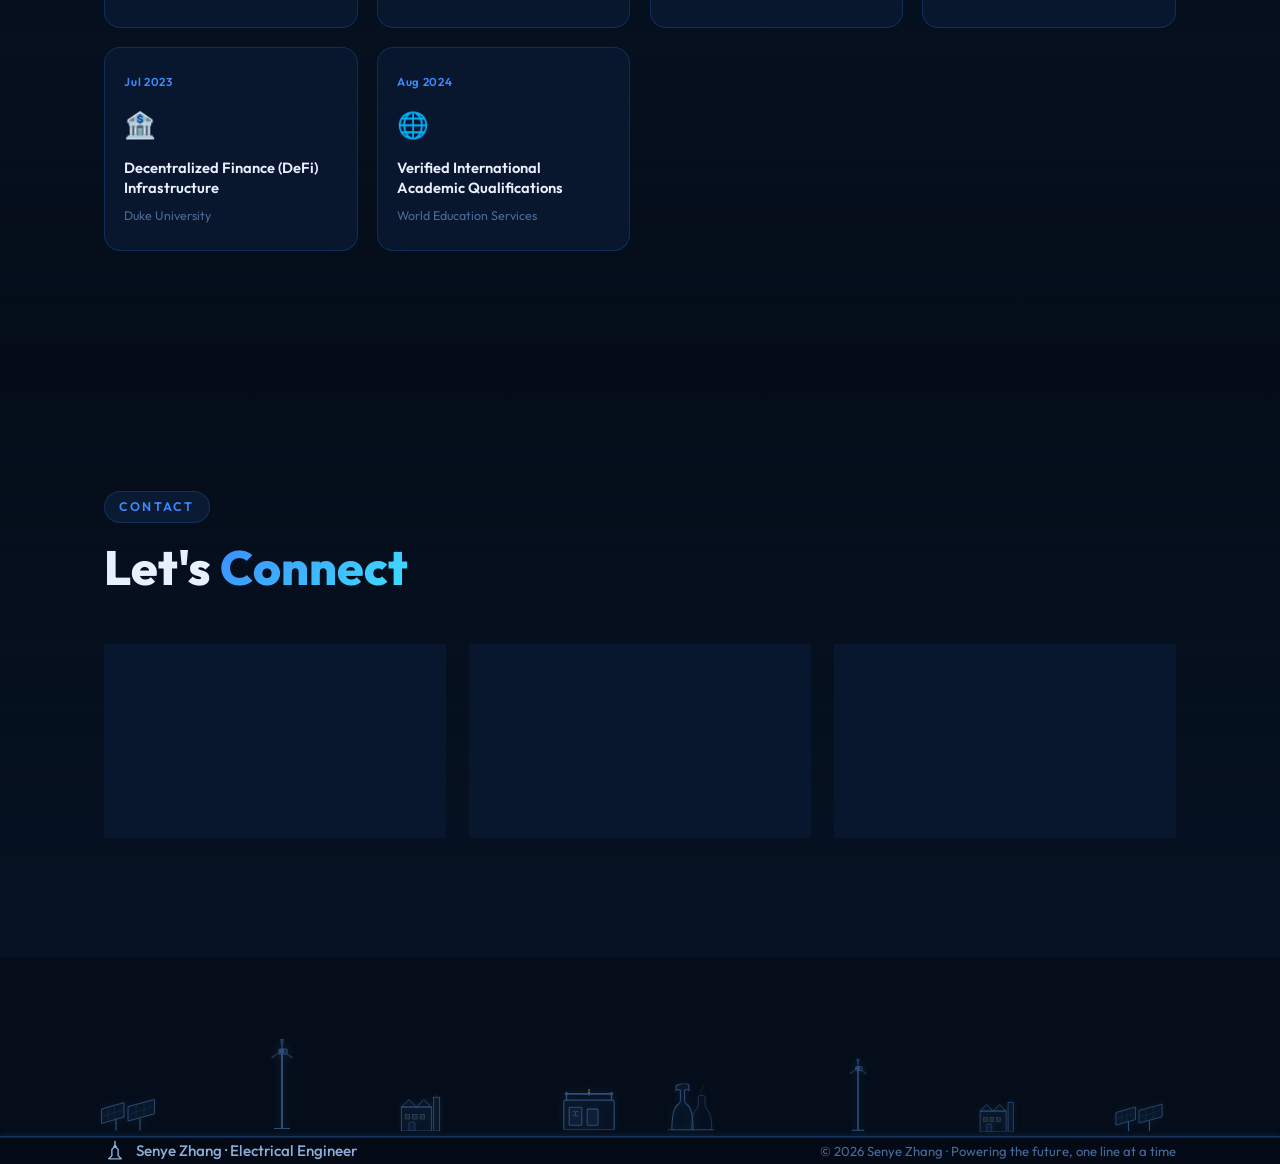
==== commit 5d6fe366: "Add core vision quote to About Me section in both languages" ====
--- a/index.html
+++ b/index.html
@@ -122,6 +122,9 @@
         <p>
           Delivered full-cycle electrical engineering solutions for major infrastructure projects including the Yulong Island Petrochemical Base and Wanhua MDI. As <strong>Key Account Manager (大客户经理)</strong>, managed large industrial clients including General Motors, Foxconn, and LG Electronics, covering load-side management (负荷侧管理), demand response, metering, and customer service optimization. Drafted technical standards for distributed PV grid integration and led a citywide electrical safety improvement project spanning 15 districts.
         </p>
+        <blockquote class="about-quote">
+          Blending 15 years of grid reliability with the speed of AI-driven development. I don't just build power systems; I build the future of energy through code and copper.
+        </blockquote>
         <div class="about-tags">
           <span class="tag">10kV–220kV Systems</span>
           <span class="tag">Substation Commissioning</span>
--- a/style.css
+++ b/style.css
@@ -526,10 +526,23 @@
 }
 
 .about-intro {
-  font-size: 1.1rem;
-  line-height: 1.9;
-  margin-bottom: 1.2rem;
-  color: var(--text-primary);
+  font-size: 1.15rem;
+  line-height: 1.6;
+  color: var(--text);
+  margin-bottom: 1.5rem;
+}
+
+.about-quote {
+  border-left: 3px solid var(--accent);
+  padding-left: 1.2rem;
+  font-size: 1.05rem;
+  font-style: italic;
+  color: var(--accent);
+  background: rgba(59, 139, 255, 0.05);
+  padding-top: 0.8rem;
+  padding-bottom: 0.8rem;
+  border-radius: 0 8px 8px 0;
+  margin: 1.5rem 0;
 }
 
 .about-text p {
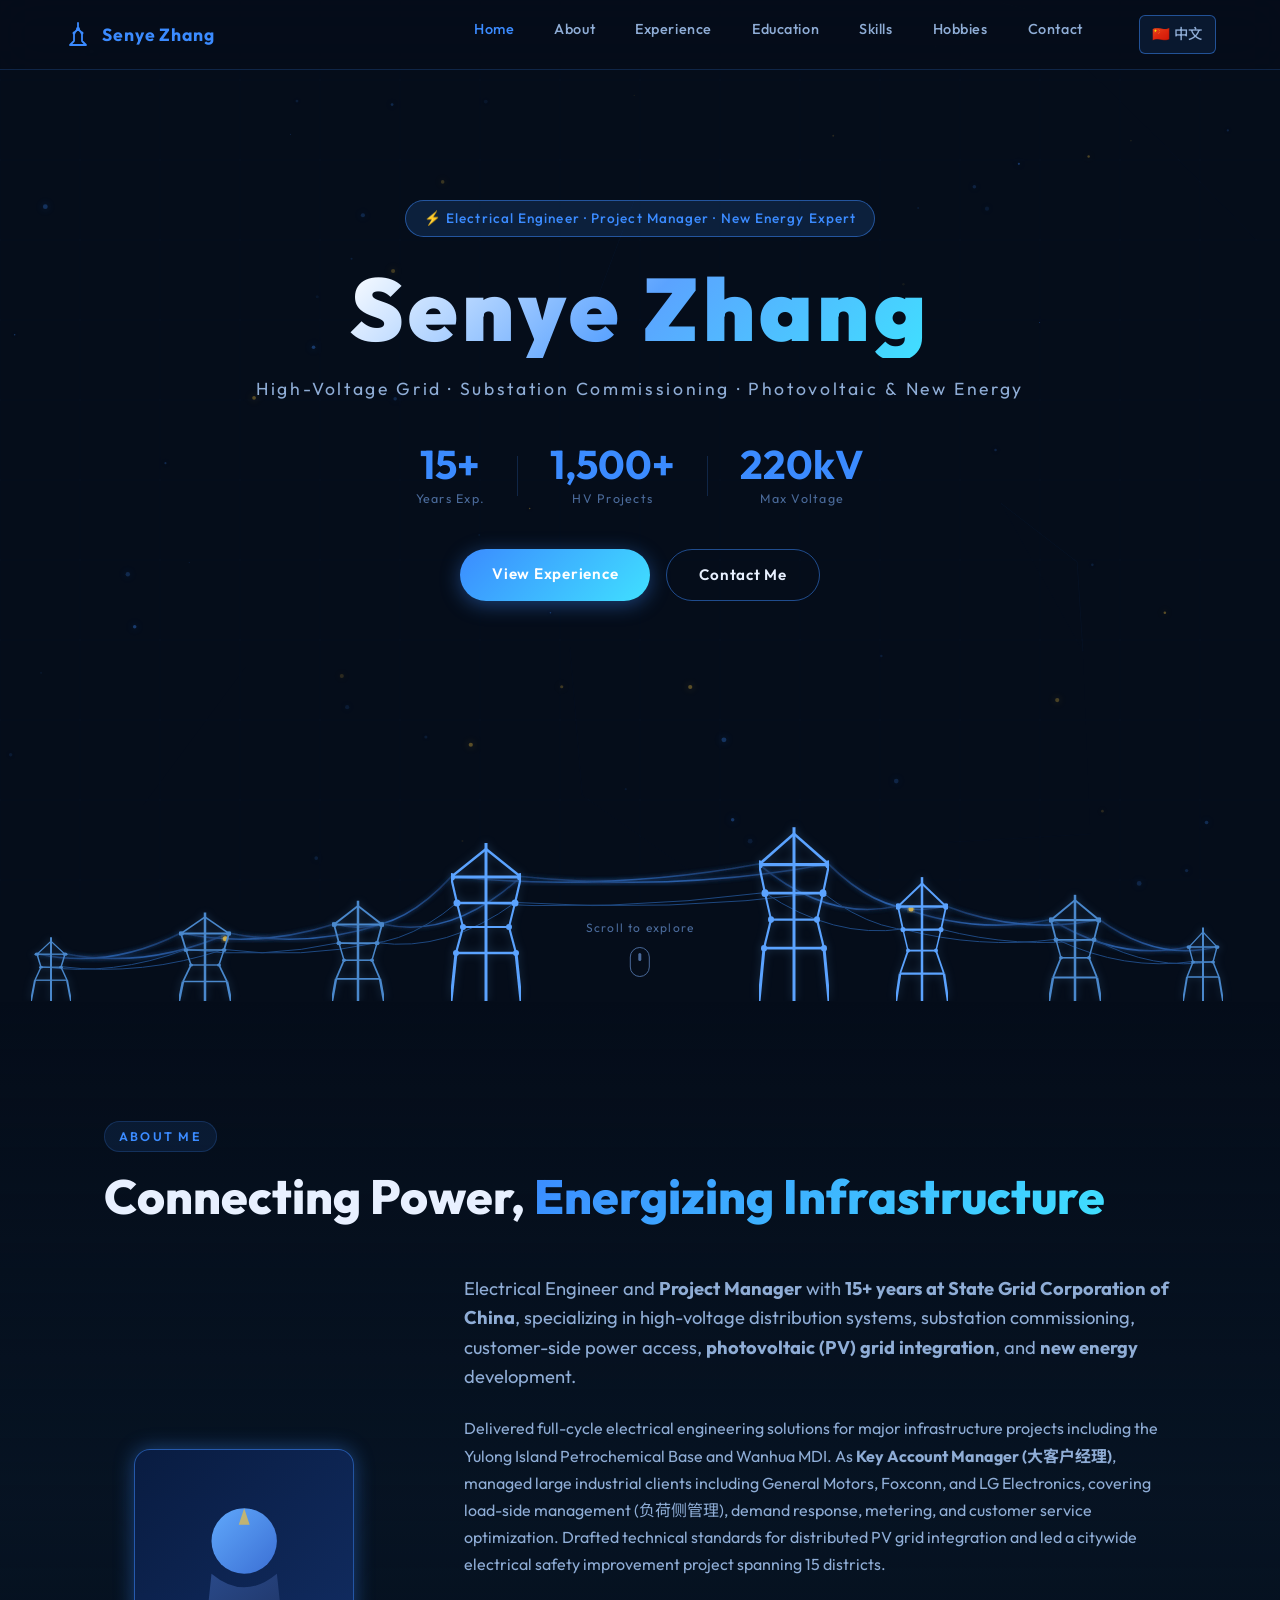
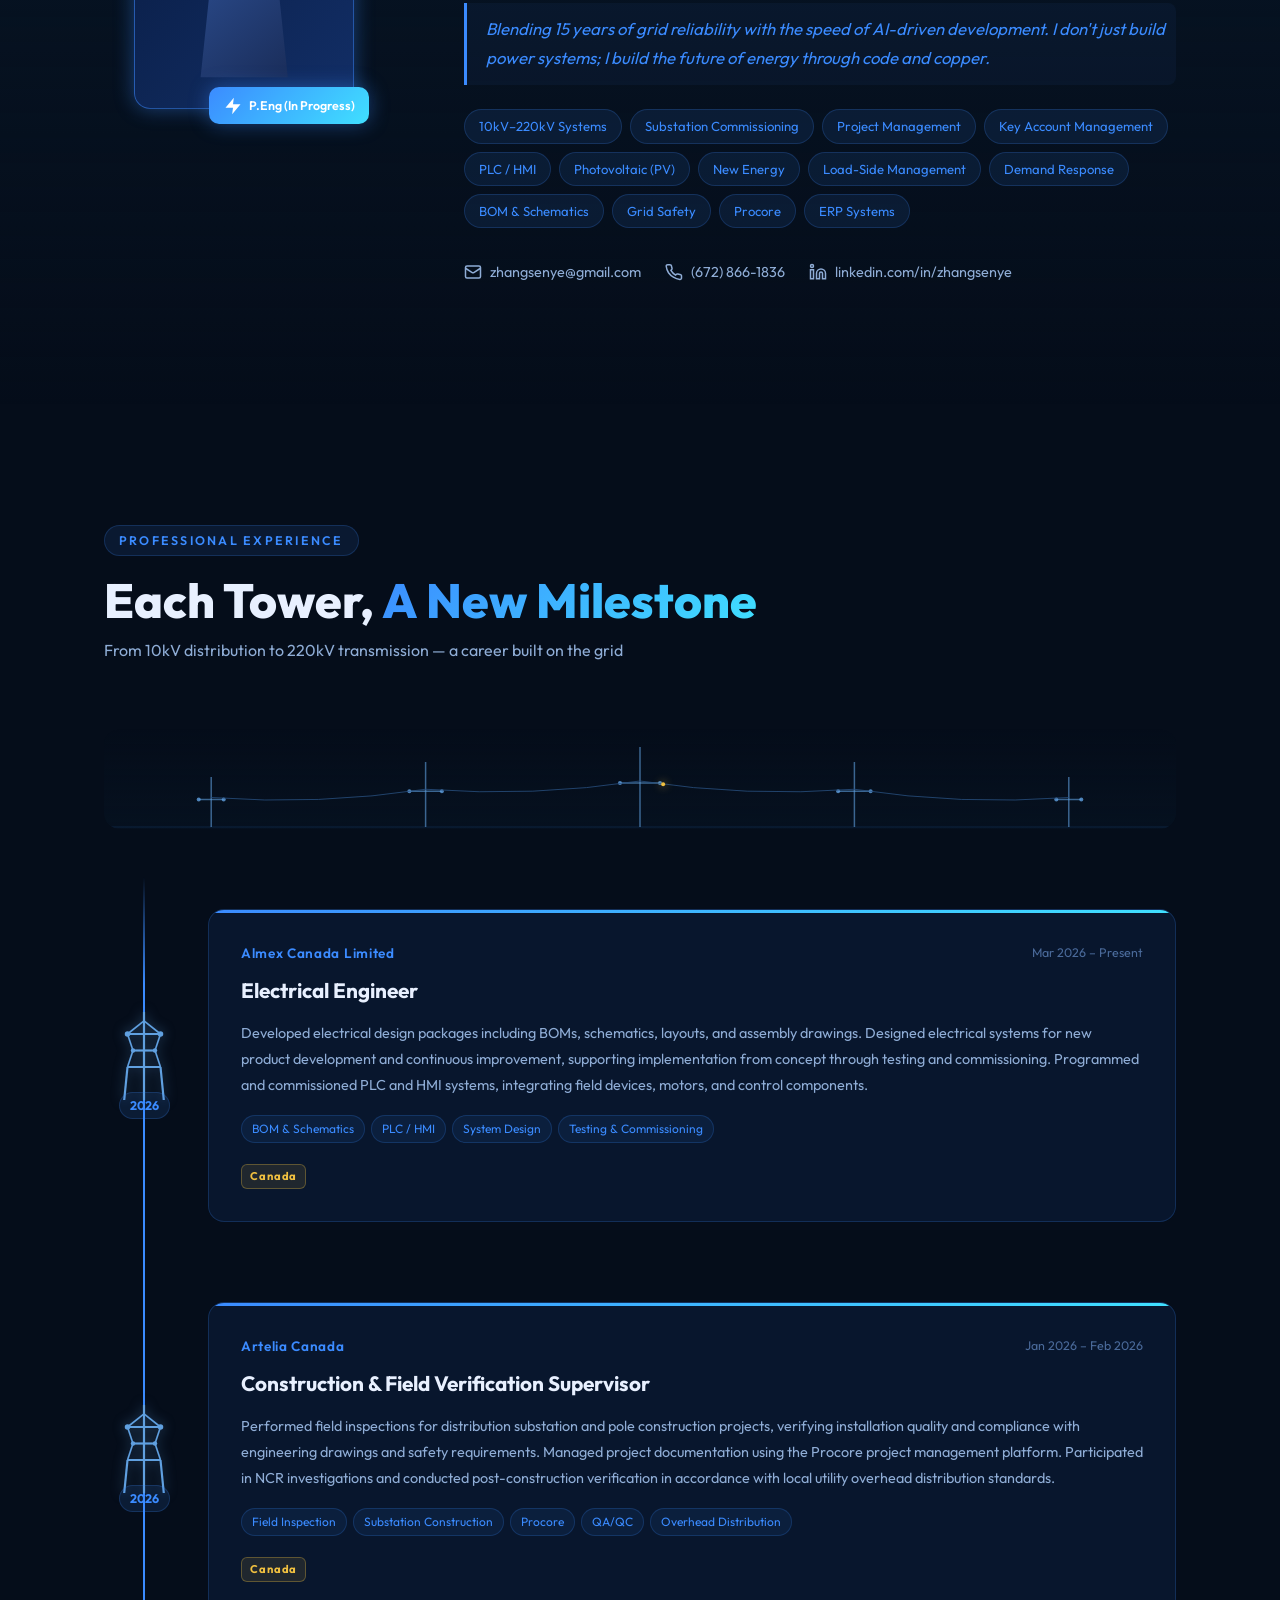
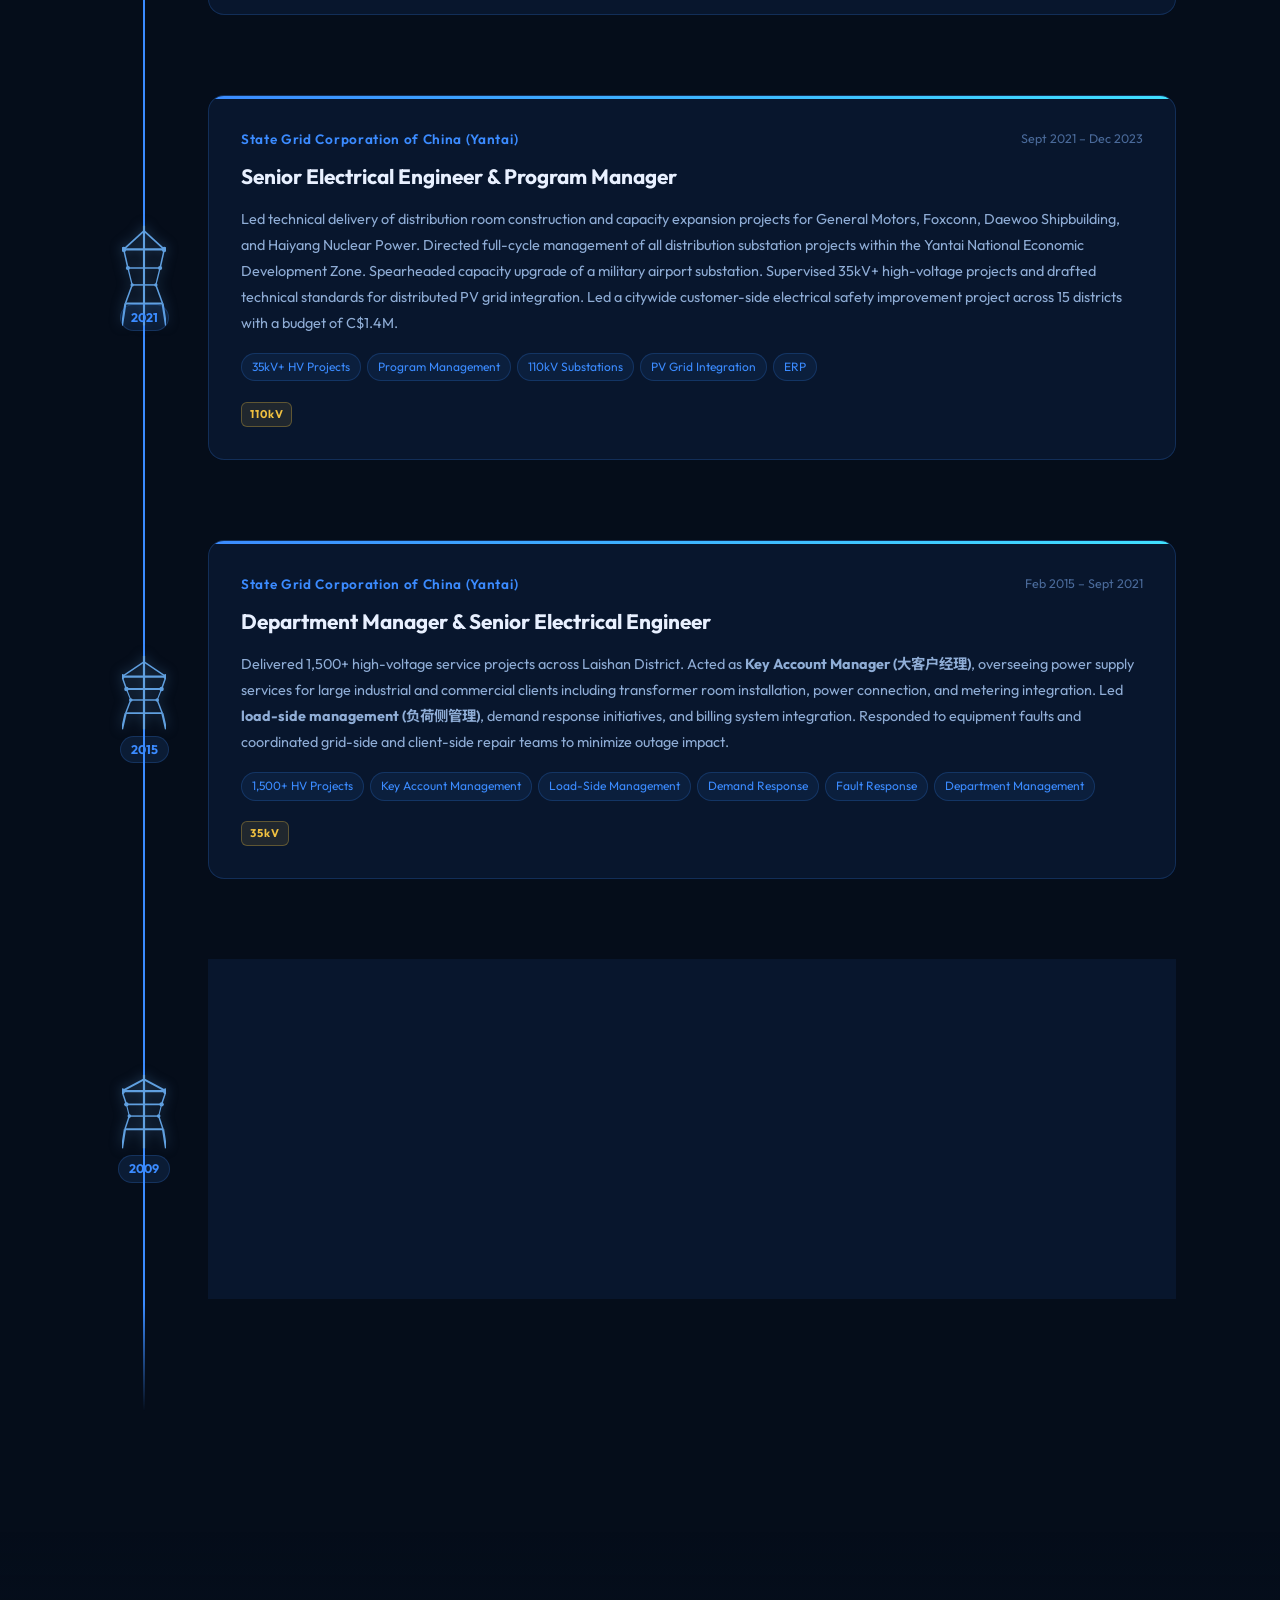
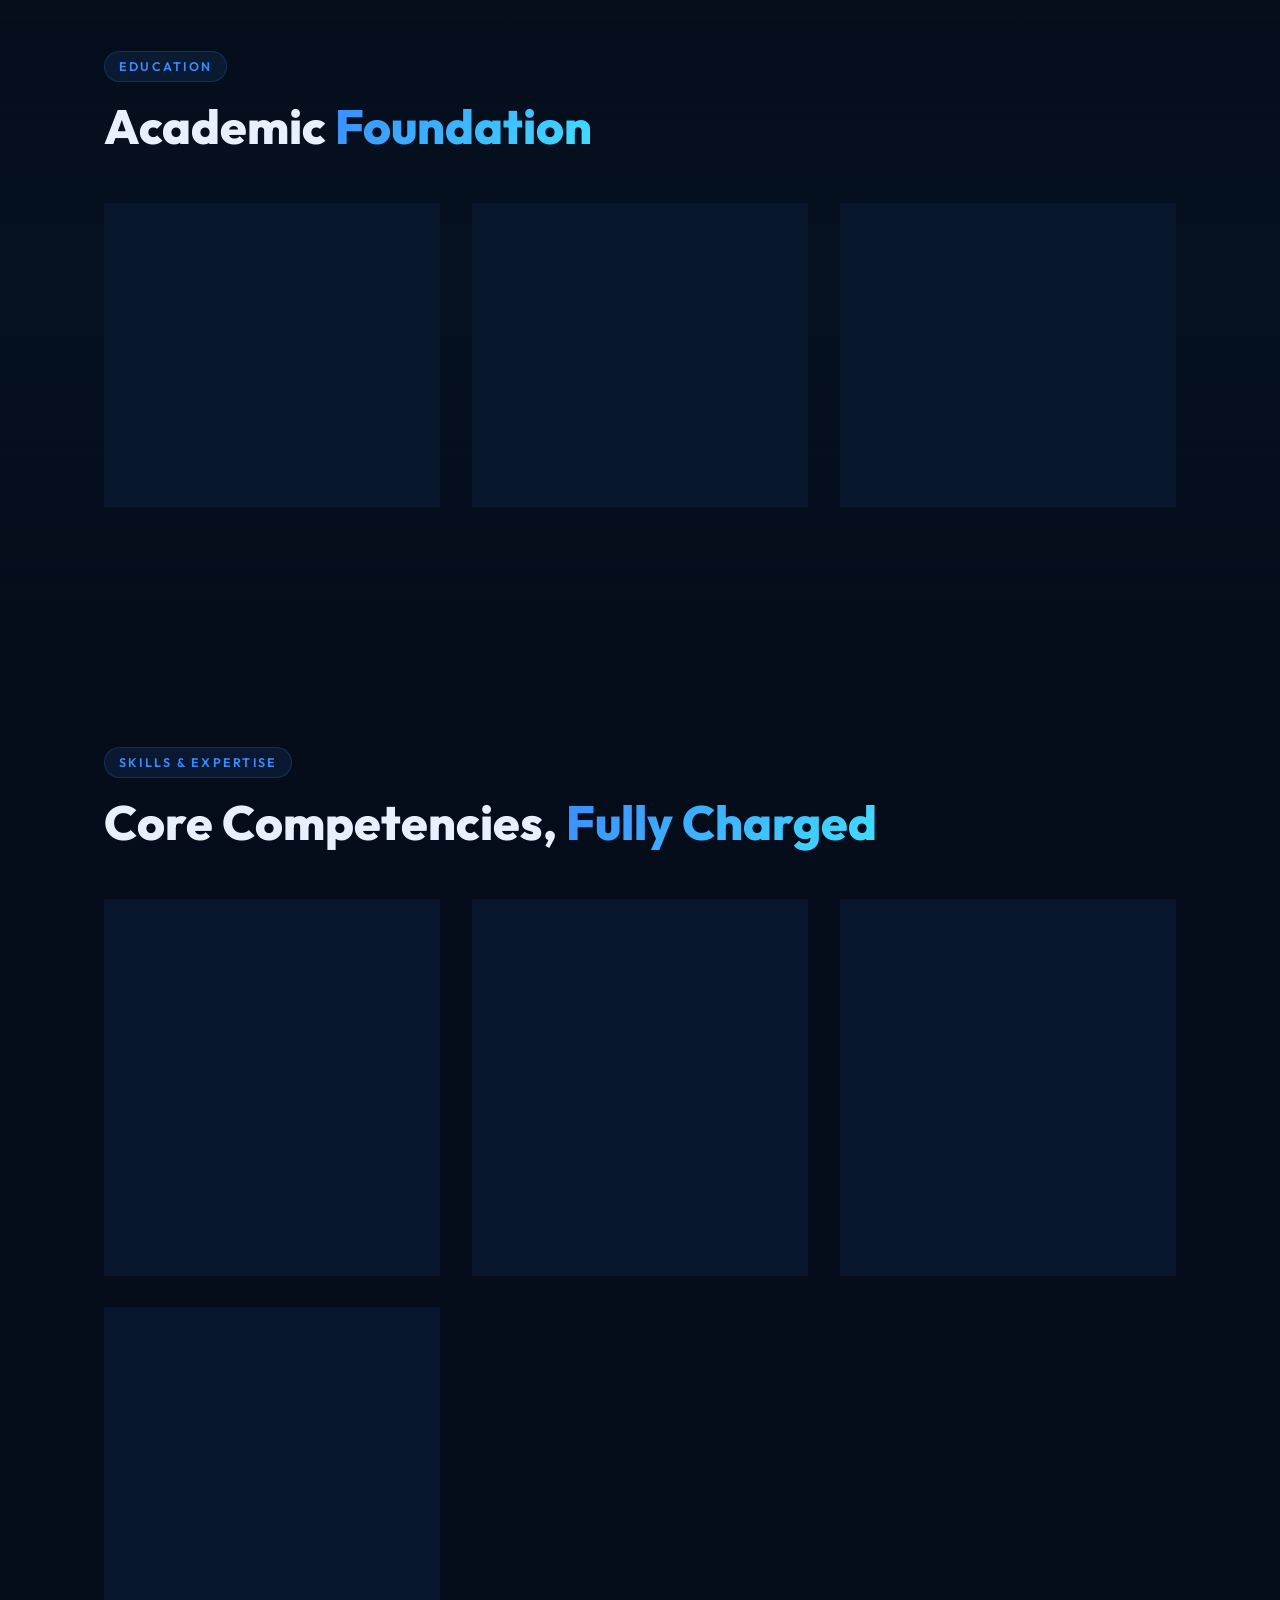
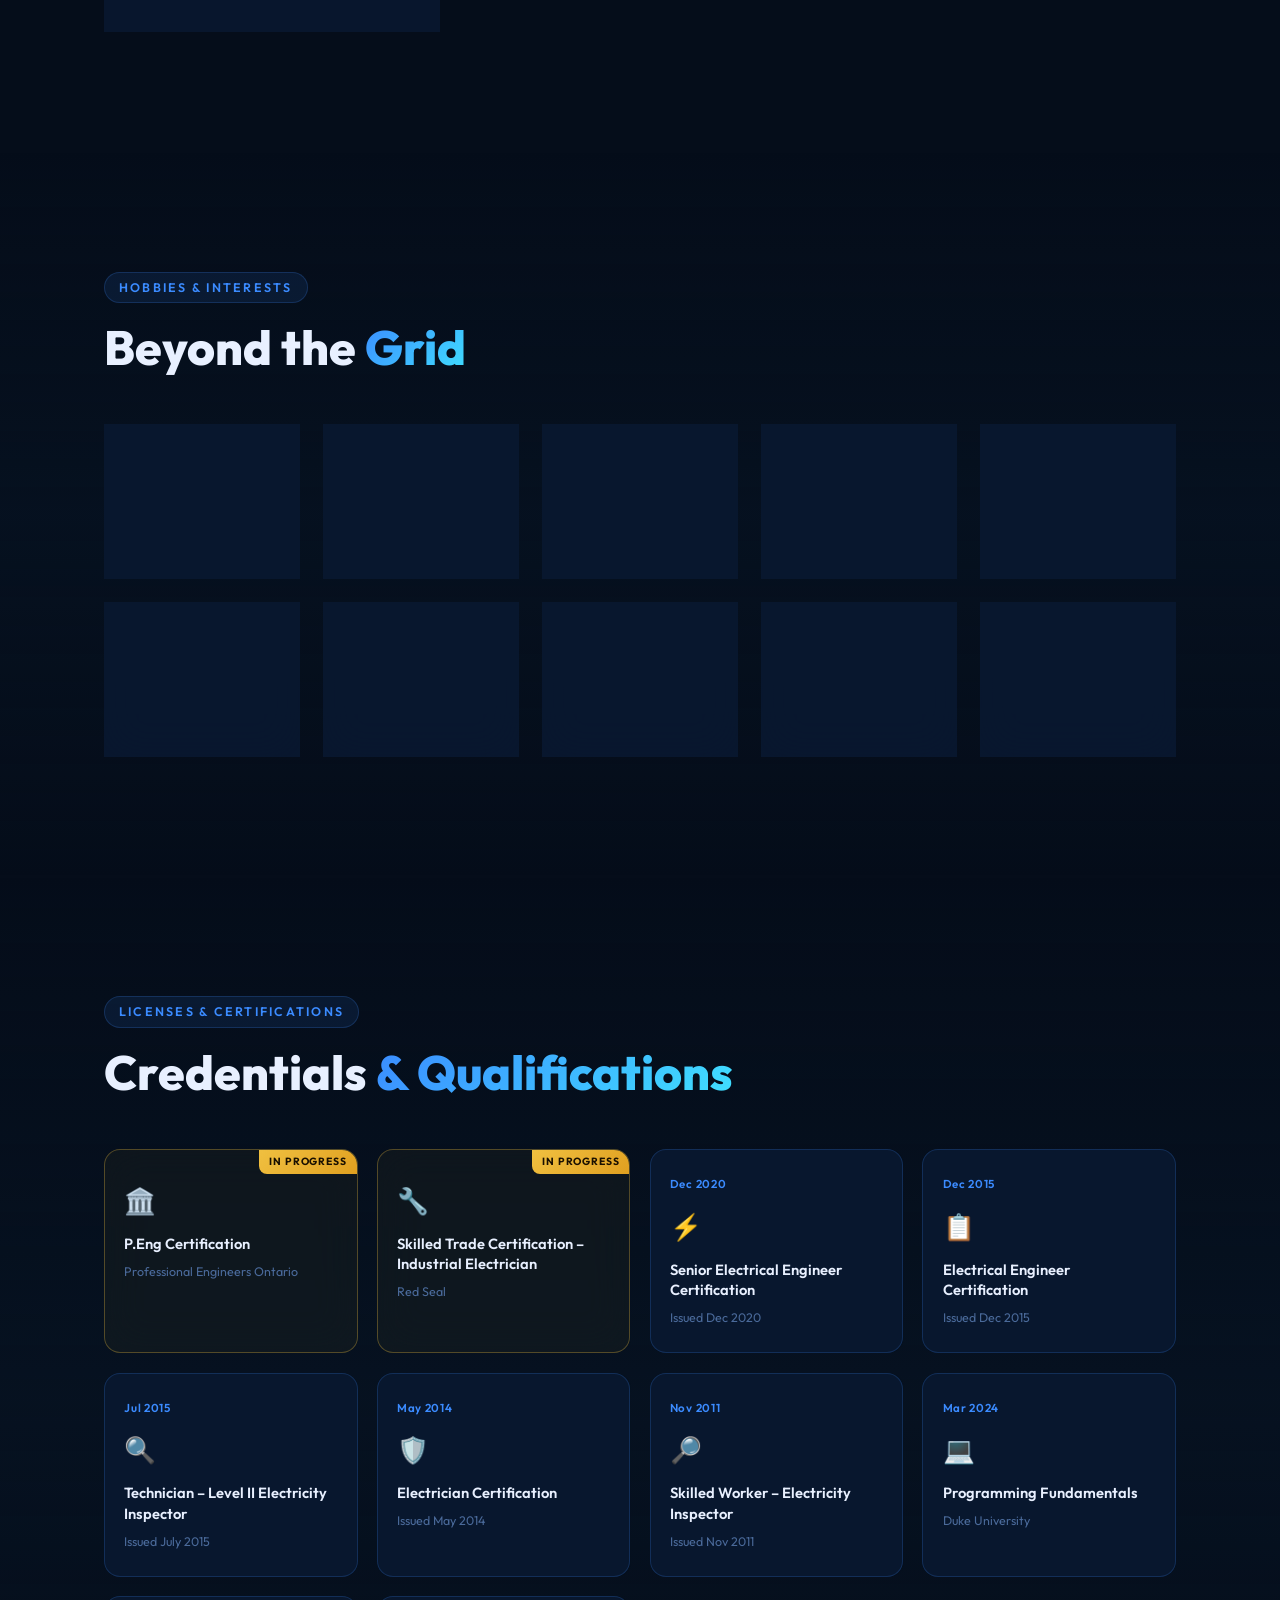
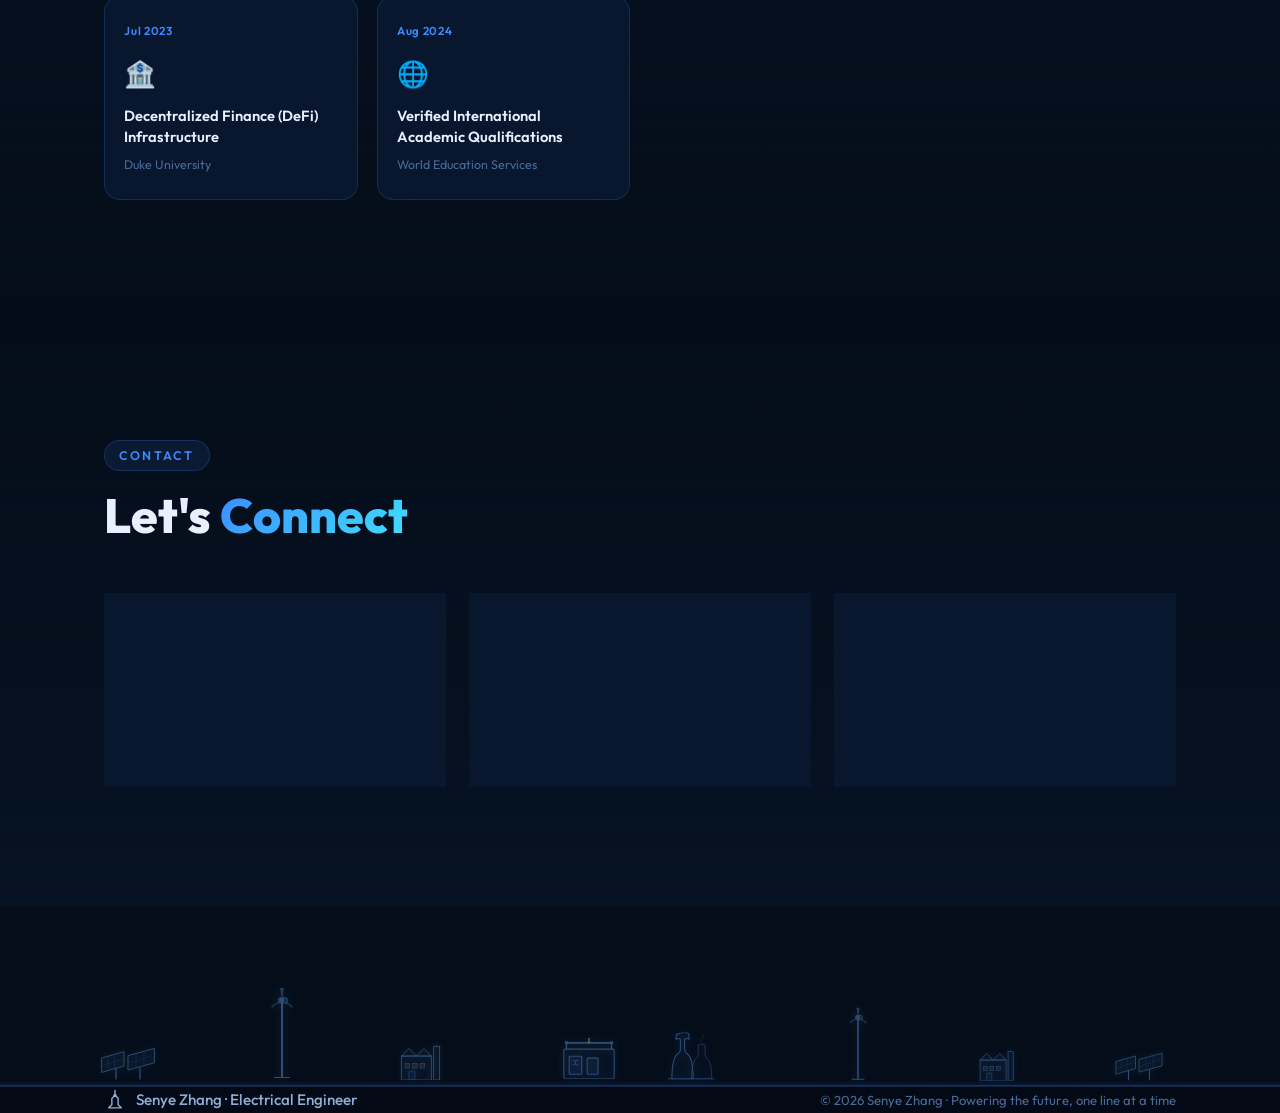
==== commit e7b489e8: "Update skills structure and keywords based on user blueprint" ====
--- a/index.html
+++ b/index.html
@@ -462,89 +462,73 @@
     <div class="skills-grid">
       <div class="skill-category" id="skill0">
         <div class="skill-cat-icon">⚡</div>
-        <h3>Power Engineering</h3>
+        <h3>Engineering (Core)</h3>
         <div class="skill-bars">
           <div class="skill-item">
-            <div class="skill-name">HV Distribution Systems (10kV–220kV)</div>
-            <div class="skill-bar"><div class="skill-fill" data-width="97"></div></div>
+            <div class="skill-name">HV Distribution</div>
+            <div class="skill-bar"><div class="skill-fill" data-width="95"></div></div>
           </div>
           <div class="skill-item">
             <div class="skill-name">Substation Commissioning</div>
-            <div class="skill-bar"><div class="skill-fill" data-width="95"></div></div>
-          </div>
-          <div class="skill-item">
-            <div class="skill-name">Protection Scheme Design</div>
-            <div class="skill-bar"><div class="skill-fill" data-width="90"></div></div>
-          </div>
-          <div class="skill-item">
-            <div class="skill-name">PV Grid Integration</div>
+            <div class="skill-bar"><div class="skill-fill" data-width="92"></div></div>
+          </div>
+          <div class="skill-item">
+            <div class="skill-name">P.Eng (In Progress)</div>
             <div class="skill-bar"><div class="skill-fill" data-width="85"></div></div>
           </div>
         </div>
       </div>
       <div class="skill-category" id="skill1">
         <div class="skill-cat-icon">🖥️</div>
-        <h3>Tools & Software</h3>
+        <h3>Digital Tools</h3>
         <div class="skill-bars">
           <div class="skill-item">
-            <div class="skill-name">PLC / HMI Programming</div>
+            <div class="skill-name">PLC / HMI</div>
+            <div class="skill-bar"><div class="skill-fill" data-width="90"></div></div>
+          </div>
+          <div class="skill-item">
+            <div class="skill-name">AutoCAD Electrical</div>
+            <div class="skill-bar"><div class="skill-fill" data-width="95"></div></div>
+          </div>
+          <div class="skill-item">
+            <div class="skill-name">Procore</div>
             <div class="skill-bar"><div class="skill-fill" data-width="88"></div></div>
           </div>
           <div class="skill-item">
-            <div class="skill-name">AutoCAD / Electrical Design</div>
-            <div class="skill-bar"><div class="skill-fill" data-width="92"></div></div>
-          </div>
-          <div class="skill-item">
-            <div class="skill-name">Procore (Project Management)</div>
+            <div class="skill-name">Python</div>
             <div class="skill-bar"><div class="skill-fill" data-width="82"></div></div>
           </div>
-          <div class="skill-item">
-            <div class="skill-name">ERP Systems</div>
+        </div>
+      </div>
+      <div class="skill-category" id="skill2">
+        <div class="skill-cat-icon">🤖</div>
+        <h3>AI & Innovation</h3>
+        <div class="skill-bars">
+          <div class="skill-item">
+            <div class="skill-name">AI-Augmented Development (Vibecoding)</div>
             <div class="skill-bar"><div class="skill-fill" data-width="85"></div></div>
           </div>
-        </div>
-      </div>
-      <div class="skill-category" id="skill2">
-        <div class="skill-cat-icon">🏗️</div>
-        <h3>Field & Management</h3>
-        <div class="skill-bars">
-          <div class="skill-item">
-            <div class="skill-name">Construction Supervision</div>
-            <div class="skill-bar"><div class="skill-fill" data-width="93"></div></div>
-          </div>
-          <div class="skill-item">
-            <div class="skill-name">QA/QC & Compliance</div>
-            <div class="skill-bar"><div class="skill-fill" data-width="90"></div></div>
-          </div>
-          <div class="skill-item">
-            <div class="skill-name">Fault Diagnosis & Response</div>
-            <div class="skill-bar"><div class="skill-fill" data-width="92"></div></div>
-          </div>
-          <div class="skill-item">
-            <div class="skill-name">Technical Coordination</div>
-            <div class="skill-bar"><div class="skill-fill" data-width="95"></div></div>
+          <div class="skill-item">
+            <div class="skill-name">LLM Prompt Engineering for Technical Docs</div>
+            <div class="skill-bar"><div class="skill-fill" data-width="88"></div></div>
           </div>
         </div>
       </div>
       <div class="skill-category" id="skill3">
         <div class="skill-cat-icon">🌱</div>
-        <h3>New Energy & Smart Grid</h3>
+        <h3>New Energy</h3>
         <div class="skill-bars">
           <div class="skill-item">
-            <div class="skill-name">PV Grid Integration (光伏并网)</div>
-            <div class="skill-bar"><div class="skill-fill" data-width="88"></div></div>
-          </div>
-          <div class="skill-item">
-            <div class="skill-name">Load-Side Management (负荷侧管理)</div>
+            <div class="skill-name">PV Grid Integration</div>
             <div class="skill-bar"><div class="skill-fill" data-width="92"></div></div>
           </div>
           <div class="skill-item">
-            <div class="skill-name">Demand Response</div>
-            <div class="skill-bar"><div class="skill-fill" data-width="87"></div></div>
-          </div>
-          <div class="skill-item">
-            <div class="skill-name">Key Account Management (大客户)</div>
-            <div class="skill-bar"><div class="skill-fill" data-width="95"></div></div>
+            <div class="skill-name">DeFi for Energy Markets</div>
+            <div class="skill-bar"><div class="skill-fill" data-width="80"></div></div>
+          </div>
+          <div class="skill-item">
+            <div class="skill-name">Load-Side Management</div>
+            <div class="skill-bar"><div class="skill-fill" data-width="90"></div></div>
           </div>
         </div>
       </div>
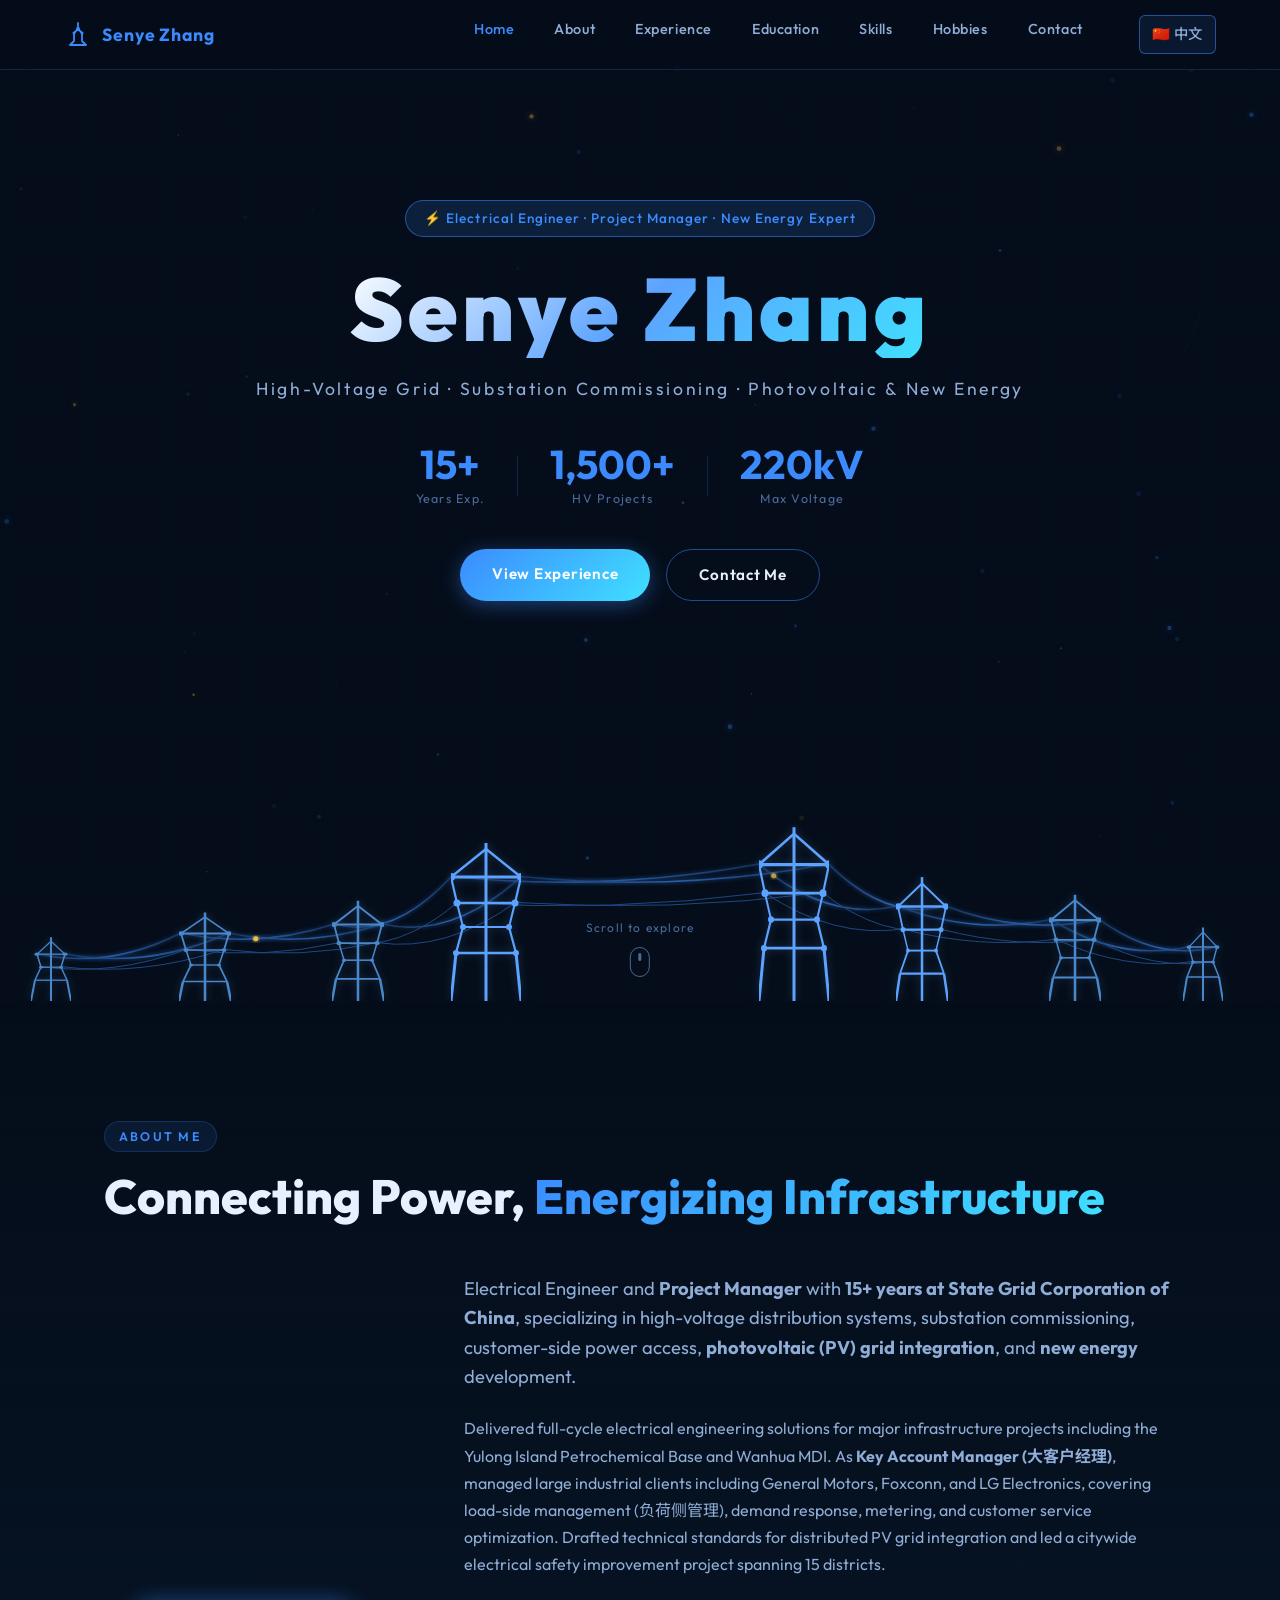
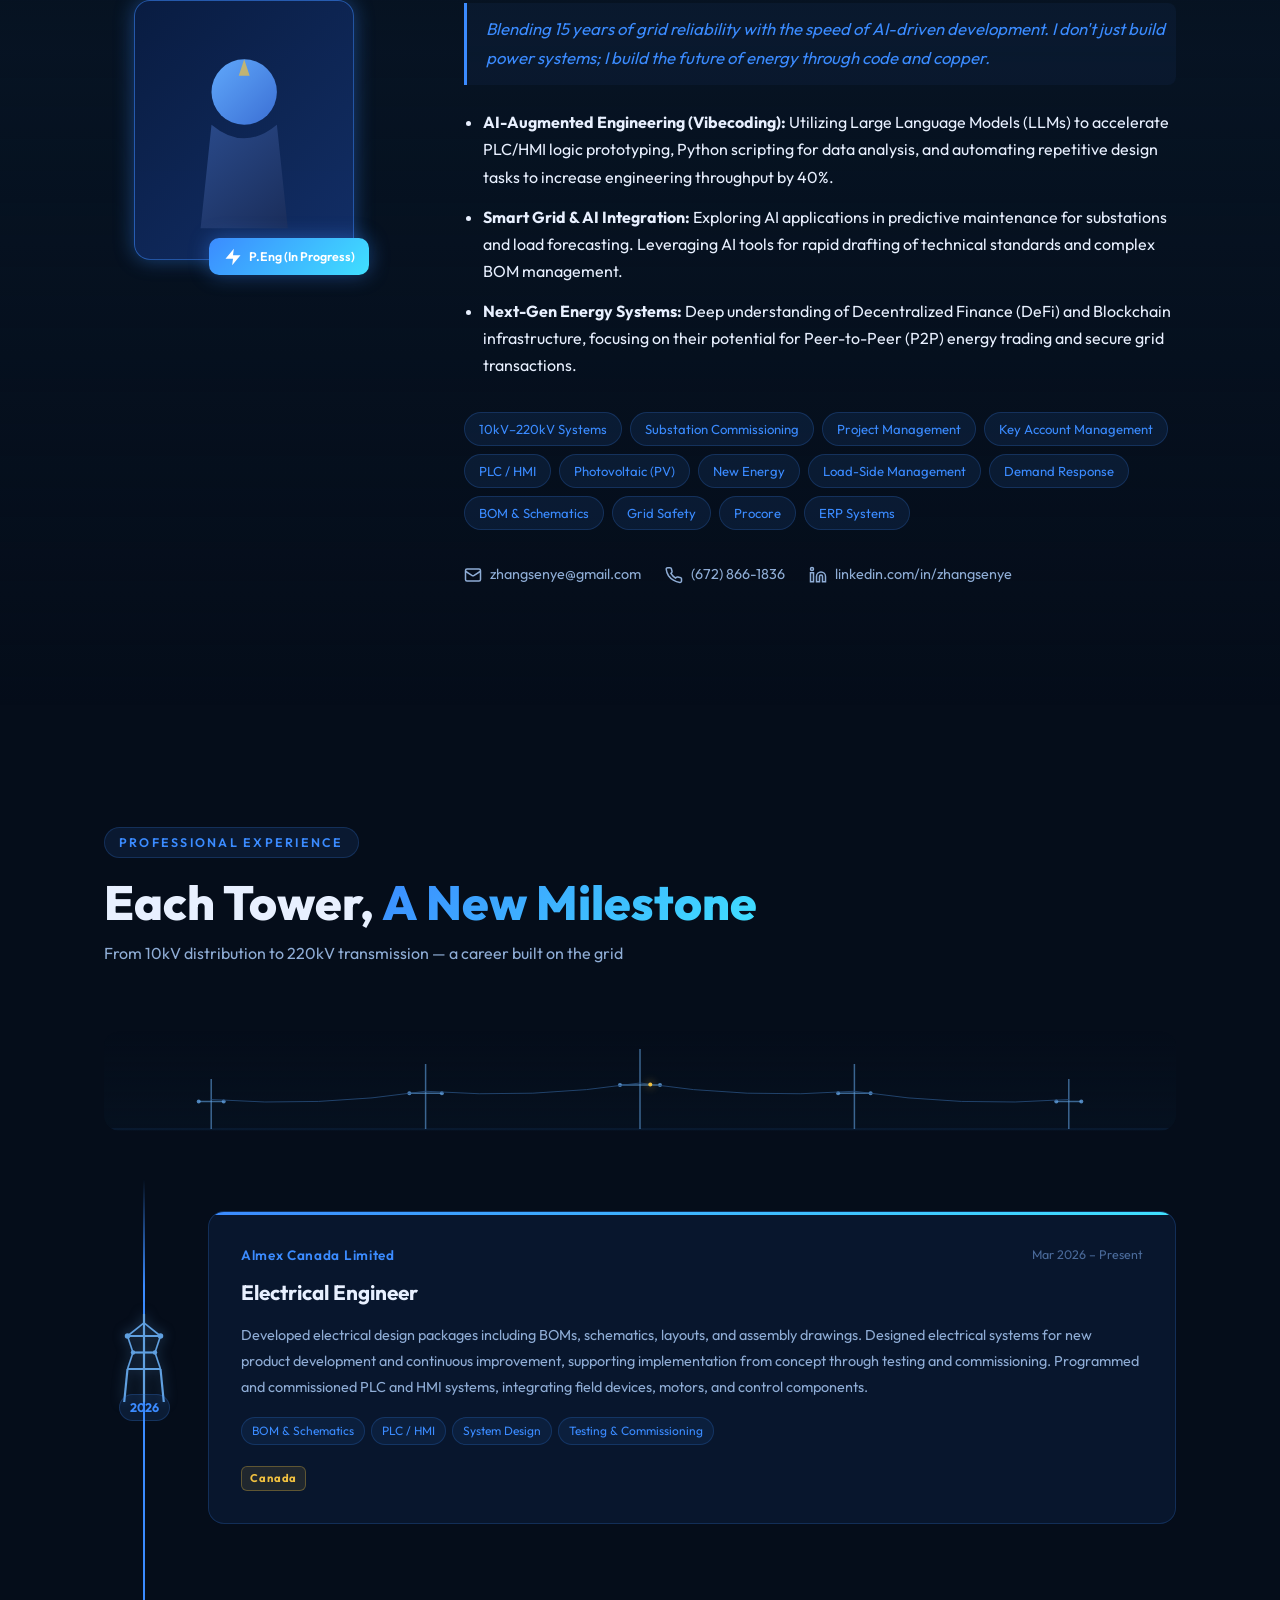
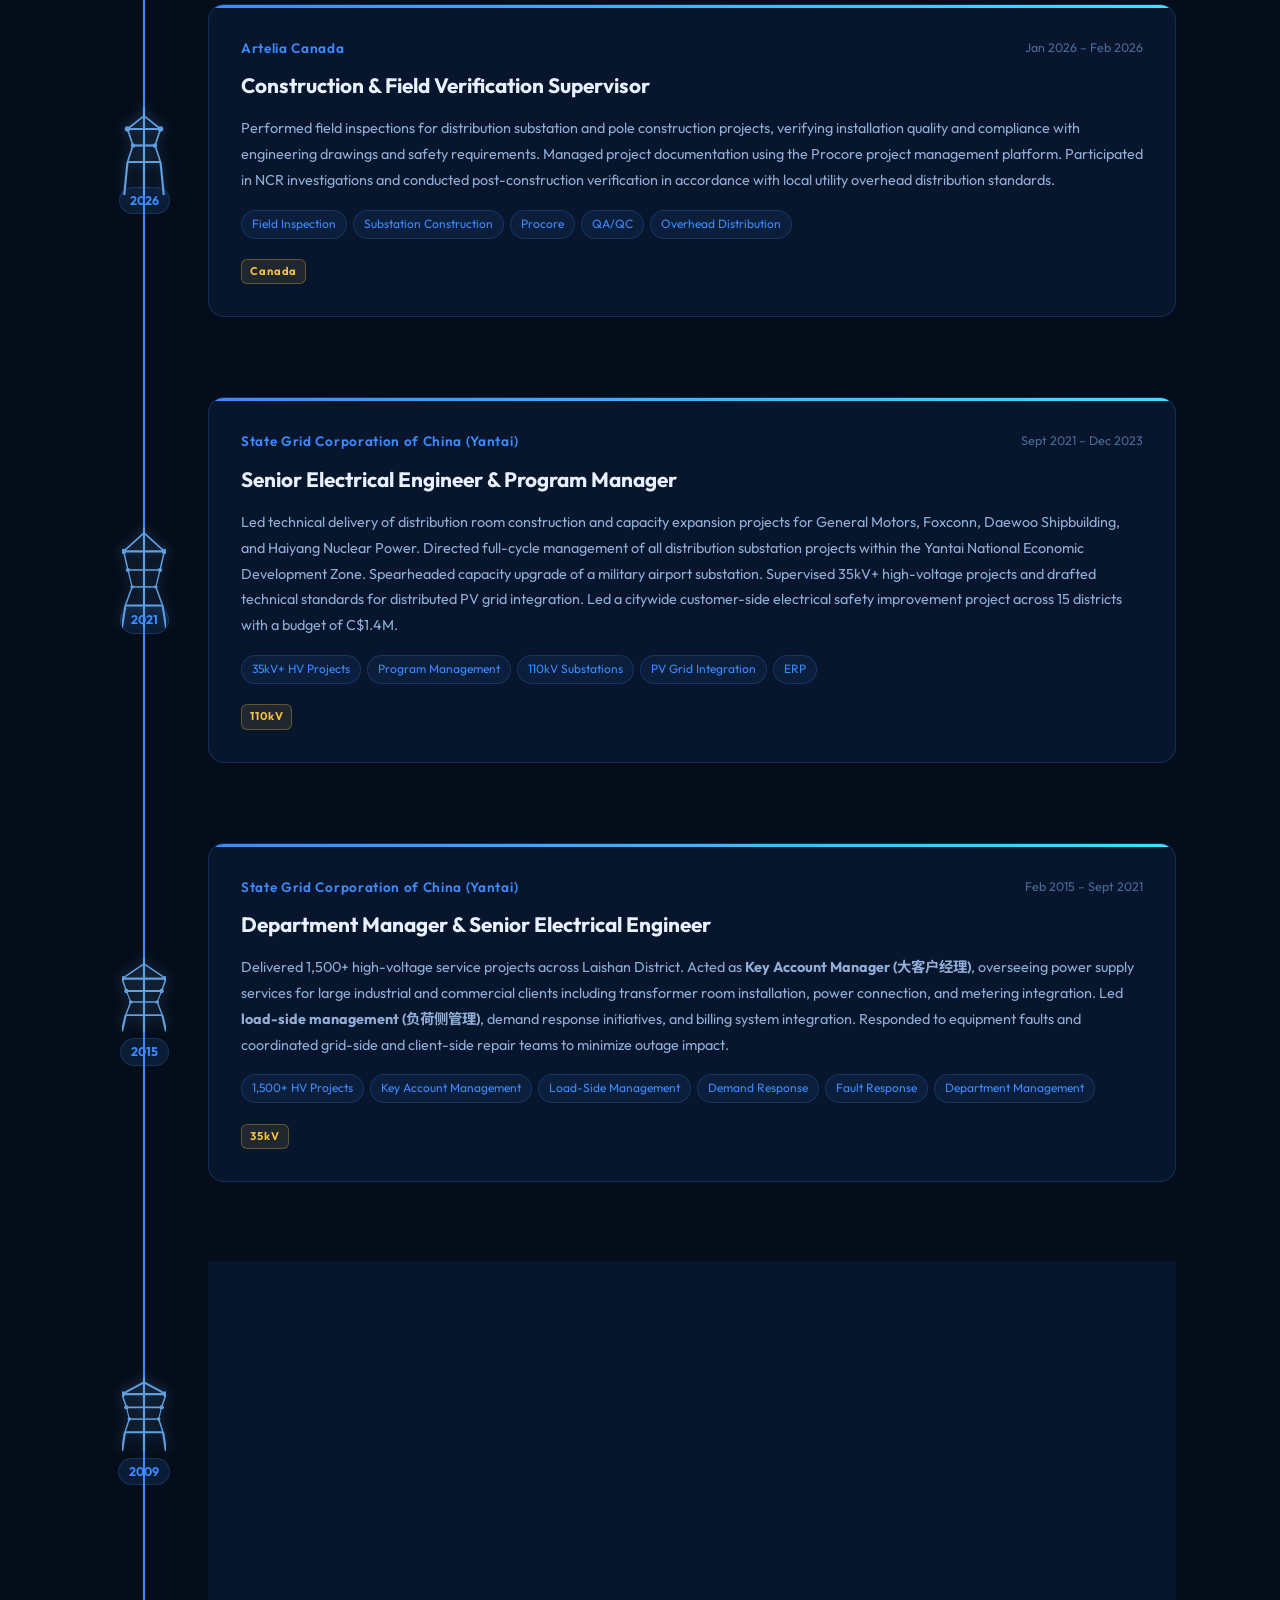
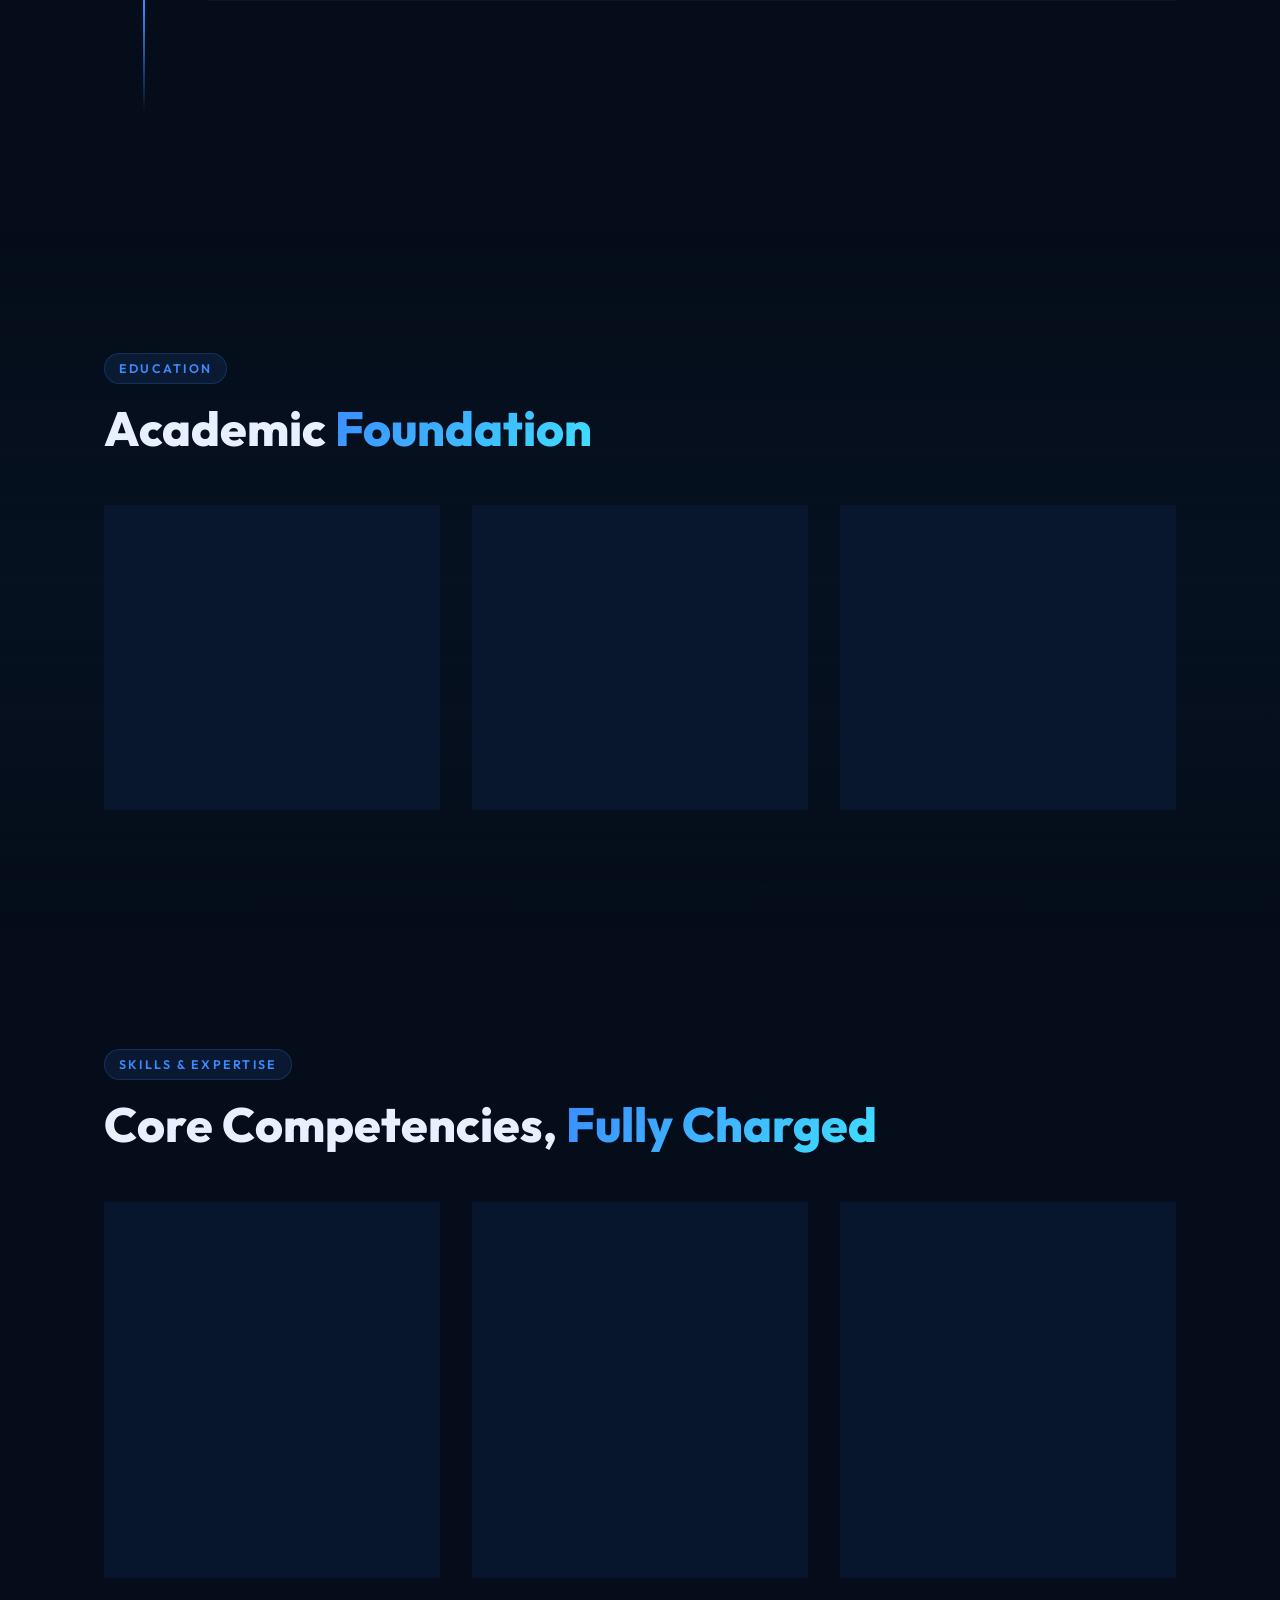
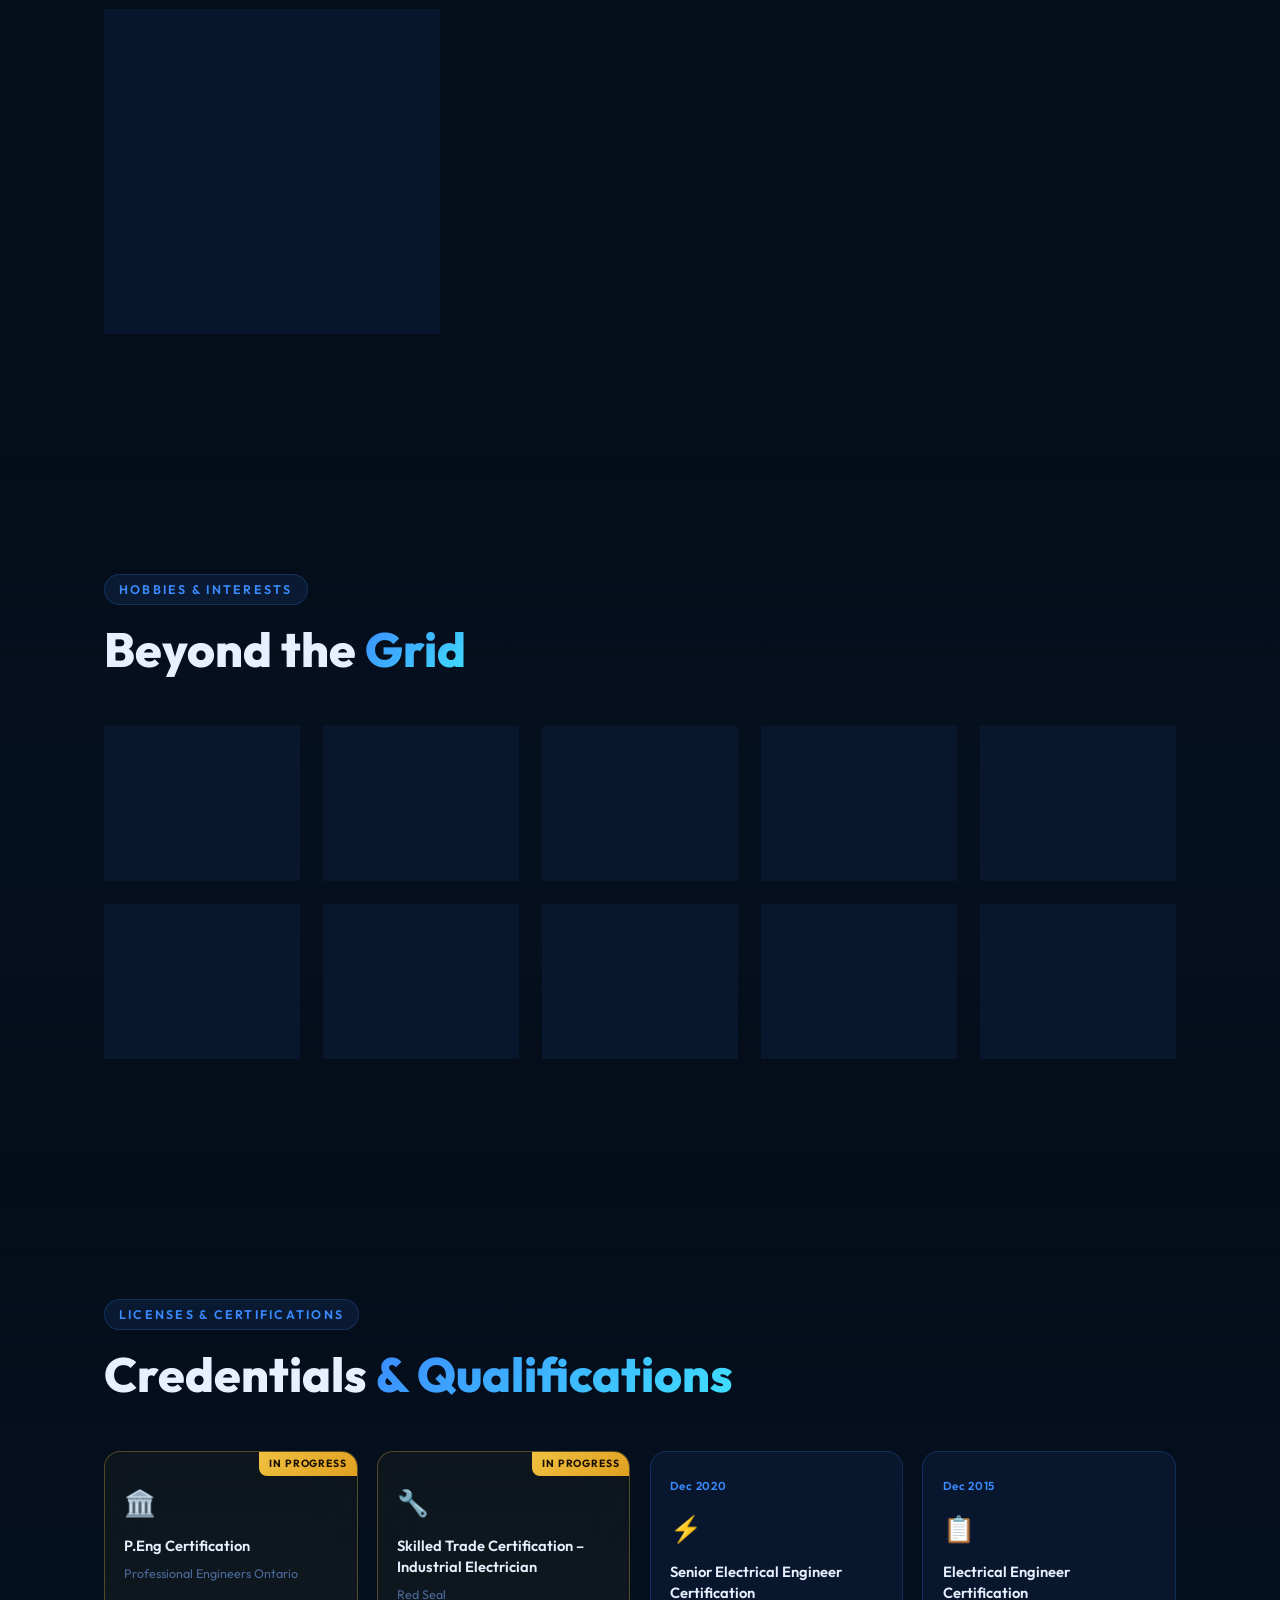
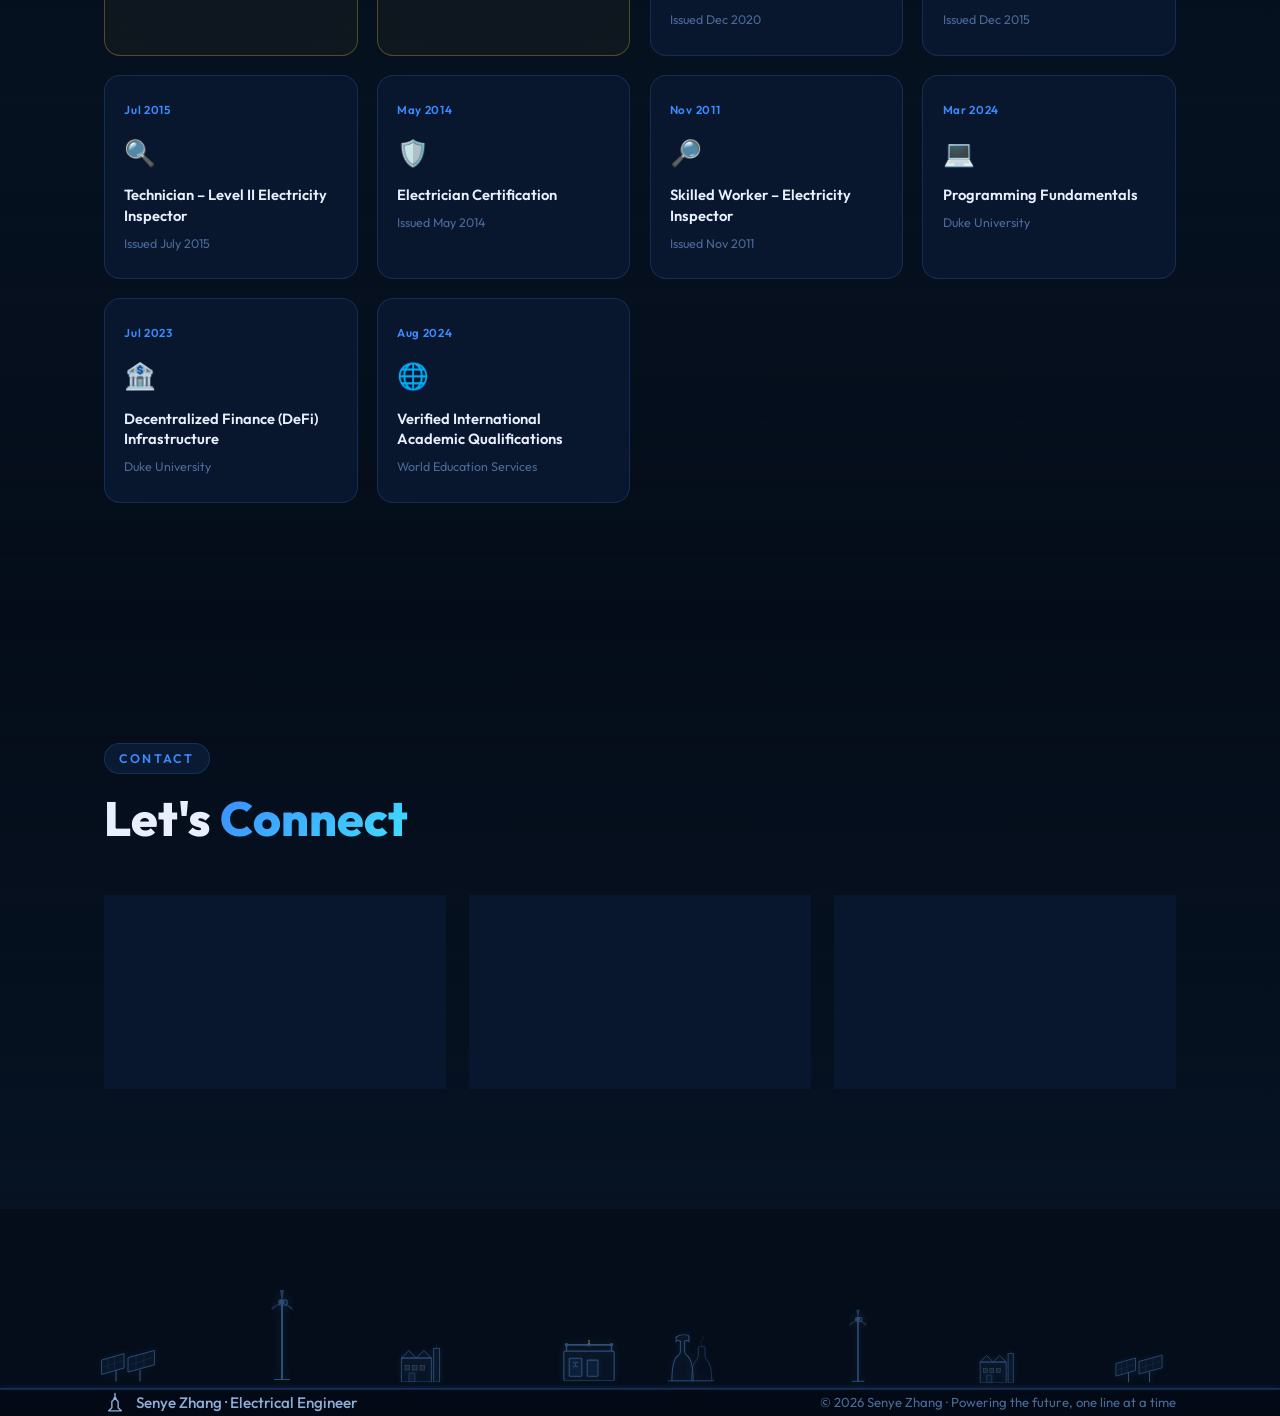
==== commit c5391588: "Add detailed AI and New Energy integration points to About Me section" ====
--- a/index.html
+++ b/index.html
@@ -125,6 +125,11 @@
         <blockquote class="about-quote">
           Blending 15 years of grid reliability with the speed of AI-driven development. I don't just build power systems; I build the future of energy through code and copper.
         </blockquote>
+        <ul style="margin-top: 1.5rem; margin-bottom: 2rem; padding-left: 1.2rem; line-height: 1.7; color: var(--text);">
+          <li style="margin-bottom: 0.8rem;"><strong>AI-Augmented Engineering (Vibecoding):</strong> Utilizing Large Language Models (LLMs) to accelerate PLC/HMI logic prototyping, Python scripting for data analysis, and automating repetitive design tasks to increase engineering throughput by 40%.</li>
+          <li style="margin-bottom: 0.8rem;"><strong>Smart Grid & AI Integration:</strong> Exploring AI applications in predictive maintenance for substations and load forecasting. Leveraging AI tools for rapid drafting of technical standards and complex BOM management.</li>
+          <li><strong>Next-Gen Energy Systems:</strong> Deep understanding of Decentralized Finance (DeFi) and Blockchain infrastructure, focusing on their potential for Peer-to-Peer (P2P) energy trading and secure grid transactions.</li>
+        </ul>
         <div class="about-tags">
           <span class="tag">10kV–220kV Systems</span>
           <span class="tag">Substation Commissioning</span>
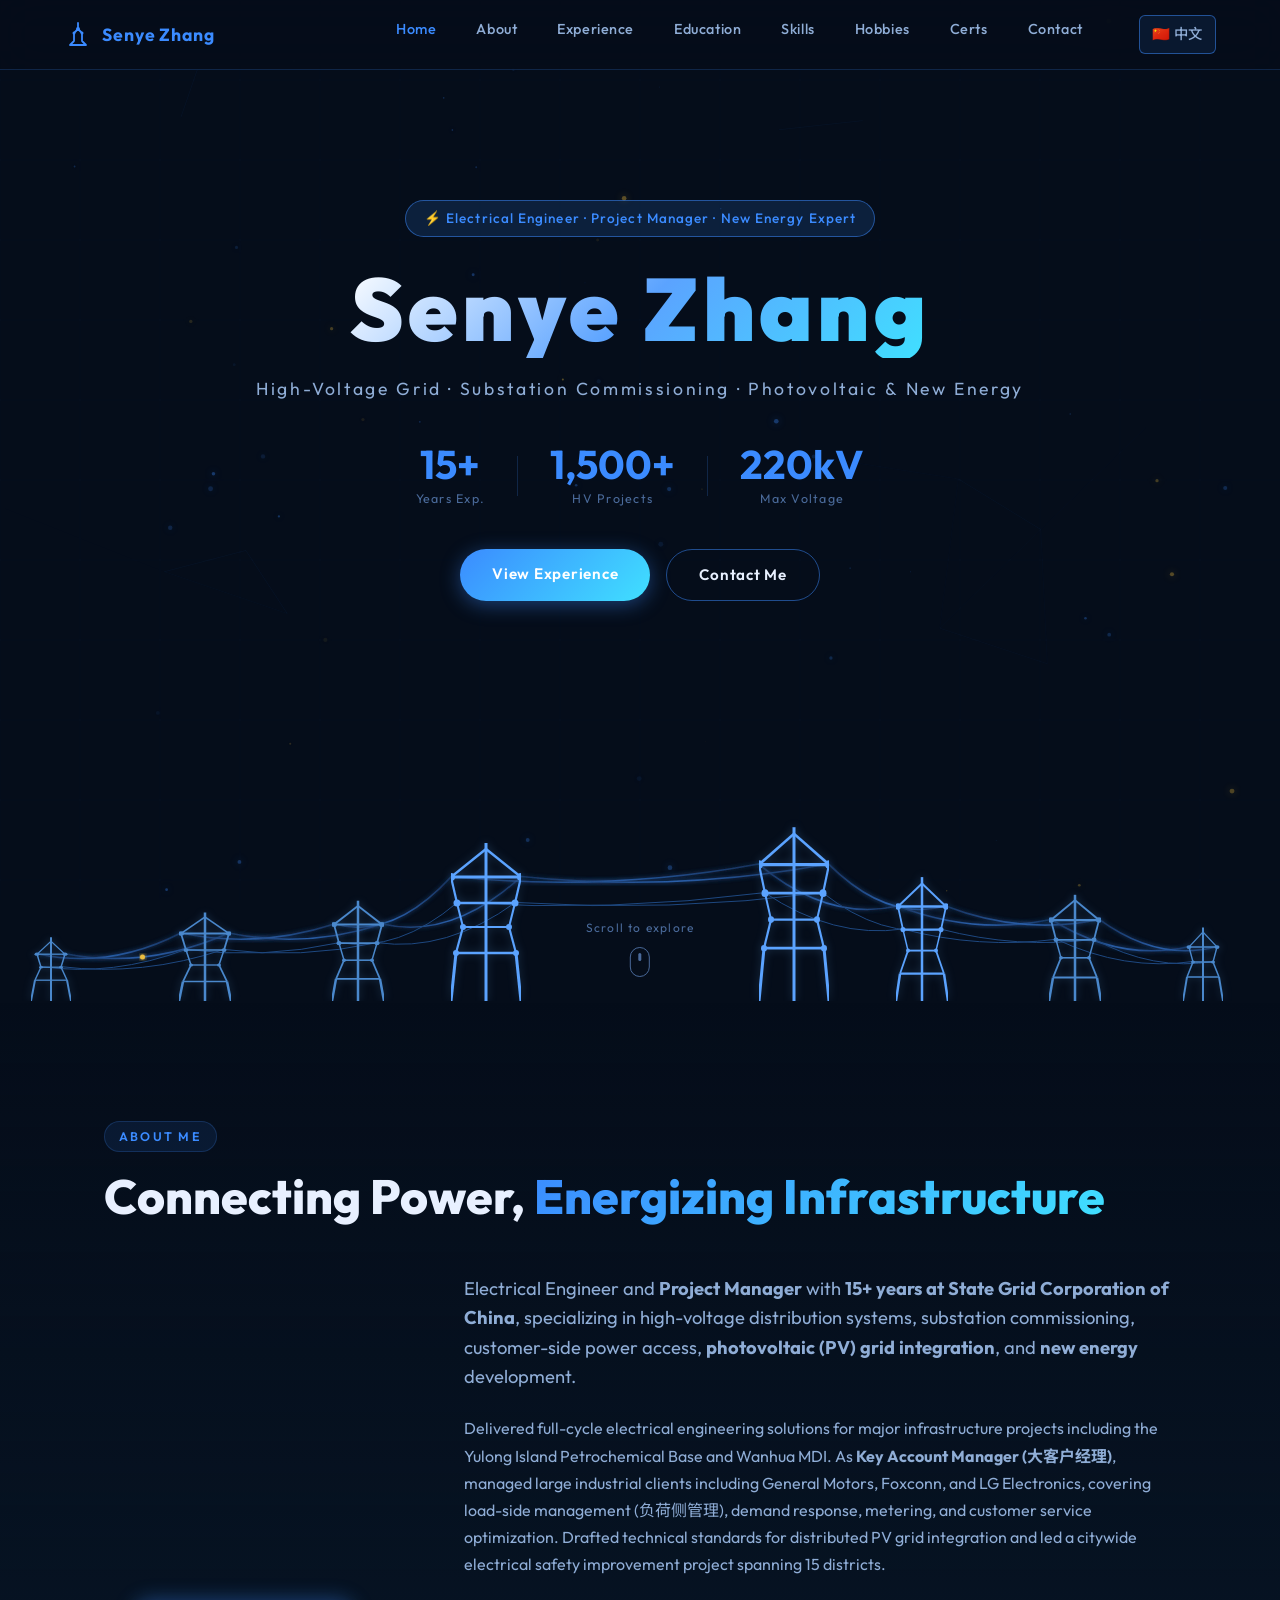
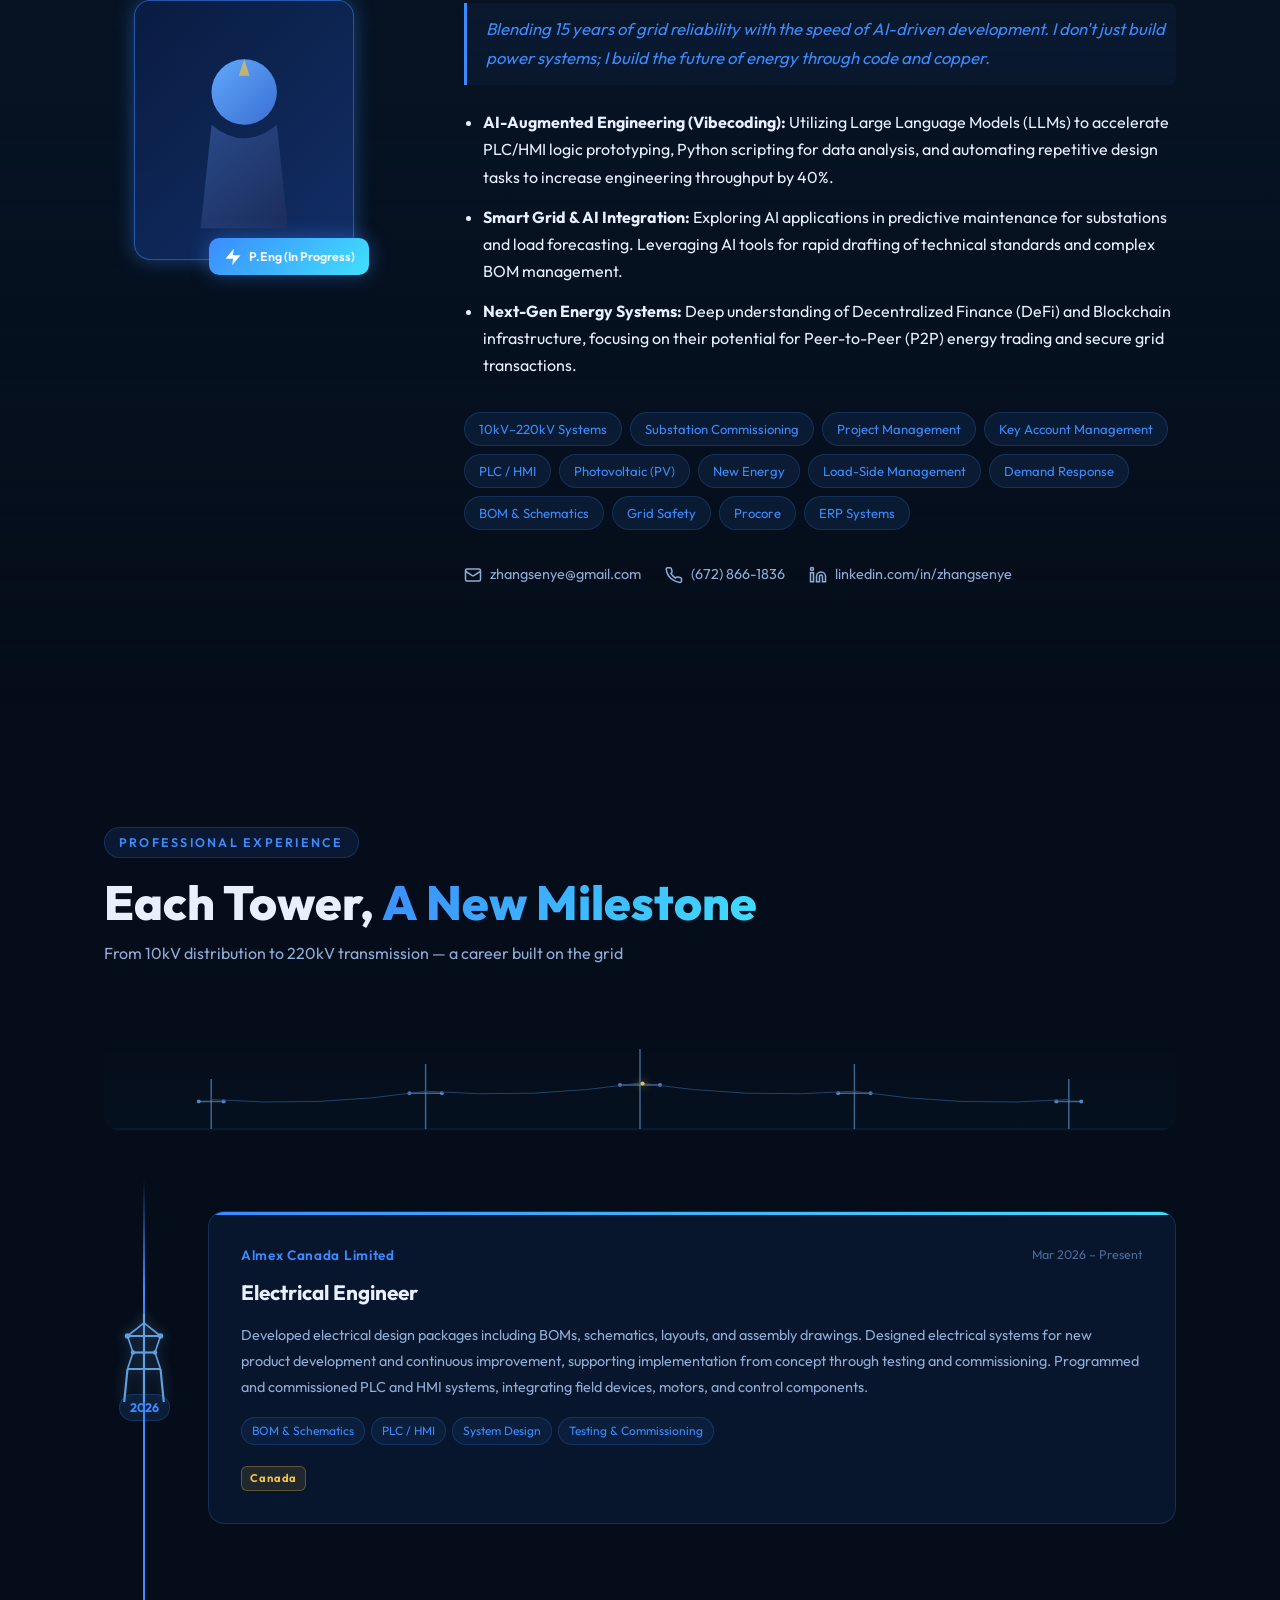
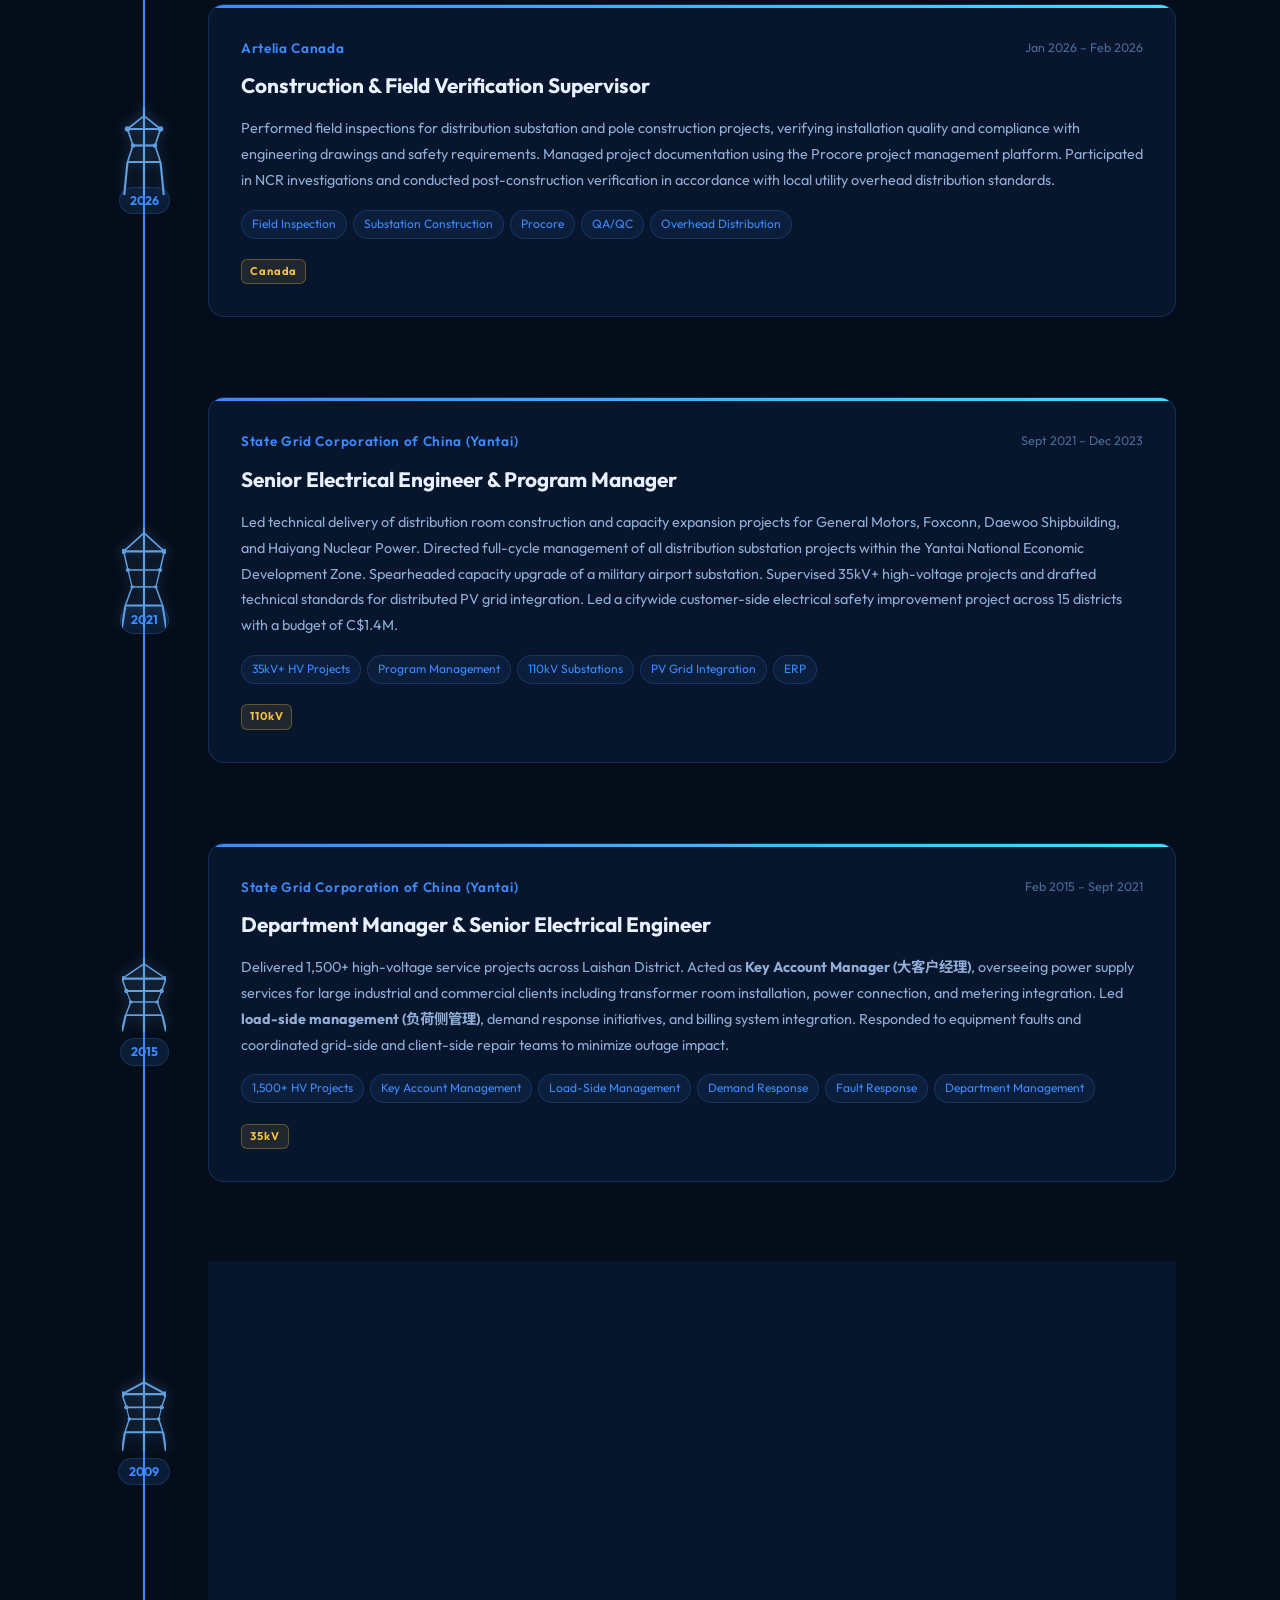
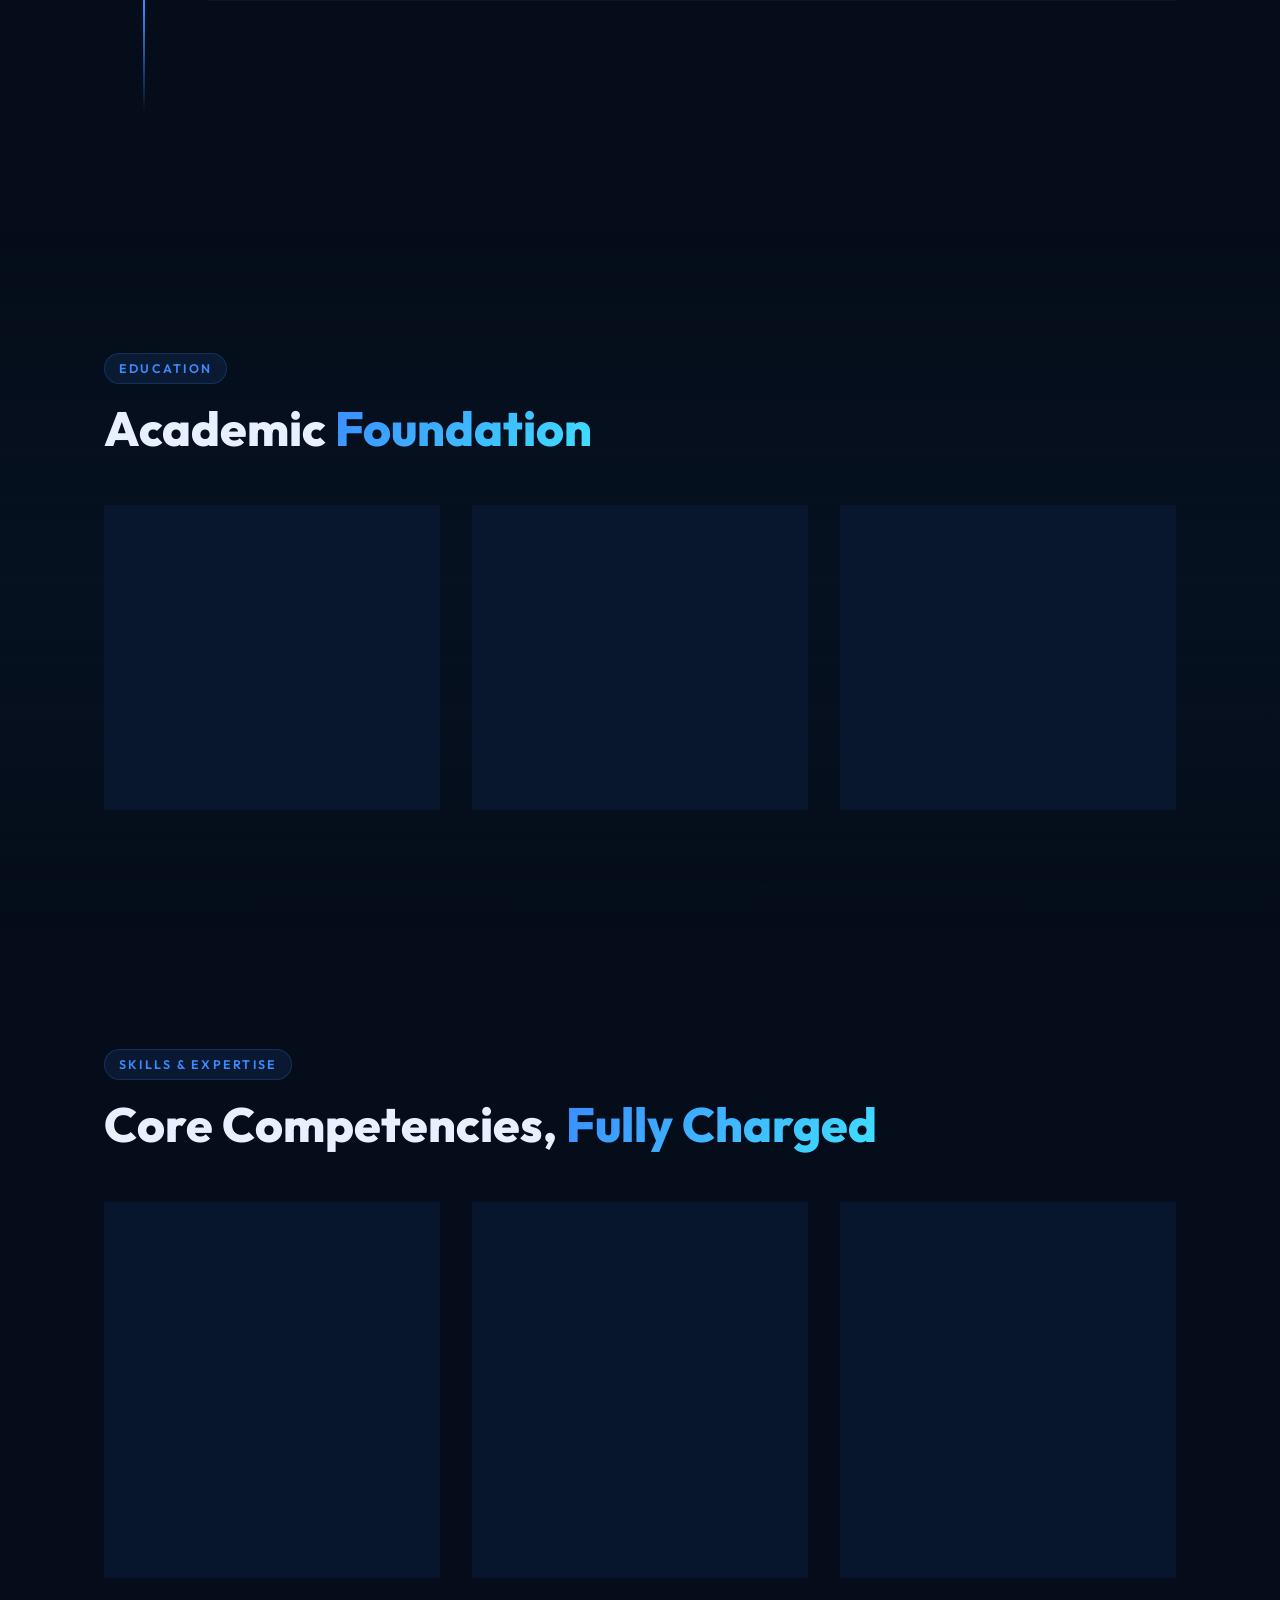
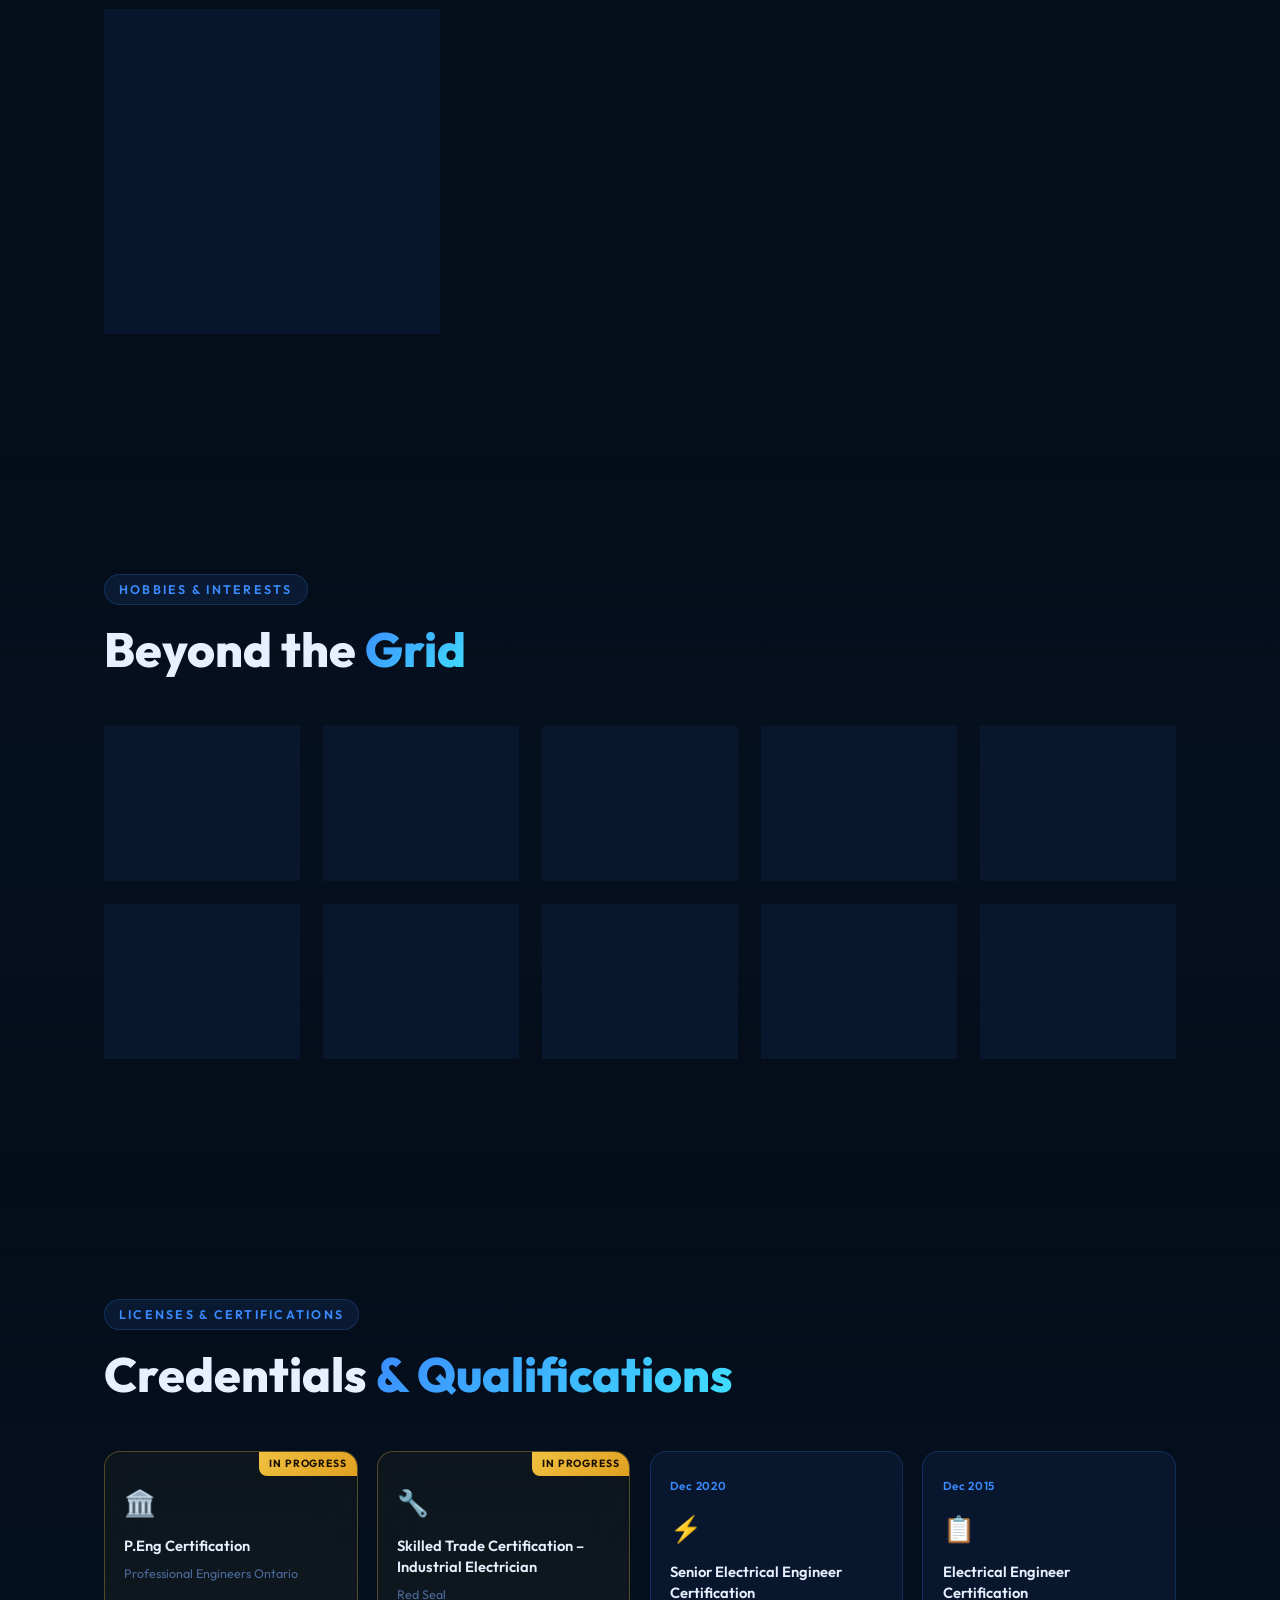
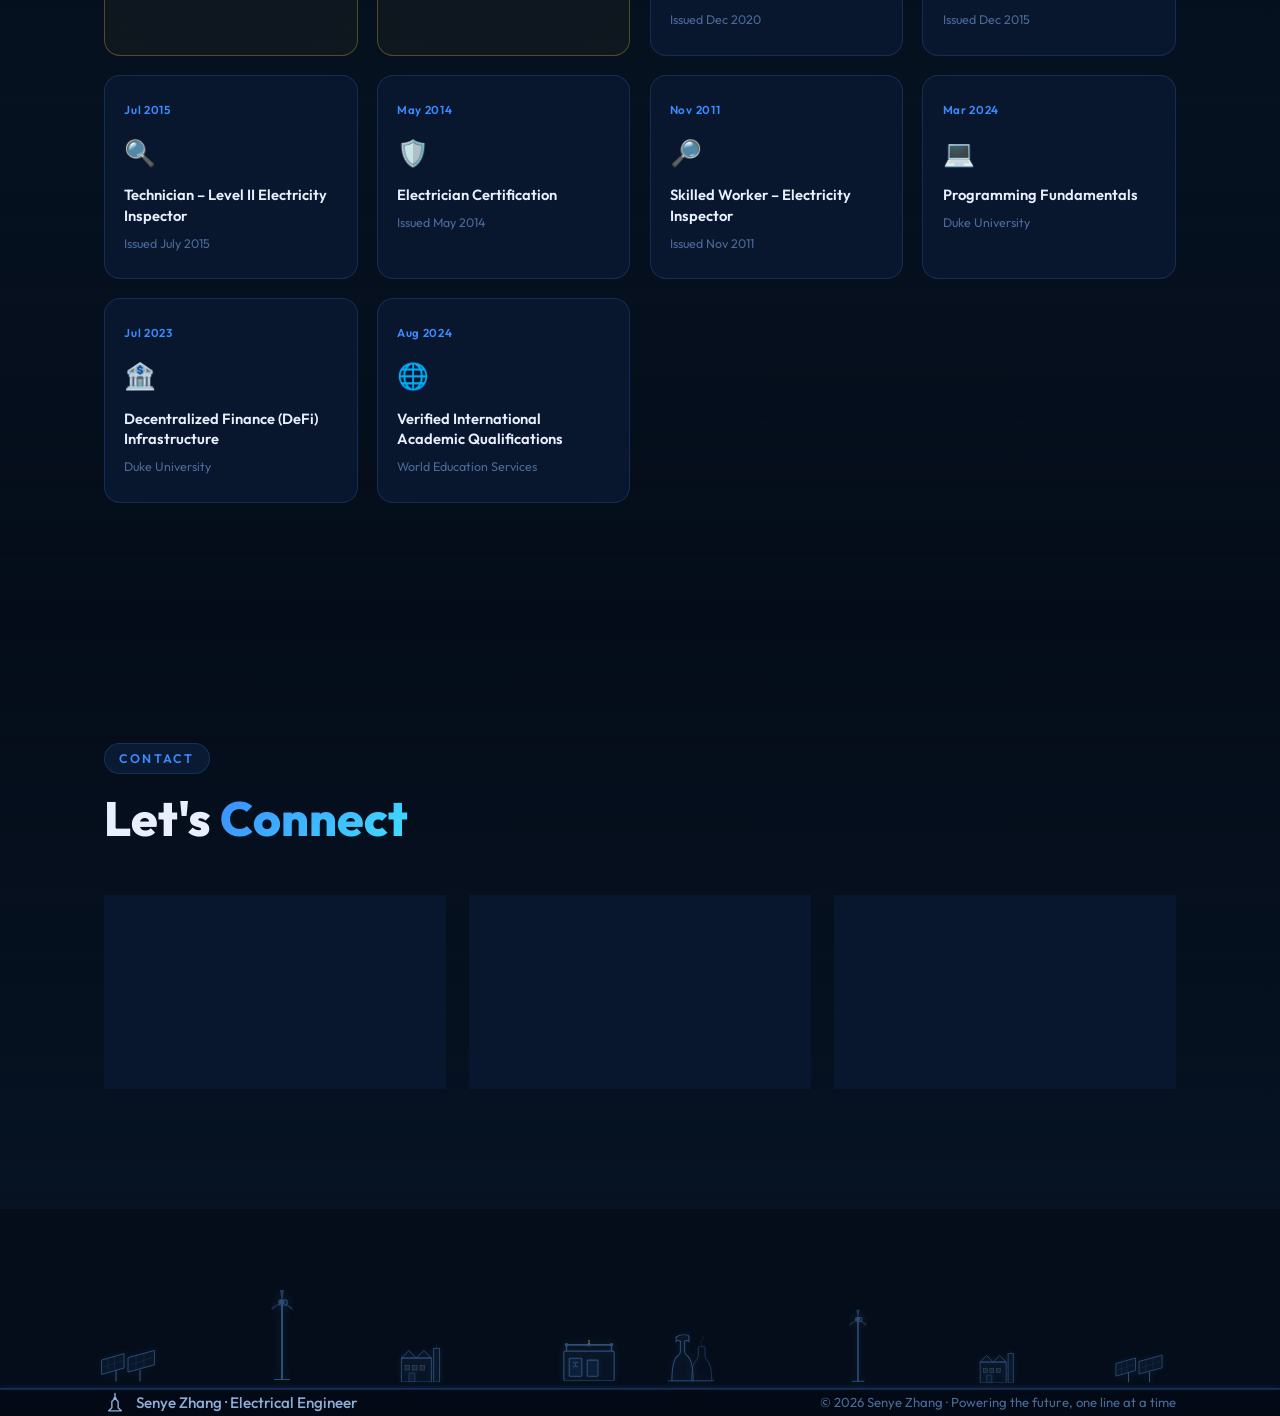
==== commit 5e0b6e10: "Fix bugs, improve UX and SEO - Fix undefined CSS variable var(--text) → var(--text-primary) in about" ====
--- a/index.html
+++ b/index.html
@@ -5,6 +5,13 @@
   <meta name="viewport" content="width=device-width, initial-scale=1.0" />
   <title>Senye Zhang | Electrical Engineer</title>
   <meta name="description" content="Senye Zhang — Electrical Engineer with 15+ years specializing in high-voltage distribution systems, substation commissioning, and customer-side power access." />
+  <meta property="og:title" content="Senye Zhang | Electrical Engineer" />
+  <meta property="og:description" content="15+ years · 1,500+ HV Projects · Substation Commissioning · PV & New Energy · Now in Canada" />
+  <meta property="og:type" content="website" />
+  <meta property="og:url" content="https://isparkyou-github.github.io" />
+  <meta name="twitter:card" content="summary" />
+  <meta name="twitter:title" content="Senye Zhang | Electrical Engineer" />
+  <meta name="twitter:description" content="15+ years · 1,500+ HV Projects · Substation Commissioning · PV & New Energy · Now in Canada" />
   <link rel="preconnect" href="https://fonts.googleapis.com" />
   <link rel="preconnect" href="https://fonts.gstatic.com" crossorigin />
   <link href="https://fonts.googleapis.com/css2?family=Outfit:wght@300;400;500;600;700;900&family=Noto+Sans+SC:wght@300;400;500;700&display=swap" rel="stylesheet" />
@@ -33,6 +40,7 @@
     <li><a href="#education">Education</a></li>
     <li><a href="#skills">Skills</a></li>
     <li><a href="#hobbies">Hobbies</a></li>
+    <li><a href="#certs">Certs</a></li>
     <li><a href="#contact">Contact</a></li>
     <li><a href="index-zh.html" class="lang-btn">🇨🇳 中文</a></li>
   </ul>
@@ -154,7 +162,7 @@
             <svg width="18" height="18" viewBox="0 0 24 24" fill="none" stroke="currentColor" stroke-width="2"><path d="M22 16.92v3a2 2 0 0 1-2.18 2 19.79 19.79 0 0 1-8.63-3.07A19.5 19.5 0 0 1 4.69 13a19.79 19.79 0 0 1-3.07-8.67A2 2 0 0 1 3.6 2.18h3a2 2 0 0 1 2 1.72c.127.96.361 1.903.7 2.81a2 2 0 0 1-.45 2.11L7.91 9.91a16 16 0 0 0 6.16 6.16l.91-.91a2 2 0 0 1 2.11-.45c.907.339 1.85.573 2.81.7A2 2 0 0 1 22 16.92z"/></svg>
             (672) 866-1836
           </a>
-          <a href="https://www.linkedin.com/in/zhangsenye" class="about-link" id="linkedinLink" target="_blank">
+          <a href="https://www.linkedin.com/in/zhangsenye" class="about-link" id="linkedinLink" target="_blank" rel="noopener noreferrer">
             <svg width="18" height="18" viewBox="0 0 24 24" fill="none" stroke="currentColor" stroke-width="2"><path d="M16 8a6 6 0 0 1 6 6v7h-4v-7a2 2 0 0 0-2-2 2 2 0 0 0-2 2v7h-4v-7a6 6 0 0 1 6-6z"/><rect x="2" y="9" width="4" height="12"/><circle cx="4" cy="4" r="2"/></svg>
             linkedin.com/in/zhangsenye
           </a>
@@ -764,7 +772,7 @@
         <div class="contact-label">Phone</div>
         <div class="contact-value">(672) 866-1836</div>
       </a>
-      <a href="https://www.linkedin.com/in/zhangsenye" class="contact-card" id="contactLinkedIn" target="_blank">
+      <a href="https://www.linkedin.com/in/zhangsenye" class="contact-card" id="contactLinkedIn" target="_blank" rel="noopener noreferrer">
         <div class="contact-icon">
           <svg width="28" height="28" viewBox="0 0 24 24" fill="none" stroke="currentColor" stroke-width="2"><path d="M16 8a6 6 0 0 1 6 6v7h-4v-7a2 2 0 0 0-2-2 2 2 0 0 0-2 2v7h-4v-7a6 6 0 0 1 6-6z"/><rect x="2" y="9" width="4" height="12"/><circle cx="4" cy="4" r="2"/></svg>
         </div>
--- a/style.css
+++ b/style.css
@@ -130,6 +130,17 @@
   transition: all 0.3s ease;
 }
 
+.nav-toggle.open span:nth-child(1) {
+  transform: translateY(7px) rotate(45deg);
+}
+.nav-toggle.open span:nth-child(2) {
+  opacity: 0;
+  transform: scaleX(0);
+}
+.nav-toggle.open span:nth-child(3) {
+  transform: translateY(-7px) rotate(-45deg);
+}
+
 /* ===== HERO SECTION ===== */
 .lang-btn {
   display: inline-flex;
@@ -528,7 +539,7 @@
 .about-intro {
   font-size: 1.15rem;
   line-height: 1.6;
-  color: var(--text);
+  color: var(--text-primary);
   margin-bottom: 1.5rem;
 }
 
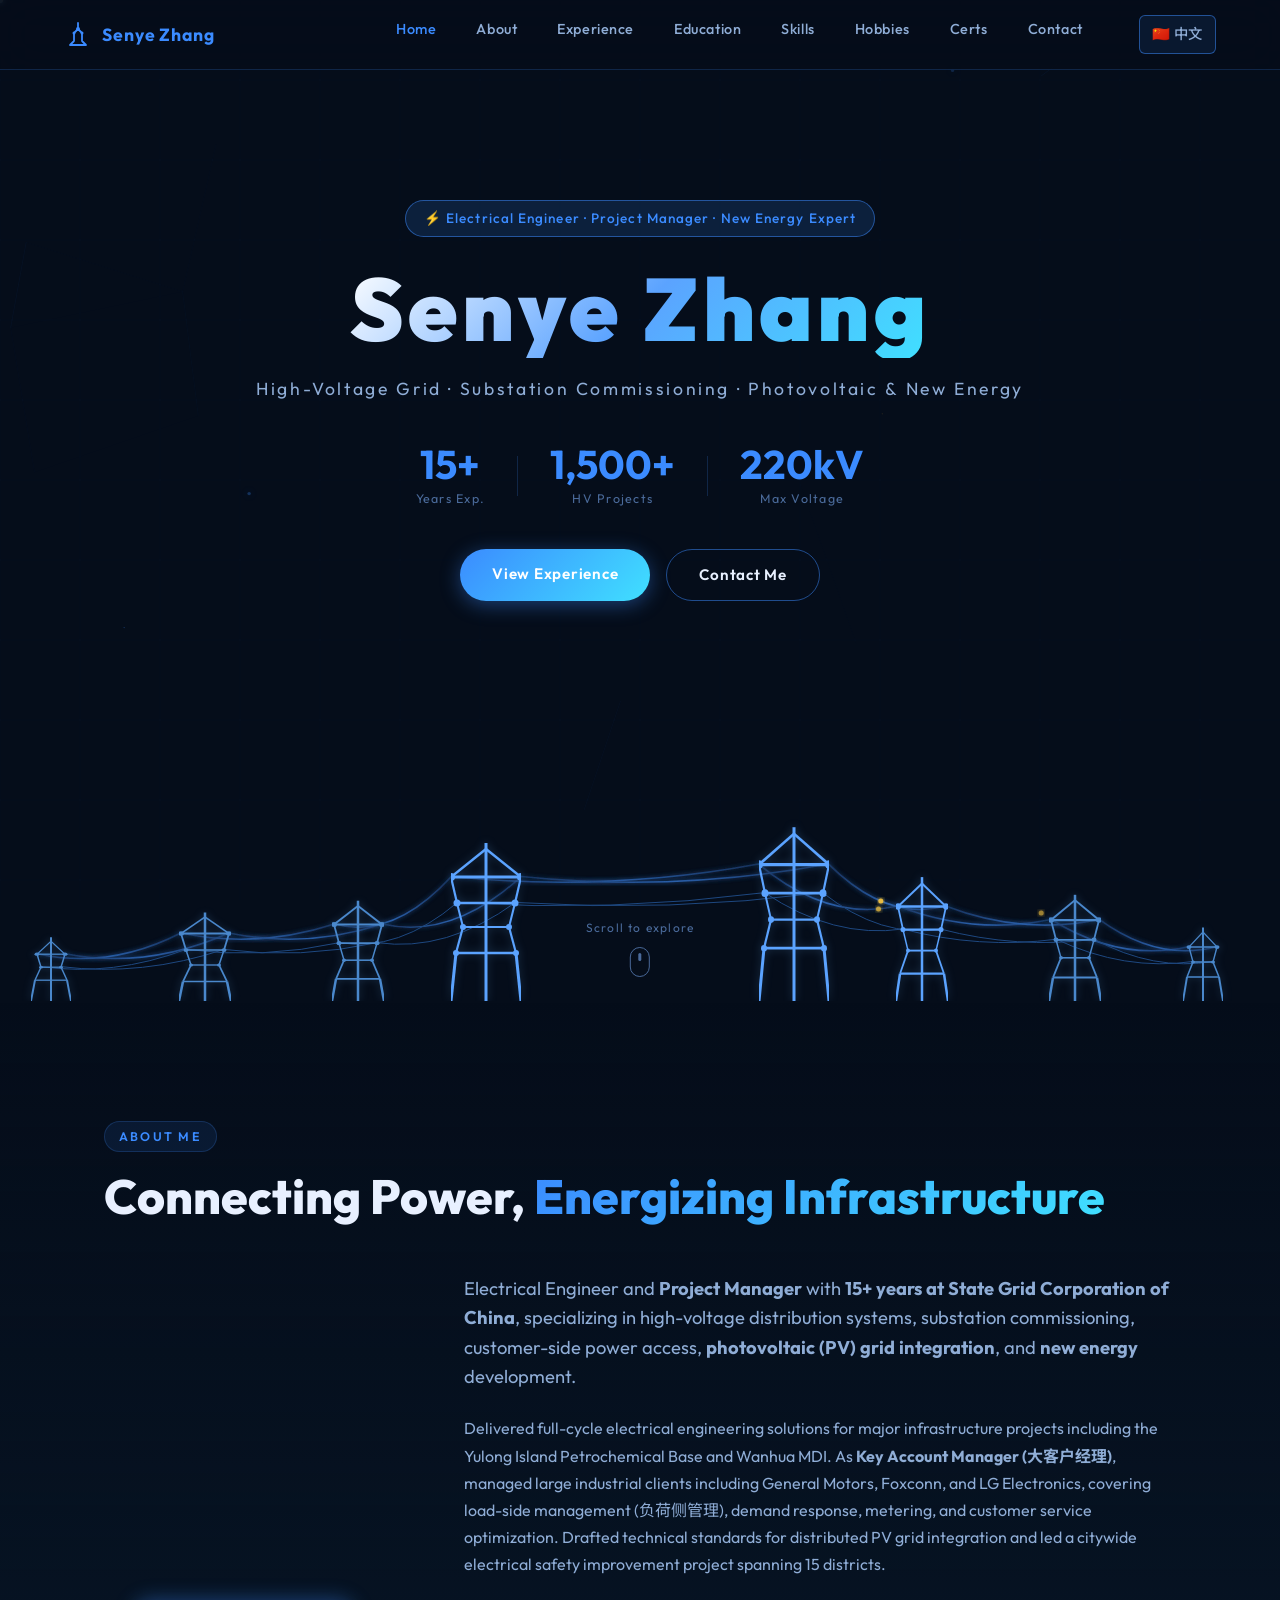
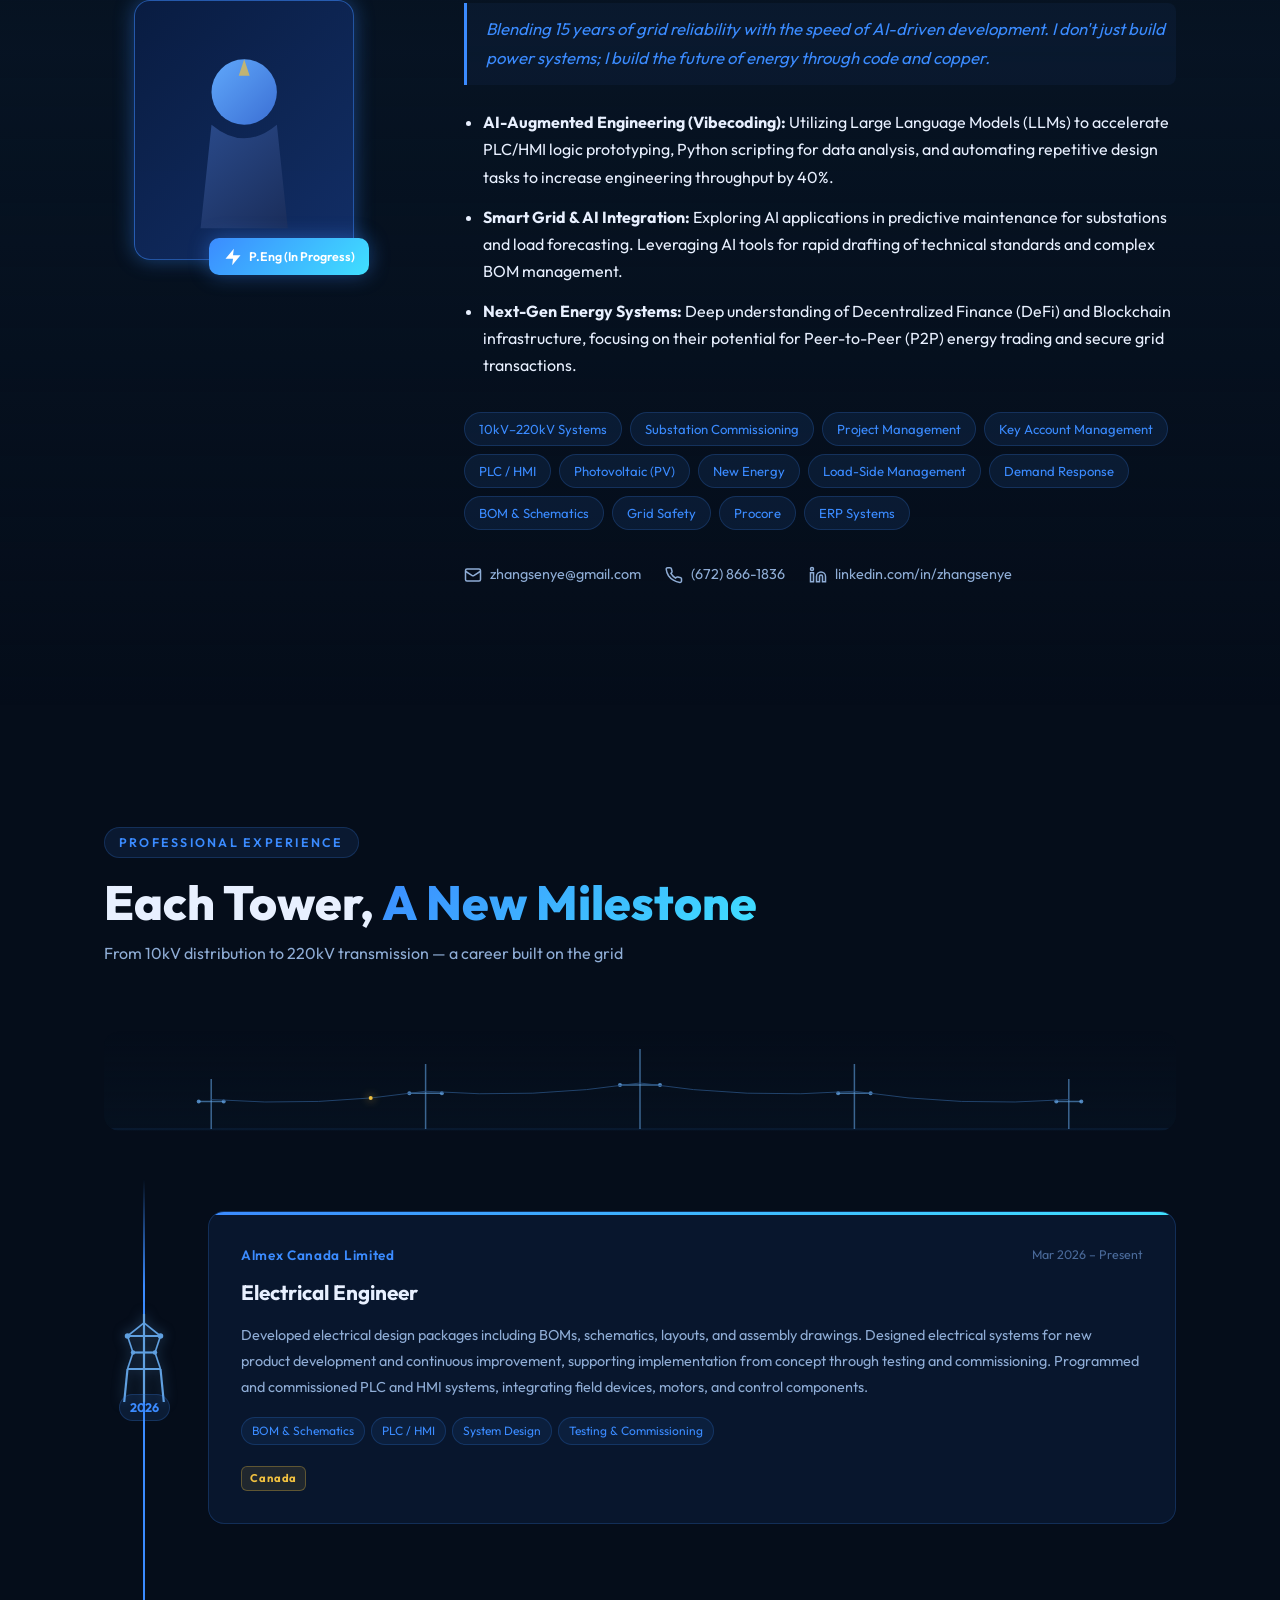
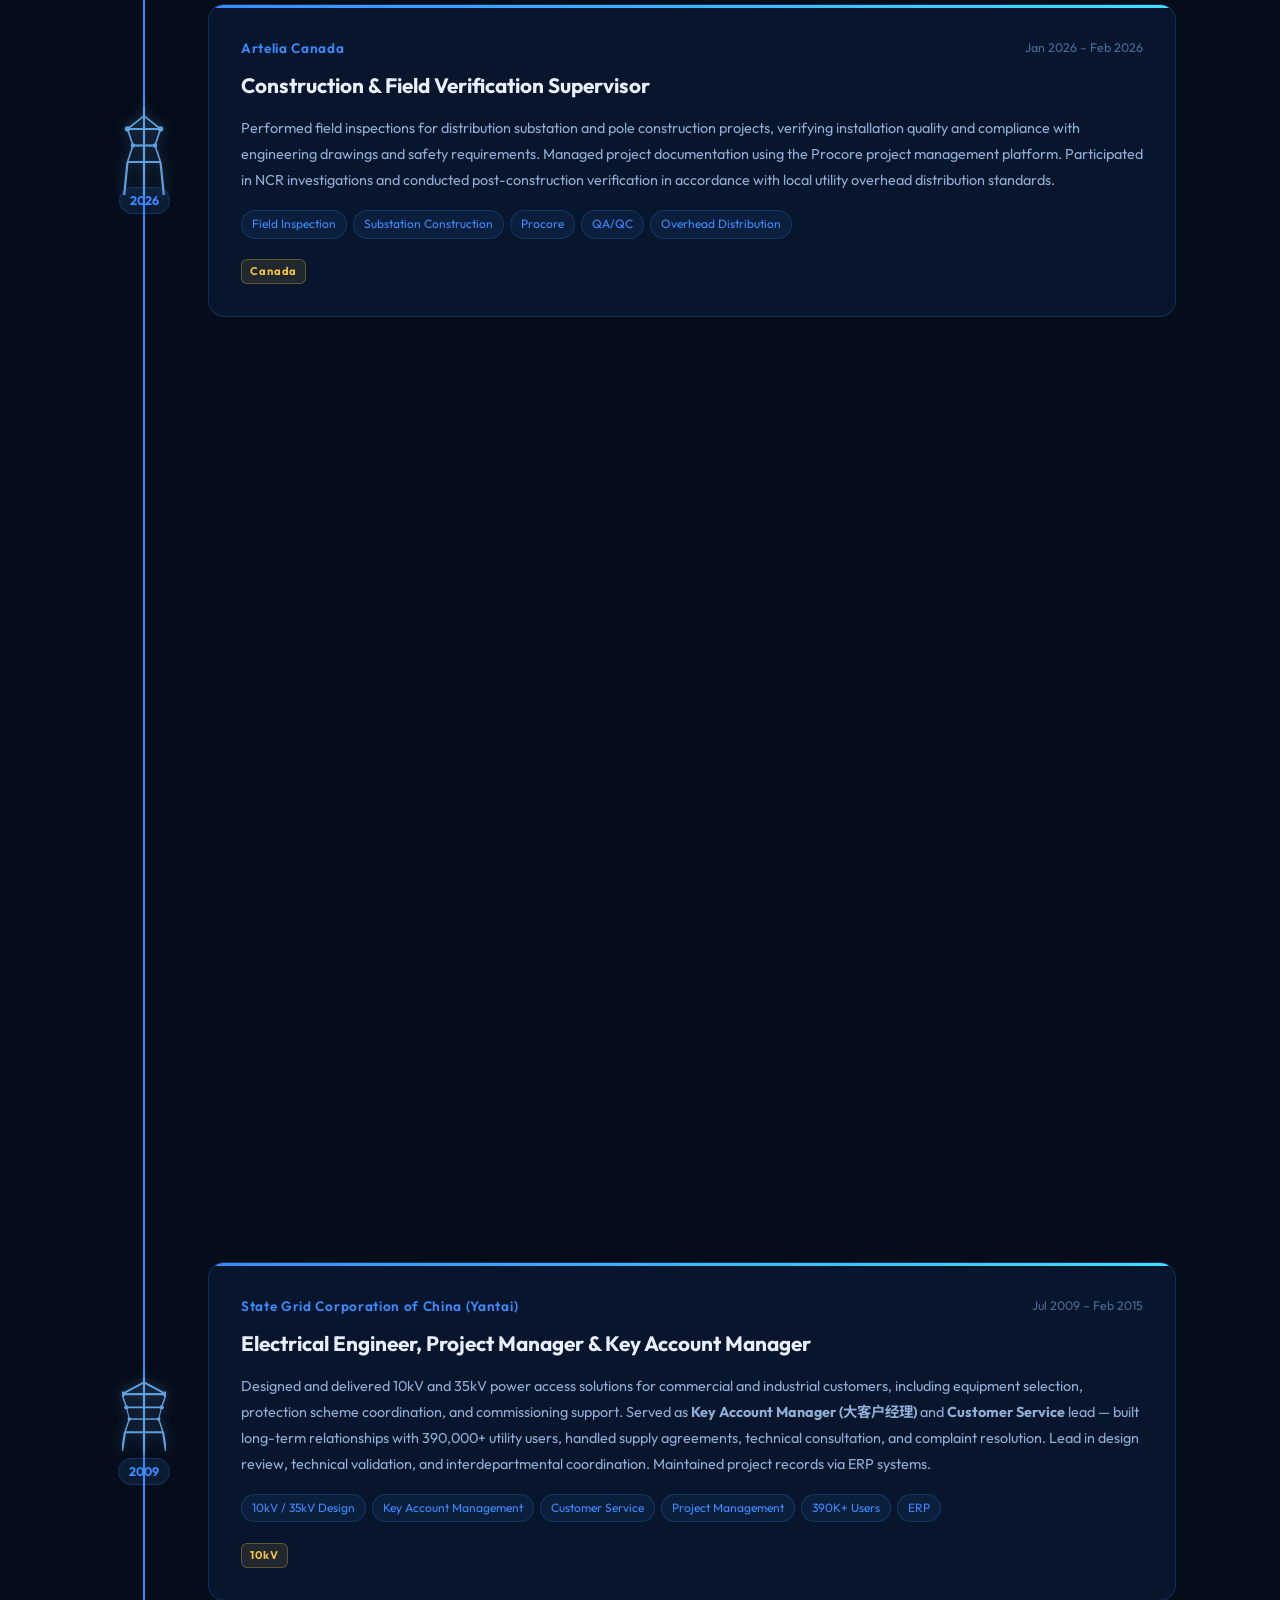
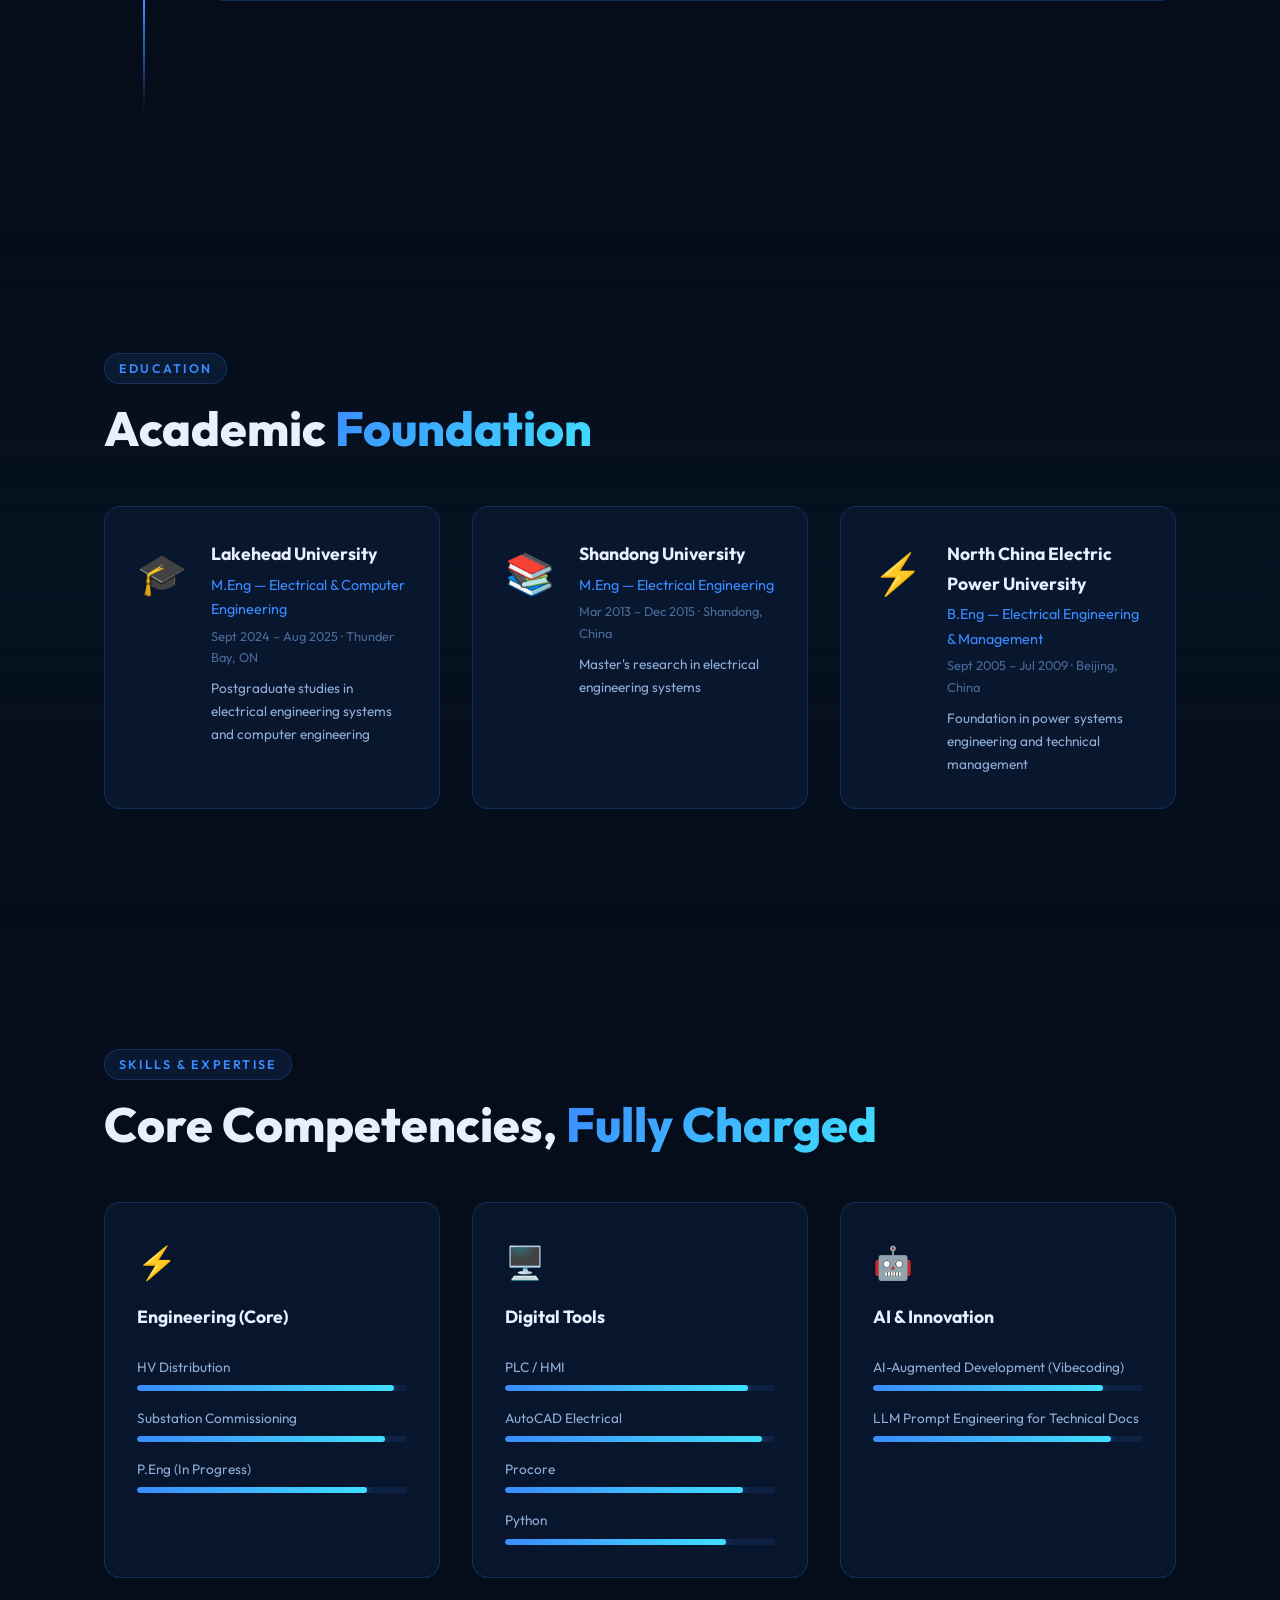
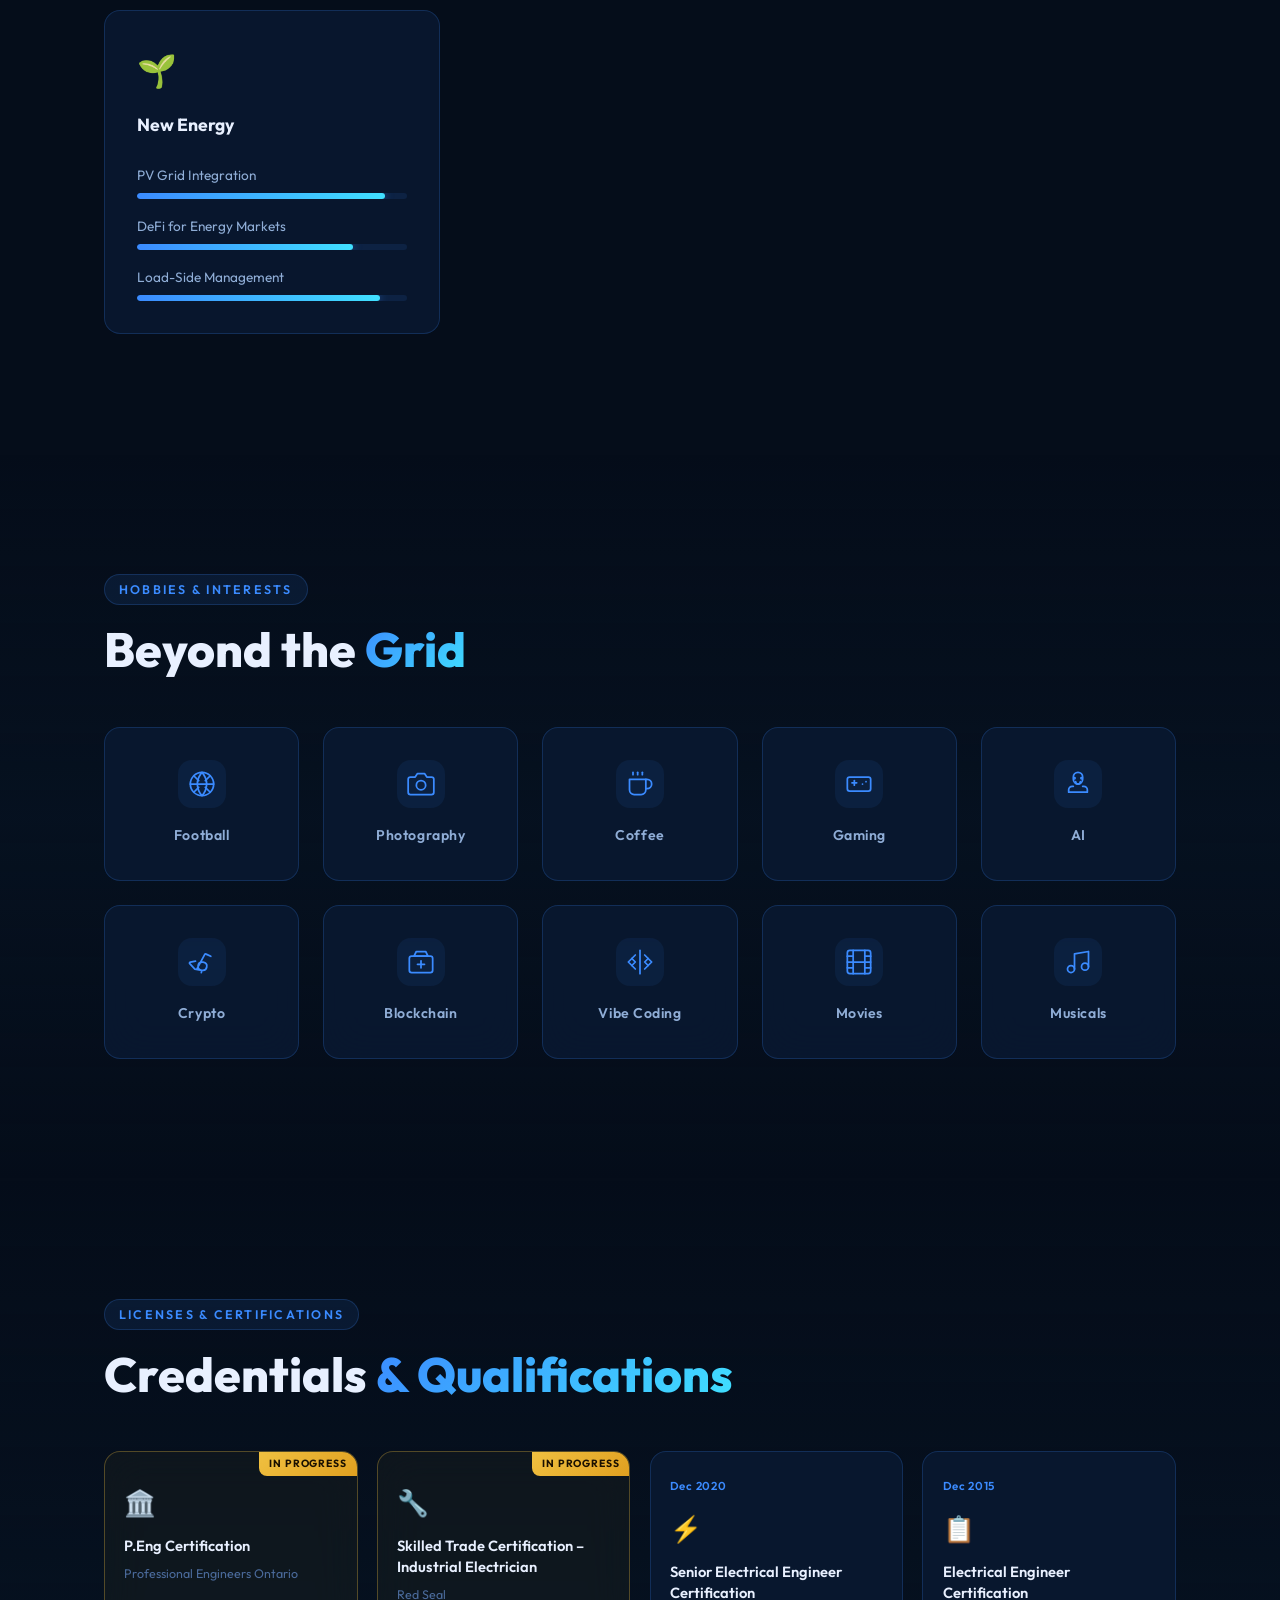
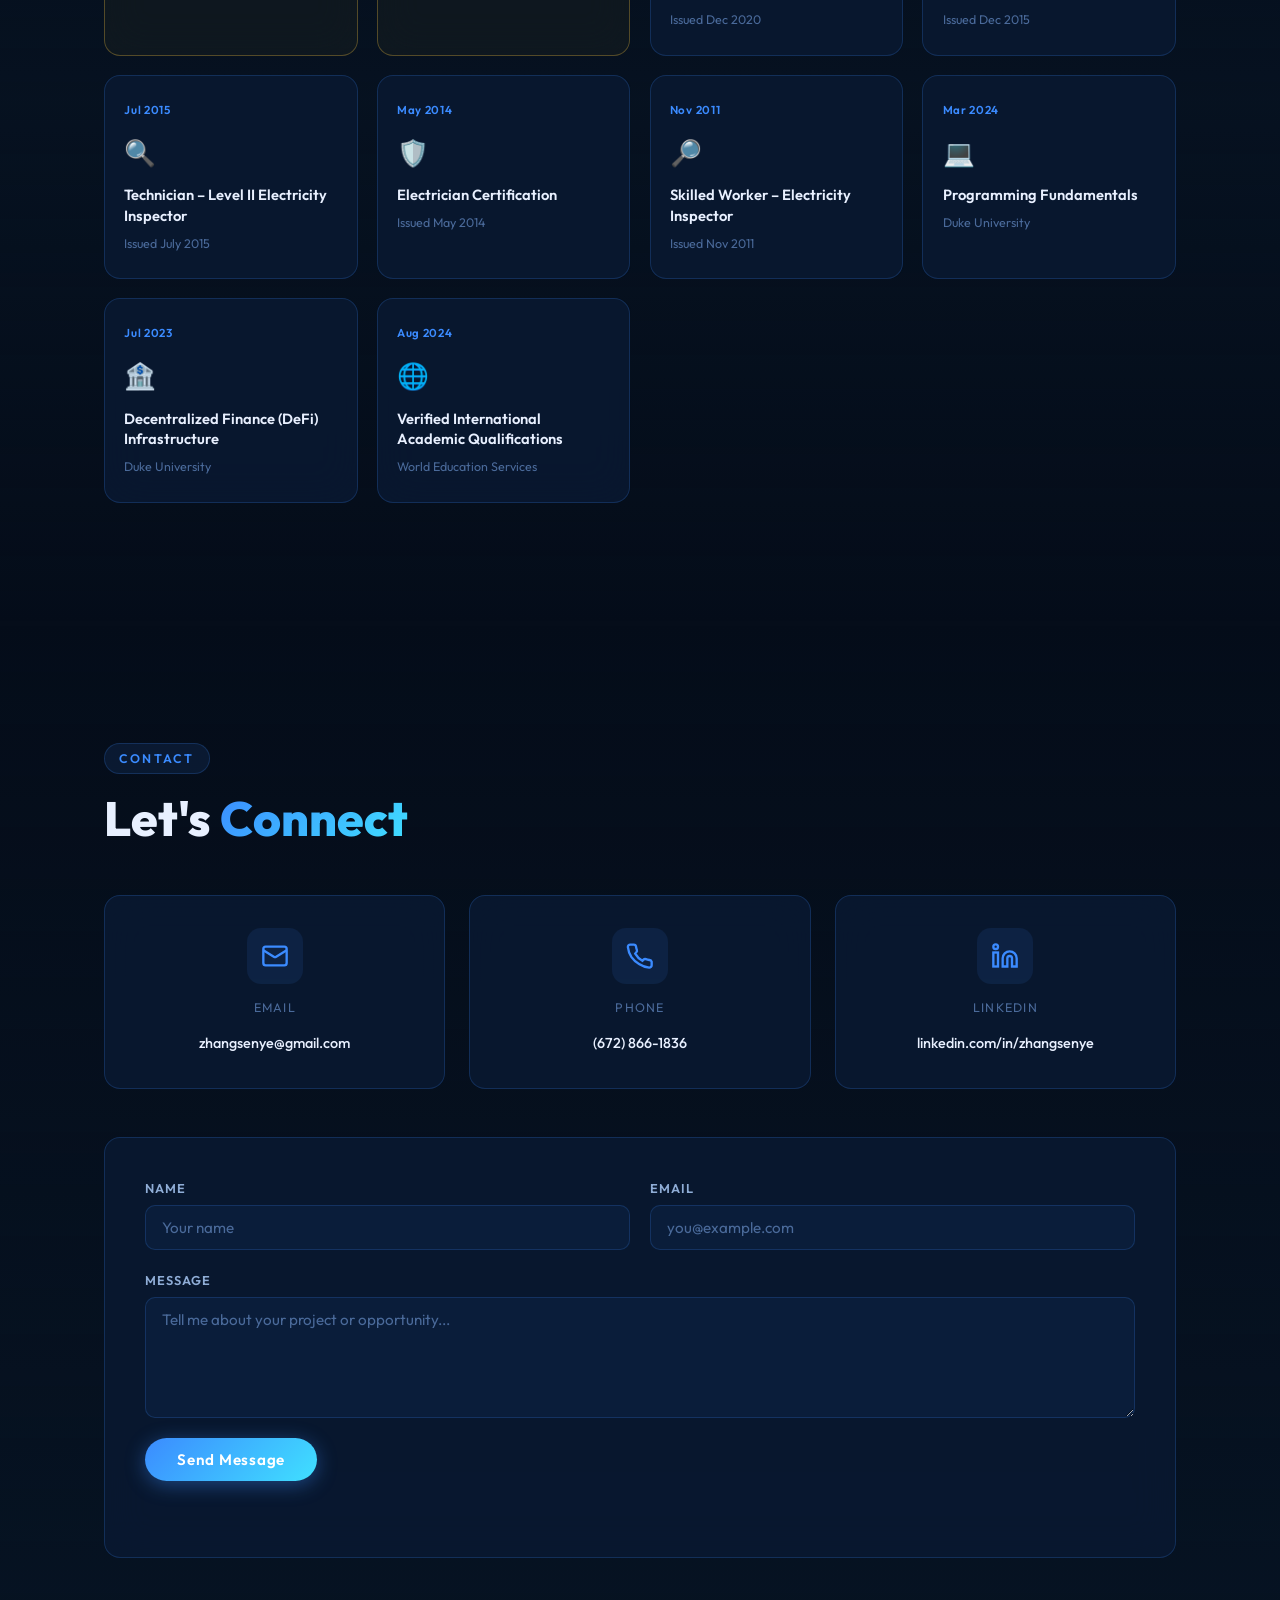
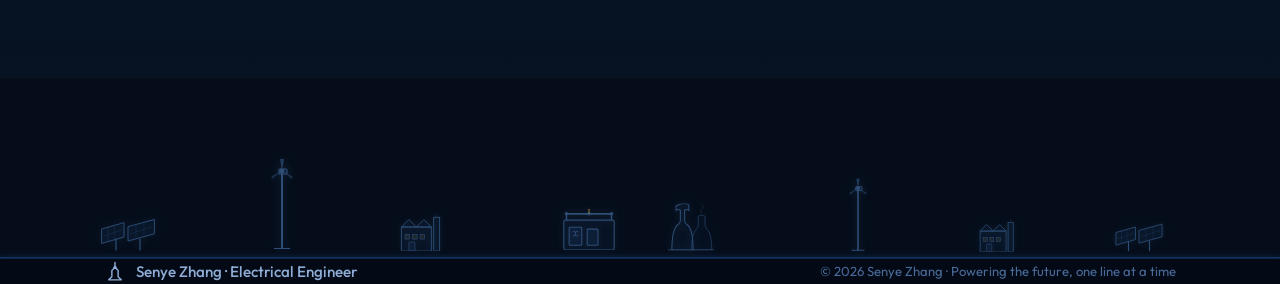
==== commit 9794e959: "Add contact form via Formspree - Contact form (name/email/message) on both EN and ZH pages - AJAX su" ====
--- a/index.html
+++ b/index.html
@@ -780,6 +780,25 @@
         <div class="contact-value">linkedin.com/in/zhangsenye</div>
       </a>
     </div>
+
+    <form class="contact-form" id="contactForm" action="https://formspree.io/f/mykapvdo" method="POST">
+      <div class="form-row">
+        <div class="form-field">
+          <label for="cfName">Name</label>
+          <input type="text" id="cfName" name="name" placeholder="Your name" required />
+        </div>
+        <div class="form-field">
+          <label for="cfEmail">Email</label>
+          <input type="email" id="cfEmail" name="email" placeholder="you@example.com" required />
+        </div>
+      </div>
+      <div class="form-field">
+        <label for="cfMessage">Message</label>
+        <textarea id="cfMessage" name="message" rows="5" placeholder="Tell me about your project or opportunity..." required></textarea>
+      </div>
+      <button type="submit" class="btn-primary form-submit" id="cfSubmit">Send Message</button>
+      <p class="form-status" id="cfStatus" role="status"></p>
+    </form>
   </div>
 </section>
 
--- a/style.css
+++ b/style.css
@@ -992,6 +992,89 @@
   font-size: 0.9rem;
   color: var(--text-primary);
   font-weight: 500;
+}
+
+/* ===== CONTACT FORM ===== */
+.contact-form {
+  margin-top: 3rem;
+  background: var(--bg-card);
+  border: 1px solid var(--border);
+  border-radius: var(--radius);
+  padding: 2.5rem;
+  backdrop-filter: blur(20px);
+  display: flex;
+  flex-direction: column;
+  gap: 1.2rem;
+}
+
+.form-row {
+  display: grid;
+  grid-template-columns: 1fr 1fr;
+  gap: 1.2rem;
+}
+
+.form-field {
+  display: flex;
+  flex-direction: column;
+  gap: 6px;
+}
+
+.form-field label {
+  font-size: 0.8rem;
+  font-weight: 600;
+  letter-spacing: 0.08em;
+  text-transform: uppercase;
+  color: var(--text-secondary);
+}
+
+.form-field input,
+.form-field textarea {
+  font-family: var(--font-main);
+  font-size: 0.95rem;
+  color: var(--text-primary);
+  background: rgba(59, 139, 255, 0.06);
+  border: 1px solid var(--border);
+  border-radius: 10px;
+  padding: 12px 16px;
+  transition: border-color 0.2s ease, box-shadow 0.2s ease;
+  resize: vertical;
+}
+
+.form-field input::placeholder,
+.form-field textarea::placeholder {
+  color: var(--text-muted);
+}
+
+.form-field input:focus,
+.form-field textarea:focus {
+  outline: none;
+  border-color: var(--accent);
+  box-shadow: 0 0 12px rgba(59, 139, 255, 0.25);
+}
+
+.form-submit {
+  border: none;
+  align-self: flex-start;
+}
+
+.form-submit:disabled {
+  opacity: 0.6;
+  cursor: not-allowed;
+  transform: none;
+}
+
+.form-status {
+  font-size: 0.88rem;
+  min-height: 1.2em;
+  margin: 0;
+}
+
+.form-status.success { color: #4ade80; }
+.form-status.error { color: #f87171; }
+
+@media (max-width: 640px) {
+  .form-row { grid-template-columns: 1fr; }
+  .contact-form { padding: 1.5rem; }
 }
 
 /* ===== HOBBIES SECTION ===== */
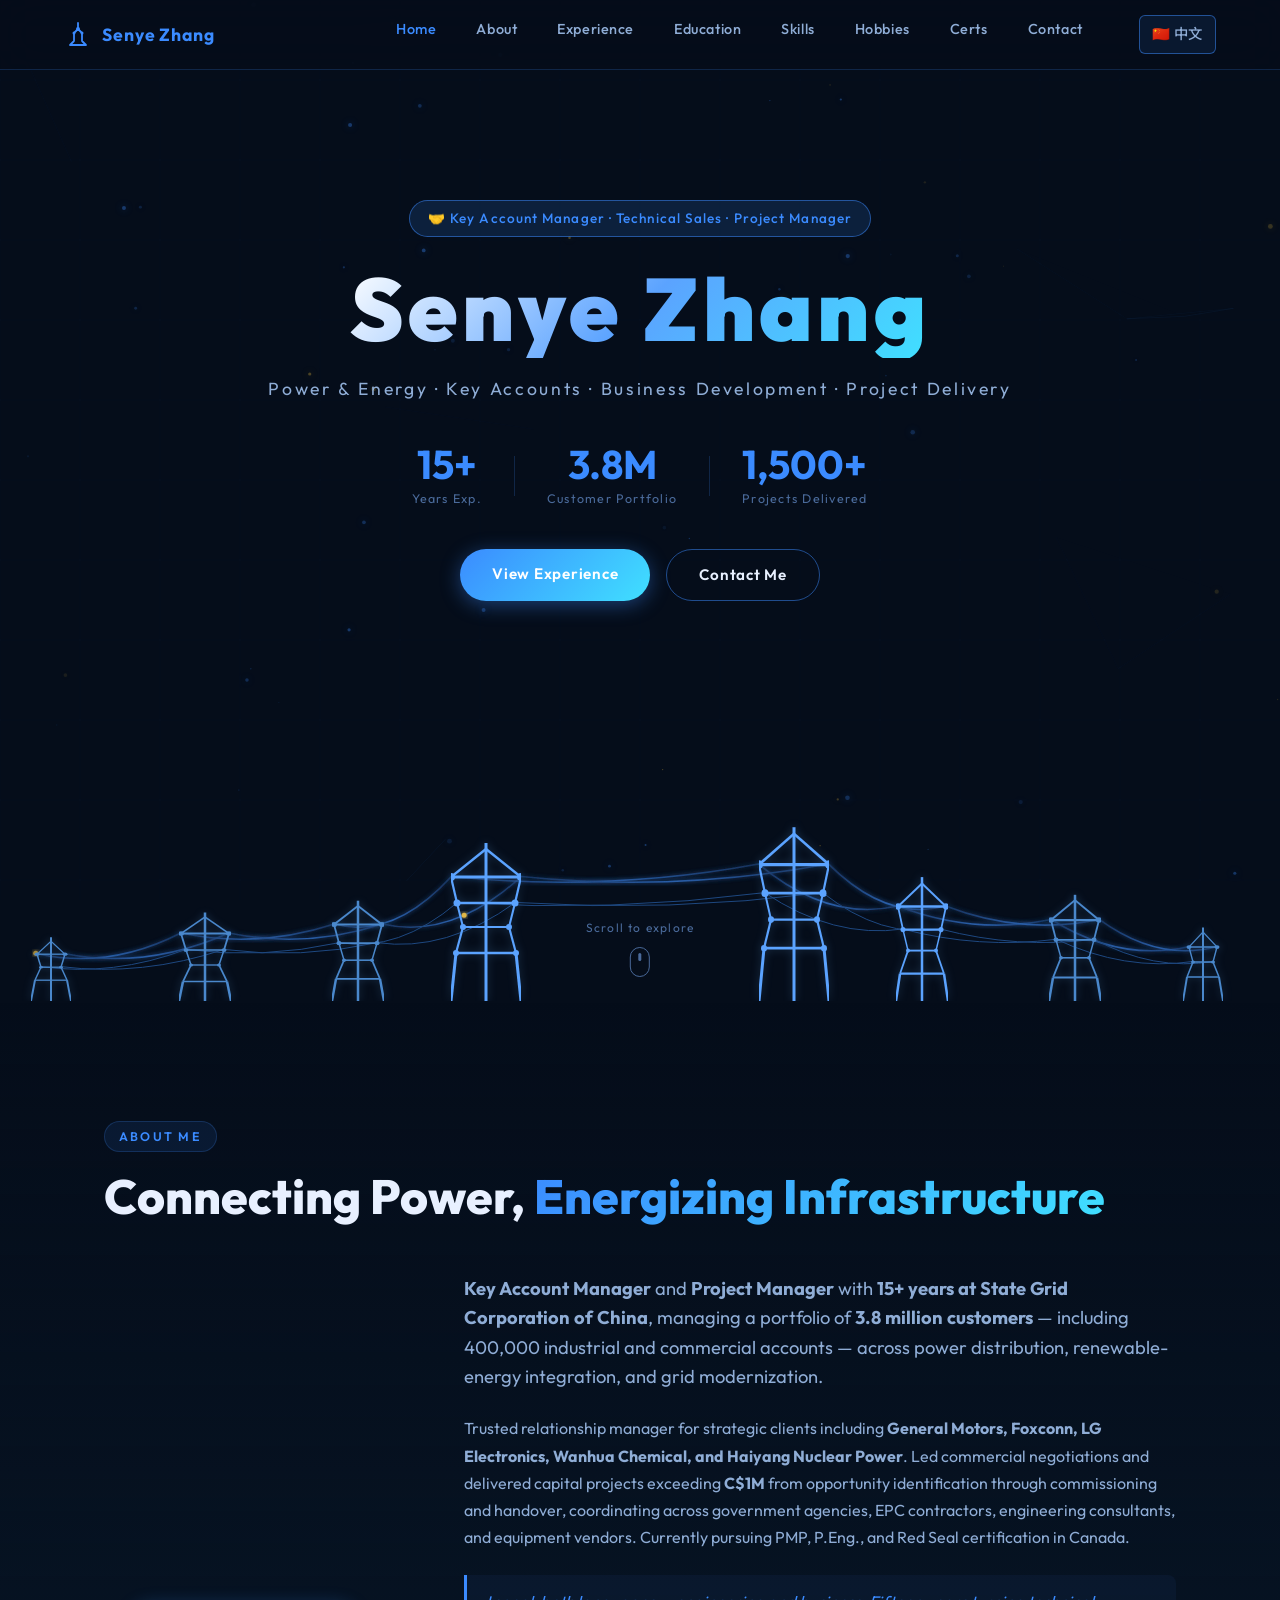
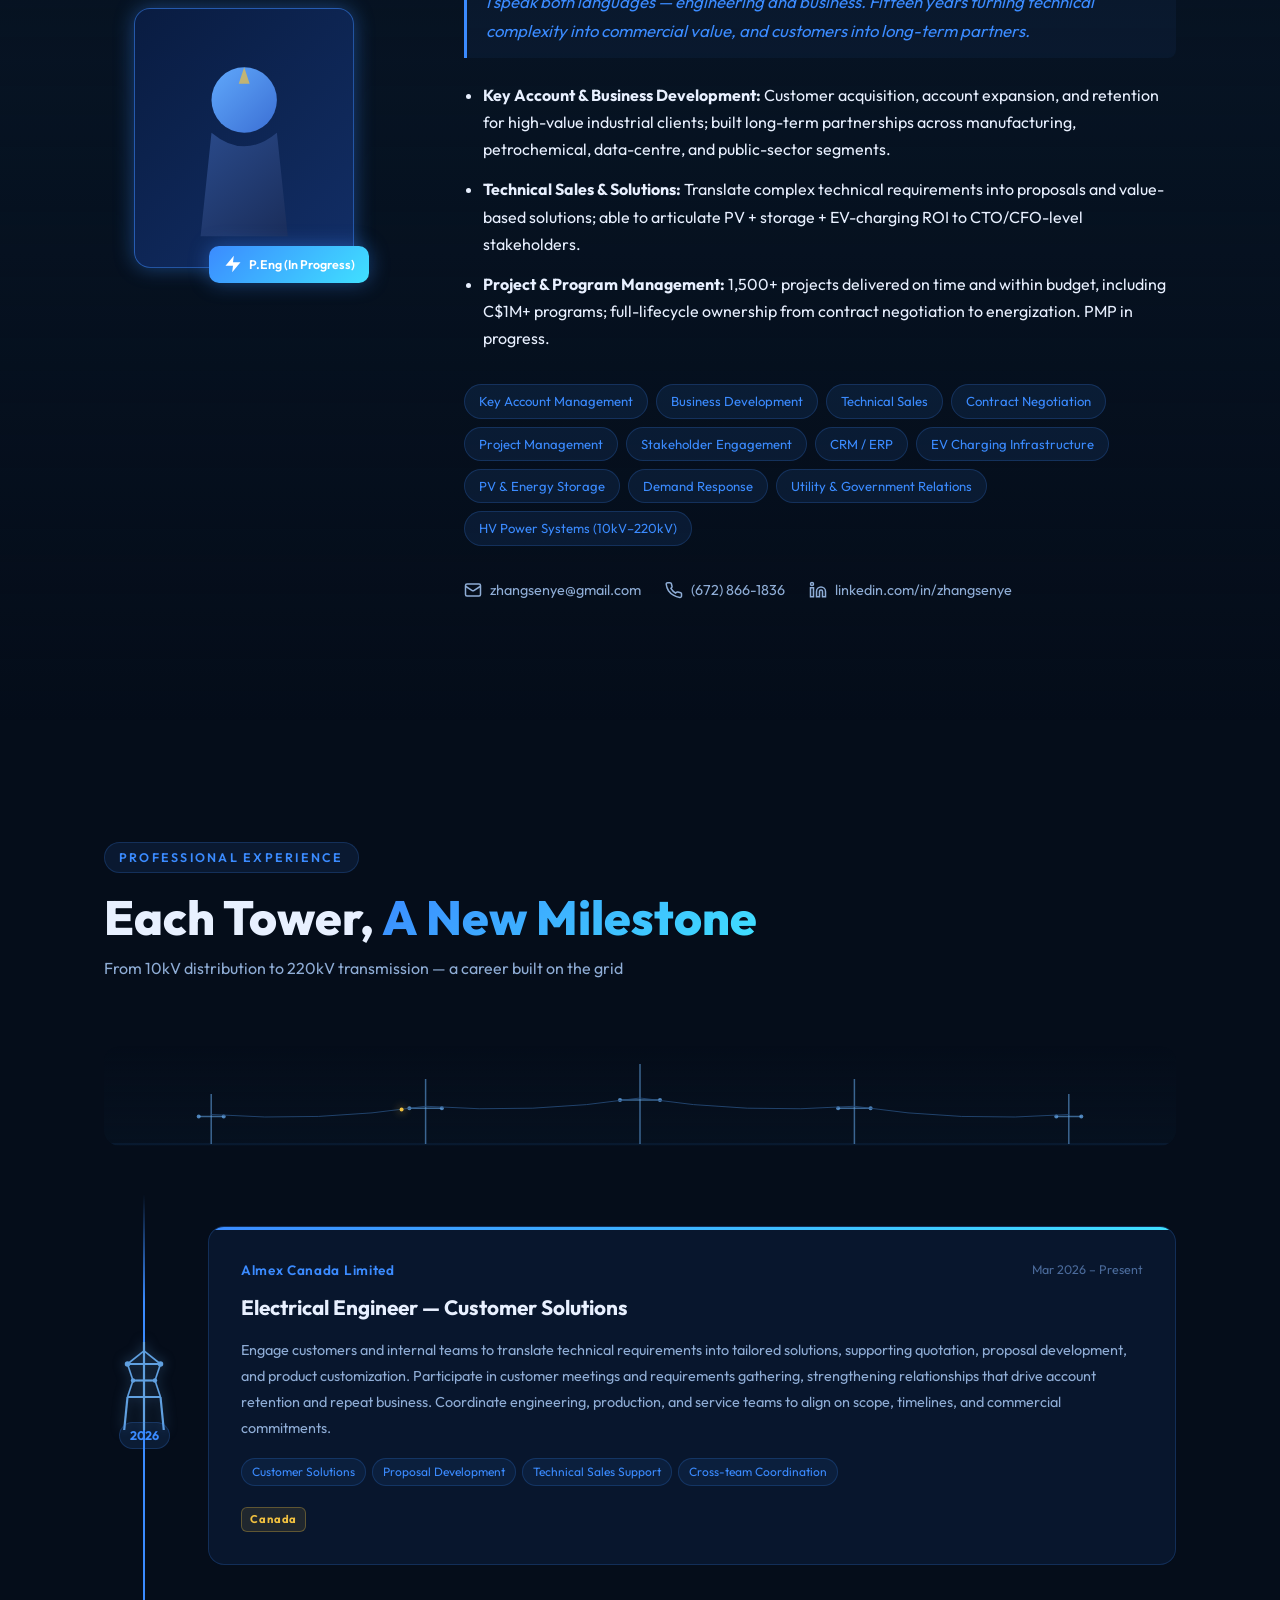
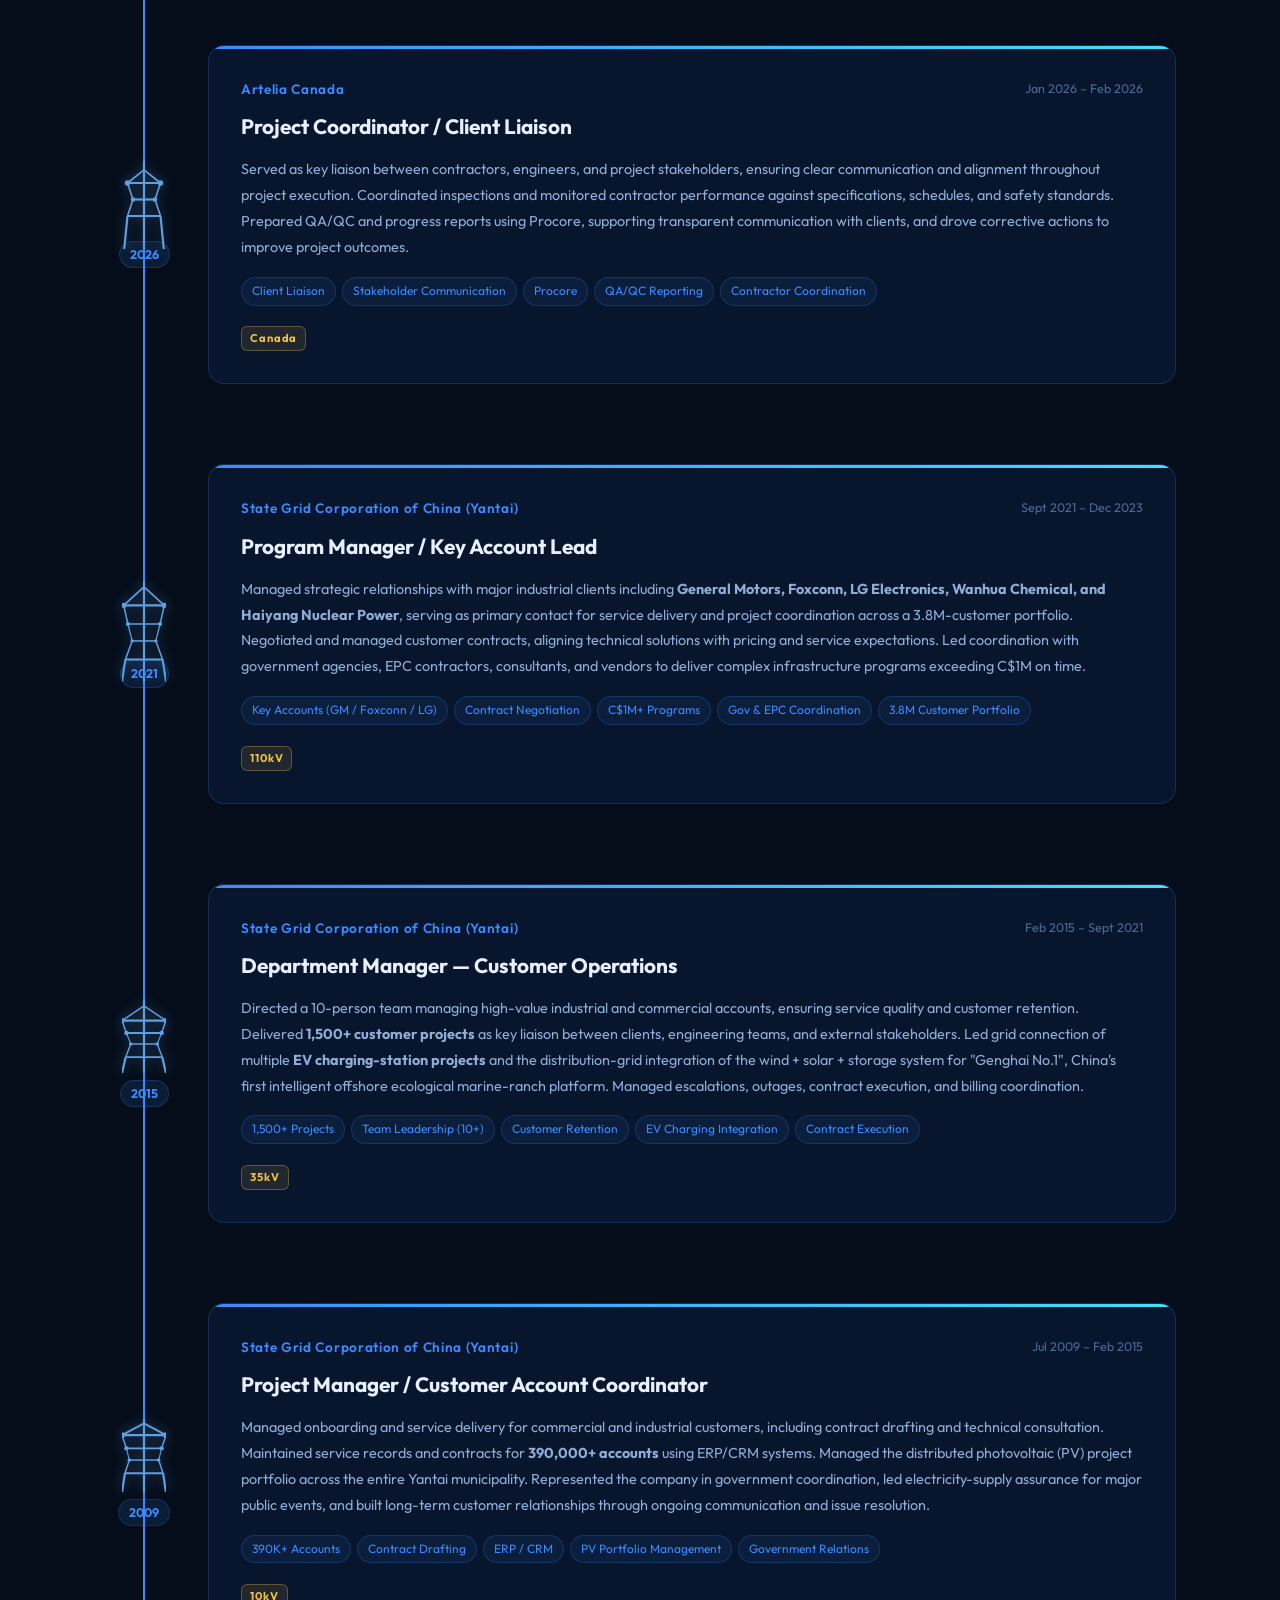
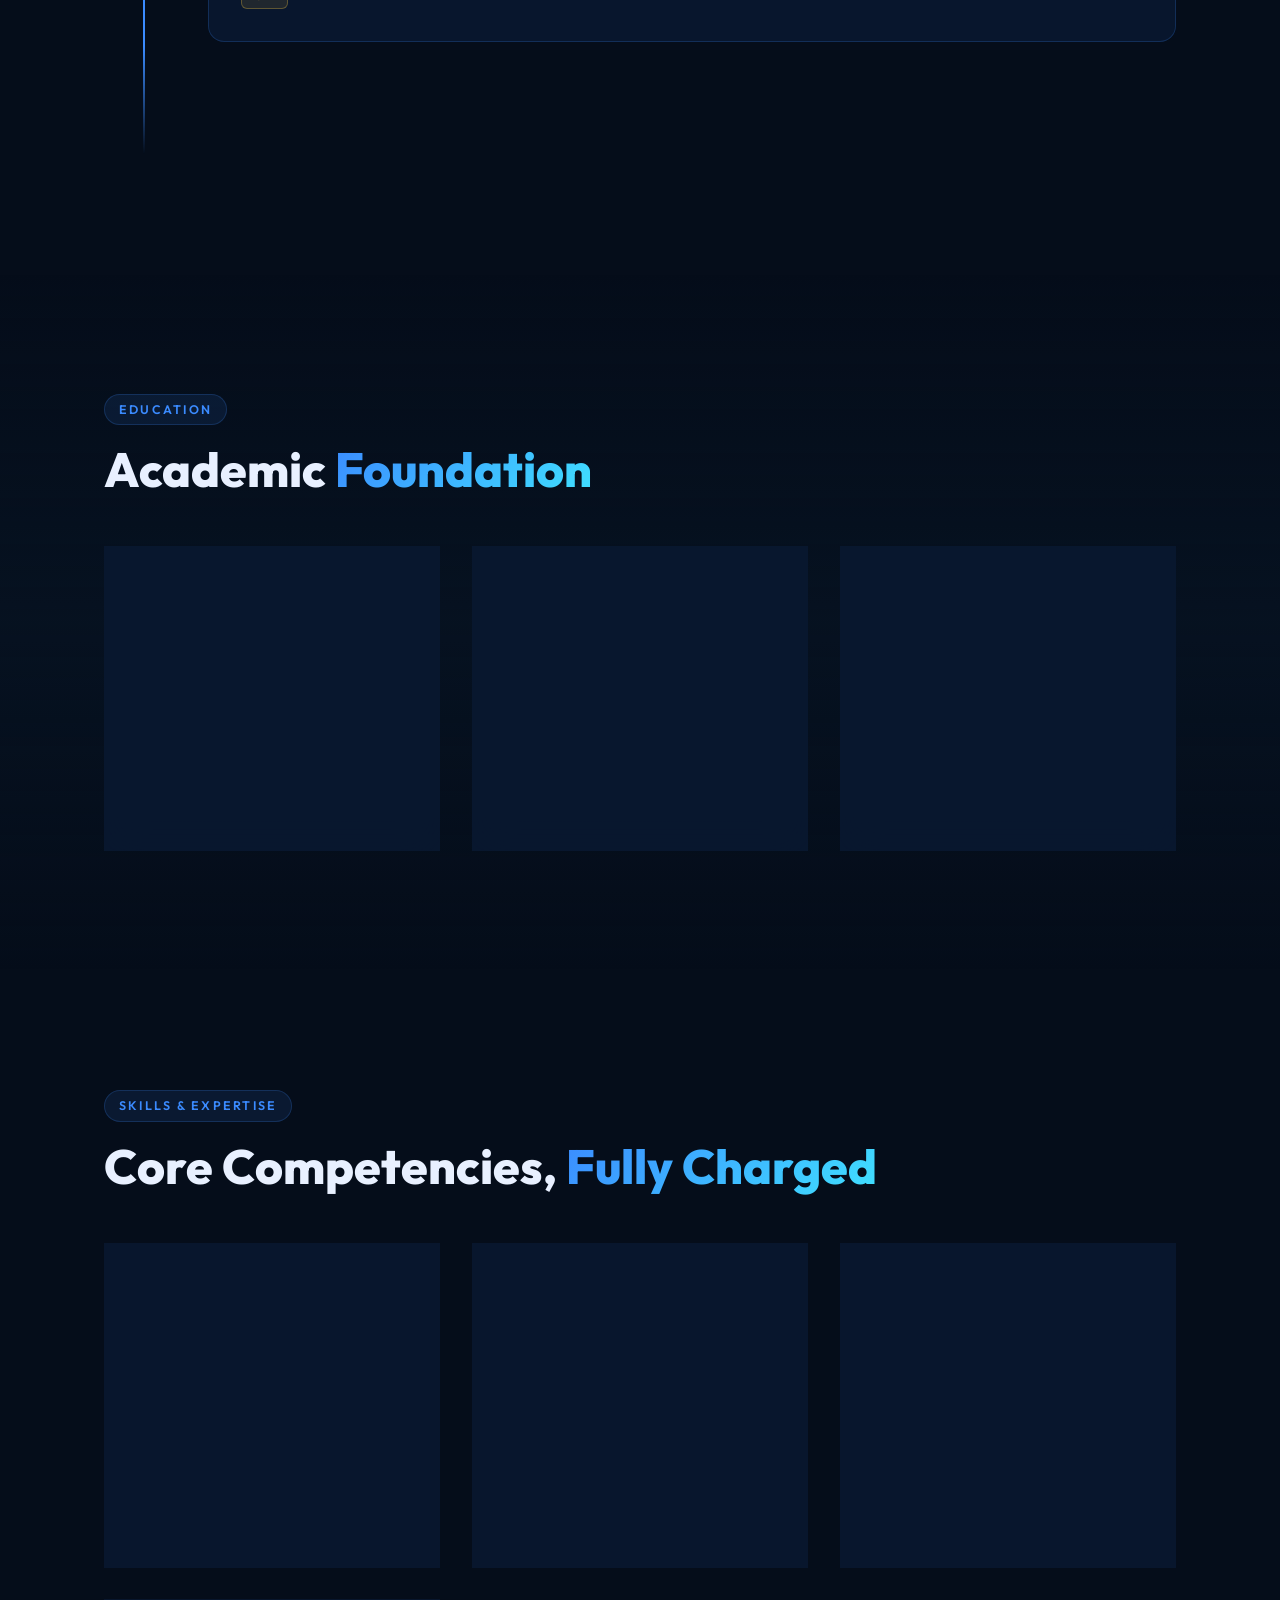
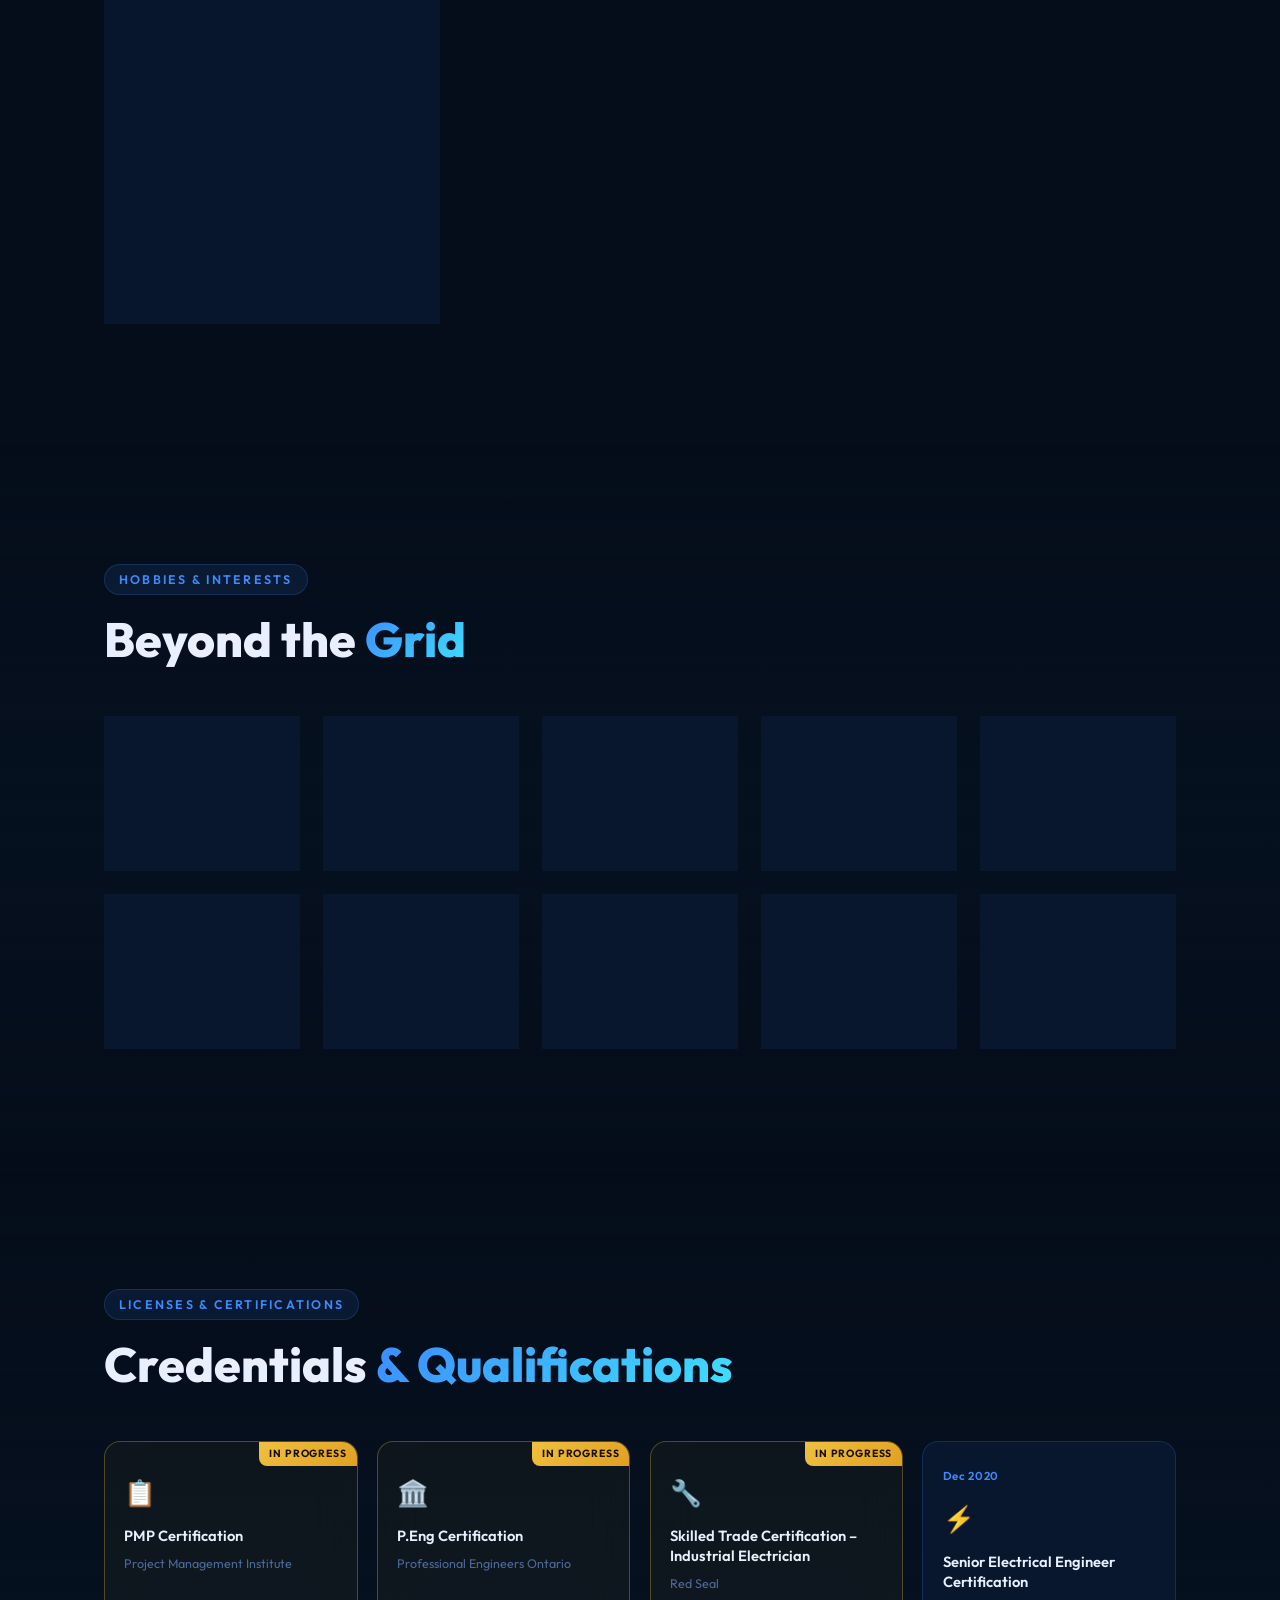
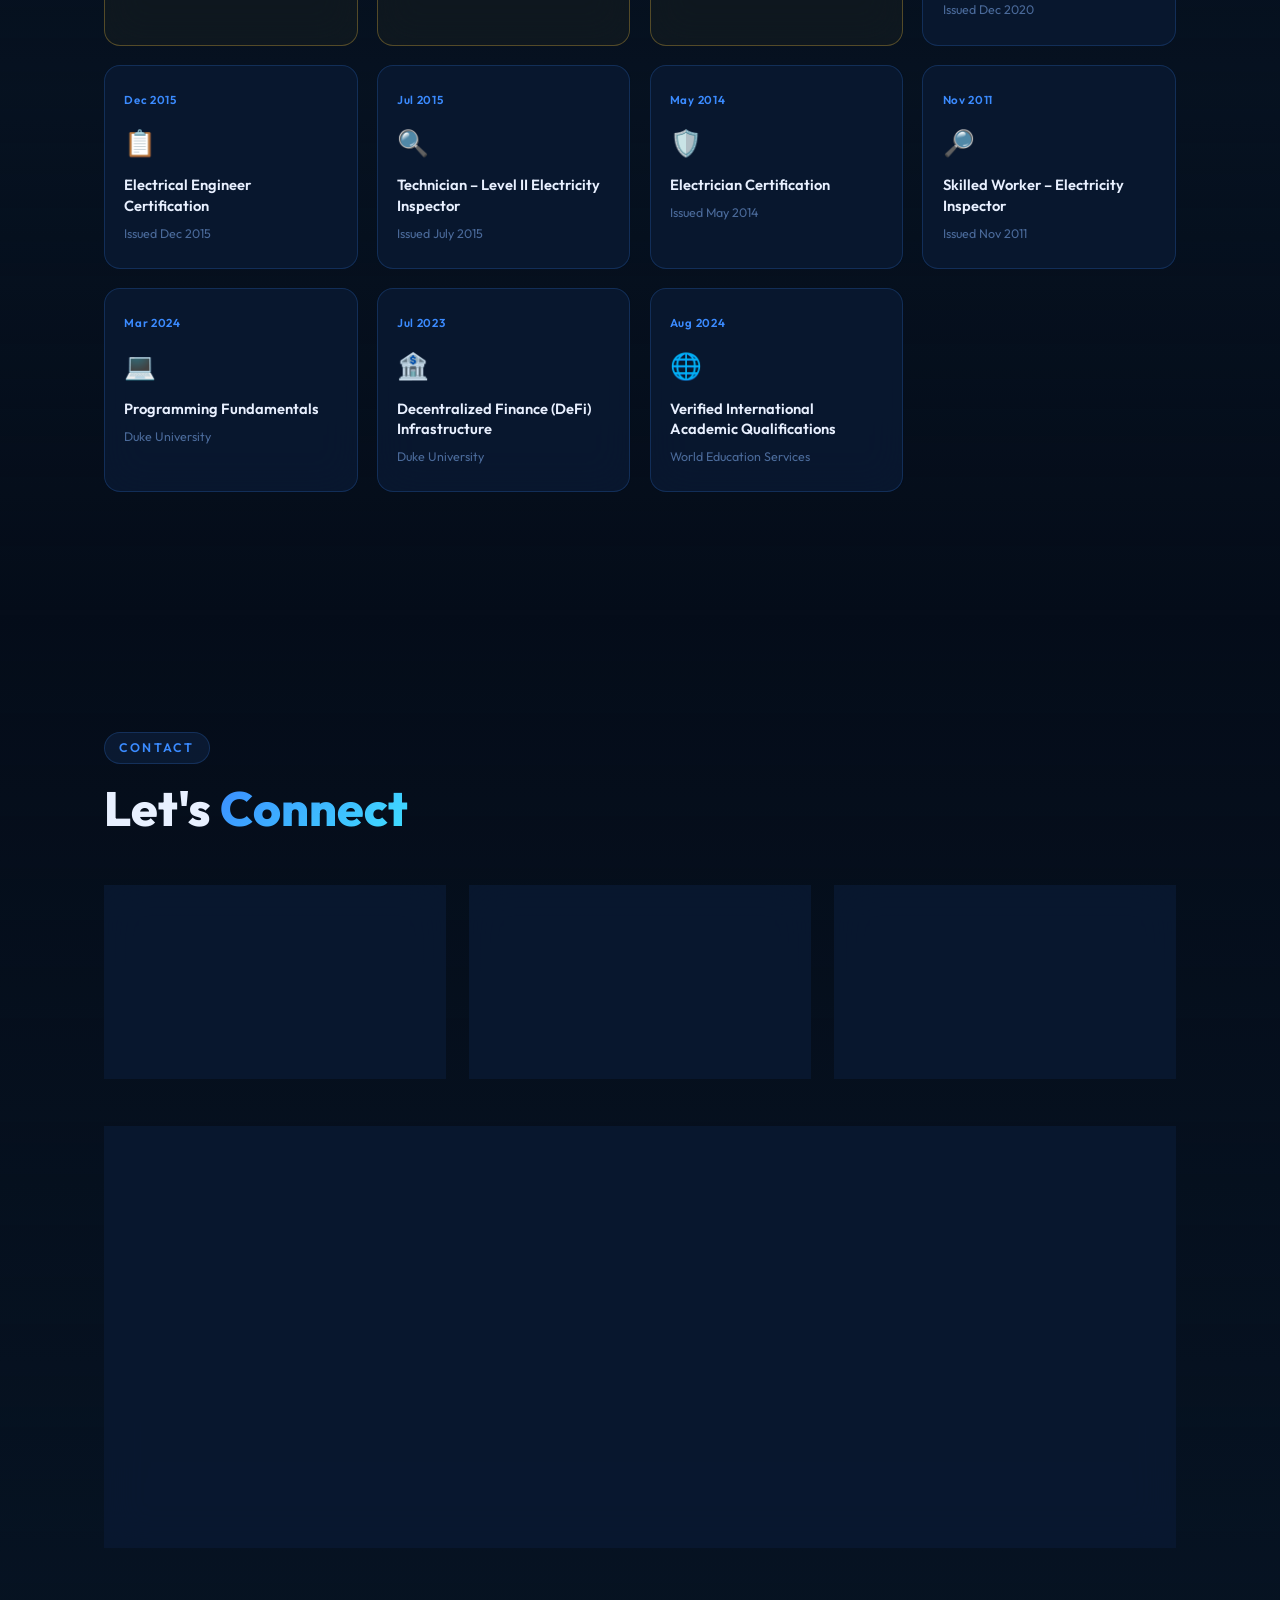
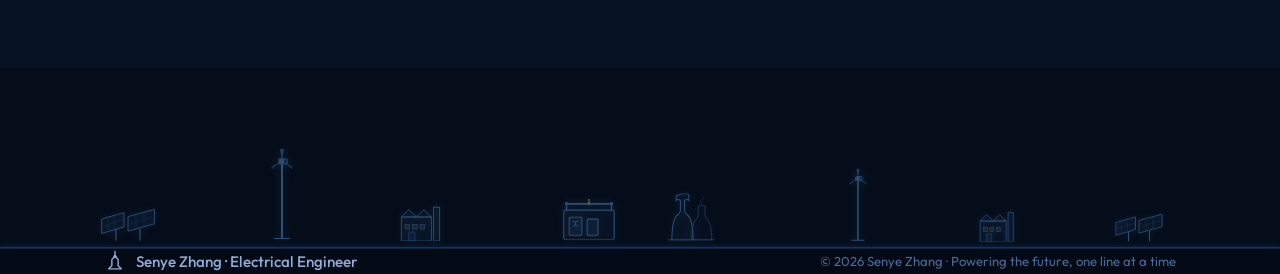
==== commit 4fc3bccd: "Reposition site for KAM / Technical Sales / PM roles Content rewrite based on latest resumes, shifti" ====
--- a/index.html
+++ b/index.html
@@ -3,15 +3,15 @@
 <head>
   <meta charset="UTF-8" />
   <meta name="viewport" content="width=device-width, initial-scale=1.0" />
-  <title>Senye Zhang | Electrical Engineer</title>
-  <meta name="description" content="Senye Zhang — Electrical Engineer with 15+ years specializing in high-voltage distribution systems, substation commissioning, and customer-side power access." />
-  <meta property="og:title" content="Senye Zhang | Electrical Engineer" />
-  <meta property="og:description" content="15+ years · 1,500+ HV Projects · Substation Commissioning · PV & New Energy · Now in Canada" />
+  <title>Senye Zhang | Key Account Manager · Technical Sales · Project Manager</title>
+  <meta name="description" content="Senye Zhang — Key Account Manager and Project Manager with 15+ years in power & energy, managing a 3.8M-customer portfolio and strategic clients including GM, Foxconn, and LG." />
+  <meta property="og:title" content="Senye Zhang | Key Account Manager · Technical Sales · Project Manager" />
+  <meta property="og:description" content="15+ years in Power & Energy · 3.8M Customer Portfolio · 1,500+ Projects · GM / Foxconn / LG / Wanhua · Now in Canada" />
   <meta property="og:type" content="website" />
   <meta property="og:url" content="https://isparkyou-github.github.io" />
   <meta name="twitter:card" content="summary" />
-  <meta name="twitter:title" content="Senye Zhang | Electrical Engineer" />
-  <meta name="twitter:description" content="15+ years · 1,500+ HV Projects · Substation Commissioning · PV & New Energy · Now in Canada" />
+  <meta name="twitter:title" content="Senye Zhang | Key Account Manager · Technical Sales · Project Manager" />
+  <meta name="twitter:description" content="15+ years in Power & Energy · 3.8M Customer Portfolio · 1,500+ Projects · GM / Foxconn / LG / Wanhua · Now in Canada" />
   <link rel="preconnect" href="https://fonts.googleapis.com" />
   <link rel="preconnect" href="https://fonts.gstatic.com" crossorigin />
   <link href="https://fonts.googleapis.com/css2?family=Outfit:wght@300;400;500;600;700;900&family=Noto+Sans+SC:wght@300;400;500;700&display=swap" rel="stylesheet" />
@@ -57,11 +57,11 @@
   </div>
 
   <div class="hero-content">
-    <div class="hero-badge">⚡ Electrical Engineer · Project Manager · New Energy Expert</div>
+    <div class="hero-badge">🤝 Key Account Manager · Technical Sales · Project Manager</div>
     <h1 class="hero-title">
       <span class="name-en">Senye Zhang</span>
     </h1>
-    <p class="hero-subtitle">High-Voltage Grid · Substation Commissioning · Photovoltaic & New Energy</p>
+    <p class="hero-subtitle">Power & Energy · Key Accounts · Business Development · Project Delivery</p>
     <div class="hero-stats">
       <div class="stat">
         <span class="stat-num">15+</span>
@@ -69,13 +69,13 @@
       </div>
       <div class="stat-div"></div>
       <div class="stat">
-        <span class="stat-num">1,500+</span>
-        <span class="stat-label">HV Projects</span>
+        <span class="stat-num">3.8M</span>
+        <span class="stat-label">Customer Portfolio</span>
       </div>
       <div class="stat-div"></div>
       <div class="stat">
-        <span class="stat-num">220kV</span>
-        <span class="stat-label">Max Voltage</span>
+        <span class="stat-num">1,500+</span>
+        <span class="stat-label">Projects Delivered</span>
       </div>
     </div>
     <div class="hero-cta">
@@ -125,33 +125,32 @@
       </div>
       <div class="about-text">
         <p class="about-intro">
-          Electrical Engineer and <strong>Project Manager</strong> with <strong>15+ years at State Grid Corporation of China</strong>, specializing in high-voltage distribution systems, substation commissioning, customer-side power access, <strong>photovoltaic (PV) grid integration</strong>, and <strong>new energy</strong> development.
+          <strong>Key Account Manager</strong> and <strong>Project Manager</strong> with <strong>15+ years at State Grid Corporation of China</strong>, managing a portfolio of <strong>3.8 million customers</strong> — including 400,000 industrial and commercial accounts — across power distribution, renewable-energy integration, and grid modernization.
         </p>
         <p>
-          Delivered full-cycle electrical engineering solutions for major infrastructure projects including the Yulong Island Petrochemical Base and Wanhua MDI. As <strong>Key Account Manager (大客户经理)</strong>, managed large industrial clients including General Motors, Foxconn, and LG Electronics, covering load-side management (负荷侧管理), demand response, metering, and customer service optimization. Drafted technical standards for distributed PV grid integration and led a citywide electrical safety improvement project spanning 15 districts.
+          Trusted relationship manager for strategic clients including <strong>General Motors, Foxconn, LG Electronics, Wanhua Chemical, and Haiyang Nuclear Power</strong>. Led commercial negotiations and delivered capital projects exceeding <strong>C$1M</strong> from opportunity identification through commissioning and handover, coordinating across government agencies, EPC contractors, engineering consultants, and equipment vendors. Currently pursuing PMP, P.Eng., and Red Seal certification in Canada.
         </p>
         <blockquote class="about-quote">
-          Blending 15 years of grid reliability with the speed of AI-driven development. I don't just build power systems; I build the future of energy through code and copper.
+          I speak both languages — engineering and business. Fifteen years turning technical complexity into commercial value, and customers into long-term partners.
         </blockquote>
-        <ul style="margin-top: 1.5rem; margin-bottom: 2rem; padding-left: 1.2rem; line-height: 1.7; color: var(--text);">
-          <li style="margin-bottom: 0.8rem;"><strong>AI-Augmented Engineering (Vibecoding):</strong> Utilizing Large Language Models (LLMs) to accelerate PLC/HMI logic prototyping, Python scripting for data analysis, and automating repetitive design tasks to increase engineering throughput by 40%.</li>
-          <li style="margin-bottom: 0.8rem;"><strong>Smart Grid & AI Integration:</strong> Exploring AI applications in predictive maintenance for substations and load forecasting. Leveraging AI tools for rapid drafting of technical standards and complex BOM management.</li>
-          <li><strong>Next-Gen Energy Systems:</strong> Deep understanding of Decentralized Finance (DeFi) and Blockchain infrastructure, focusing on their potential for Peer-to-Peer (P2P) energy trading and secure grid transactions.</li>
+        <ul style="margin-top: 1.5rem; margin-bottom: 2rem; padding-left: 1.2rem; line-height: 1.7; color: var(--text-primary);">
+          <li style="margin-bottom: 0.8rem;"><strong>Key Account & Business Development:</strong> Customer acquisition, account expansion, and retention for high-value industrial clients; built long-term partnerships across manufacturing, petrochemical, data-centre, and public-sector segments.</li>
+          <li style="margin-bottom: 0.8rem;"><strong>Technical Sales & Solutions:</strong> Translate complex technical requirements into proposals and value-based solutions; able to articulate PV + storage + EV-charging ROI to CTO/CFO-level stakeholders.</li>
+          <li><strong>Project & Program Management:</strong> 1,500+ projects delivered on time and within budget, including C$1M+ programs; full-lifecycle ownership from contract negotiation to energization. PMP in progress.</li>
         </ul>
         <div class="about-tags">
-          <span class="tag">10kV–220kV Systems</span>
-          <span class="tag">Substation Commissioning</span>
+          <span class="tag">Key Account Management</span>
+          <span class="tag">Business Development</span>
+          <span class="tag">Technical Sales</span>
+          <span class="tag">Contract Negotiation</span>
           <span class="tag">Project Management</span>
-          <span class="tag">Key Account Management</span>
-          <span class="tag">PLC / HMI</span>
-          <span class="tag">Photovoltaic (PV)</span>
-          <span class="tag">New Energy</span>
-          <span class="tag">Load-Side Management</span>
+          <span class="tag">Stakeholder Engagement</span>
+          <span class="tag">CRM / ERP</span>
+          <span class="tag">EV Charging Infrastructure</span>
+          <span class="tag">PV & Energy Storage</span>
           <span class="tag">Demand Response</span>
-          <span class="tag">BOM & Schematics</span>
-          <span class="tag">Grid Safety</span>
-          <span class="tag">Procore</span>
-          <span class="tag">ERP Systems</span>
+          <span class="tag">Utility & Government Relations</span>
+          <span class="tag">HV Power Systems (10kV–220kV)</span>
         </div>
         <div class="about-links">
           <a href="mailto:zhangsenye@gmail.com" class="about-link" id="emailLink">
@@ -192,15 +191,15 @@
             <div class="card-company">Almex Canada Limited</div>
             <div class="card-period">Mar 2026 – Present</div>
           </div>
-          <div class="card-role">Electrical Engineer</div>
+          <div class="card-role">Electrical Engineer — Customer Solutions</div>
           <p class="card-desc">
-            Developed electrical design packages including BOMs, schematics, layouts, and assembly drawings. Designed electrical systems for new product development and continuous improvement, supporting implementation from concept through testing and commissioning. Programmed and commissioned PLC and HMI systems, integrating field devices, motors, and control components.
+            Engage customers and internal teams to translate technical requirements into tailored solutions, supporting quotation, proposal development, and product customization. Participate in customer meetings and requirements gathering, strengthening relationships that drive account retention and repeat business. Coordinate engineering, production, and service teams to align on scope, timelines, and commercial commitments.
           </p>
           <div class="card-tags">
-            <span>BOM & Schematics</span>
-            <span>PLC / HMI</span>
-            <span>System Design</span>
-            <span>Testing & Commissioning</span>
+            <span>Customer Solutions</span>
+            <span>Proposal Development</span>
+            <span>Technical Sales Support</span>
+            <span>Cross-team Coordination</span>
           </div>
           <div class="card-voltage">Canada</div>
         </div>
@@ -259,16 +258,16 @@
             <div class="card-company">Artelia Canada</div>
             <div class="card-period">Jan 2026 – Feb 2026</div>
           </div>
-          <div class="card-role">Construction & Field Verification Supervisor</div>
+          <div class="card-role">Project Coordinator / Client Liaison</div>
           <p class="card-desc">
-            Performed field inspections for distribution substation and pole construction projects, verifying installation quality and compliance with engineering drawings and safety requirements. Managed project documentation using the Procore project management platform. Participated in NCR investigations and conducted post-construction verification in accordance with local utility overhead distribution standards.
+            Served as key liaison between contractors, engineers, and project stakeholders, ensuring clear communication and alignment throughout project execution. Coordinated inspections and monitored contractor performance against specifications, schedules, and safety standards. Prepared QA/QC and progress reports using Procore, supporting transparent communication with clients, and drove corrective actions to improve project outcomes.
           </p>
           <div class="card-tags">
-            <span>Field Inspection</span>
-            <span>Substation Construction</span>
+            <span>Client Liaison</span>
+            <span>Stakeholder Communication</span>
             <span>Procore</span>
-            <span>QA/QC</span>
-            <span>Overhead Distribution</span>
+            <span>QA/QC Reporting</span>
+            <span>Contractor Coordination</span>
           </div>
           <div class="card-voltage">Canada</div>
         </div>
@@ -281,16 +280,16 @@
             <div class="card-company">State Grid Corporation of China (Yantai)</div>
             <div class="card-period">Sept 2021 – Dec 2023</div>
           </div>
-          <div class="card-role">Senior Electrical Engineer & Program Manager</div>
+          <div class="card-role">Program Manager / Key Account Lead</div>
           <p class="card-desc">
-            Led technical delivery of distribution room construction and capacity expansion projects for General Motors, Foxconn, Daewoo Shipbuilding, and Haiyang Nuclear Power. Directed full-cycle management of all distribution substation projects within the Yantai National Economic Development Zone. Spearheaded capacity upgrade of a military airport substation. Supervised 35kV+ high-voltage projects and drafted technical standards for distributed PV grid integration. Led a citywide customer-side electrical safety improvement project across 15 districts with a budget of C$1.4M.
+            Managed strategic relationships with major industrial clients including <strong>General Motors, Foxconn, LG Electronics, Wanhua Chemical, and Haiyang Nuclear Power</strong>, serving as primary contact for service delivery and project coordination across a 3.8M-customer portfolio. Negotiated and managed customer contracts, aligning technical solutions with pricing and service expectations. Led coordination with government agencies, EPC contractors, consultants, and vendors to deliver complex infrastructure programs exceeding C$1M on time.
           </p>
           <div class="card-tags">
-            <span>35kV+ HV Projects</span>
-            <span>Program Management</span>
-            <span>110kV Substations</span>
-            <span>PV Grid Integration</span>
-            <span>ERP</span>
+            <span>Key Accounts (GM / Foxconn / LG)</span>
+            <span>Contract Negotiation</span>
+            <span>C$1M+ Programs</span>
+            <span>Gov & EPC Coordination</span>
+            <span>3.8M Customer Portfolio</span>
           </div>
           <div class="card-voltage">110kV</div>
         </div>
@@ -359,17 +358,16 @@
             <div class="card-company">State Grid Corporation of China (Yantai)</div>
             <div class="card-period">Feb 2015 – Sept 2021</div>
           </div>
-          <div class="card-role">Department Manager & Senior Electrical Engineer</div>
+          <div class="card-role">Department Manager — Customer Operations</div>
           <p class="card-desc">
-            Delivered 1,500+ high-voltage service projects across Laishan District. Acted as <strong>Key Account Manager (大客户经理)</strong>, overseeing power supply services for large industrial and commercial clients including transformer room installation, power connection, and metering integration. Led <strong>load-side management (负荷侧管理)</strong>, demand response initiatives, and billing system integration. Responded to equipment faults and coordinated grid-side and client-side repair teams to minimize outage impact.
+            Directed a 10-person team managing high-value industrial and commercial accounts, ensuring service quality and customer retention. Delivered <strong>1,500+ customer projects</strong> as key liaison between clients, engineering teams, and external stakeholders. Led grid connection of multiple <strong>EV charging-station projects</strong> and the distribution-grid integration of the wind + solar + storage system for "Genghai No.1", China's first intelligent offshore ecological marine-ranch platform. Managed escalations, outages, contract execution, and billing coordination.
           </p>
           <div class="card-tags">
-            <span>1,500+ HV Projects</span>
-            <span>Key Account Management</span>
-            <span>Load-Side Management</span>
-            <span>Demand Response</span>
-            <span>Fault Response</span>
-            <span>Department Management</span>
+            <span>1,500+ Projects</span>
+            <span>Team Leadership (10+)</span>
+            <span>Customer Retention</span>
+            <span>EV Charging Integration</span>
+            <span>Contract Execution</span>
           </div>
           <div class="card-voltage">35kV</div>
         </div>
@@ -382,17 +380,16 @@
             <div class="card-company">State Grid Corporation of China (Yantai)</div>
             <div class="card-period">Jul 2009 – Feb 2015</div>
           </div>
-          <div class="card-role">Electrical Engineer, Project Manager & Key Account Manager</div>
+          <div class="card-role">Project Manager / Customer Account Coordinator</div>
           <p class="card-desc">
-            Designed and delivered 10kV and 35kV power access solutions for commercial and industrial customers, including equipment selection, protection scheme coordination, and commissioning support. Served as <strong>Key Account Manager (大客户经理)</strong> and <strong>Customer Service</strong> lead — built long-term relationships with 390,000+ utility users, handled supply agreements, technical consultation, and complaint resolution. Lead in design review, technical validation, and interdepartmental coordination. Maintained project records via ERP systems.
+            Managed onboarding and service delivery for commercial and industrial customers, including contract drafting and technical consultation. Maintained service records and contracts for <strong>390,000+ accounts</strong> using ERP/CRM systems. Managed the distributed photovoltaic (PV) project portfolio across the entire Yantai municipality. Represented the company in government coordination, led electricity-supply assurance for major public events, and built long-term customer relationships through ongoing communication and issue resolution.
           </p>
           <div class="card-tags">
-            <span>10kV / 35kV Design</span>
-            <span>Key Account Management</span>
-            <span>Customer Service</span>
-            <span>Project Management</span>
-            <span>390K+ Users</span>
-            <span>ERP</span>
+            <span>390K+ Accounts</span>
+            <span>Contract Drafting</span>
+            <span>ERP / CRM</span>
+            <span>PV Portfolio Management</span>
+            <span>Government Relations</span>
           </div>
           <div class="card-voltage">10kV</div>
         </div>
@@ -474,16 +471,52 @@
     <h2 class="section-title">Core Competencies, <span class="highlight">Fully Charged</span></h2>
     <div class="skills-grid">
       <div class="skill-category" id="skill0">
+        <div class="skill-cat-icon">🤝</div>
+        <h3>Key Accounts & Sales</h3>
+        <div class="skill-bars">
+          <div class="skill-item">
+            <div class="skill-name">Key Account Management & Retention</div>
+            <div class="skill-bar"><div class="skill-fill" data-width="95"></div></div>
+          </div>
+          <div class="skill-item">
+            <div class="skill-name">Contract Negotiation & Lifecycle Mgmt</div>
+            <div class="skill-bar"><div class="skill-fill" data-width="92"></div></div>
+          </div>
+          <div class="skill-item">
+            <div class="skill-name">Technical Sales & Solution Development</div>
+            <div class="skill-bar"><div class="skill-fill" data-width="90"></div></div>
+          </div>
+        </div>
+      </div>
+      <div class="skill-category" id="skill1">
+        <div class="skill-cat-icon">📋</div>
+        <h3>Project Management</h3>
+        <div class="skill-bars">
+          <div class="skill-item">
+            <div class="skill-name">Project & Portfolio Management (C$1M+)</div>
+            <div class="skill-bar"><div class="skill-fill" data-width="93"></div></div>
+          </div>
+          <div class="skill-item">
+            <div class="skill-name">Stakeholder & Gov / EPC Coordination</div>
+            <div class="skill-bar"><div class="skill-fill" data-width="95"></div></div>
+          </div>
+          <div class="skill-item">
+            <div class="skill-name">PMP (In Progress)</div>
+            <div class="skill-bar"><div class="skill-fill" data-width="85"></div></div>
+          </div>
+        </div>
+      </div>
+      <div class="skill-category" id="skill2">
         <div class="skill-cat-icon">⚡</div>
-        <h3>Engineering (Core)</h3>
+        <h3>Engineering Foundation</h3>
         <div class="skill-bars">
           <div class="skill-item">
-            <div class="skill-name">HV Distribution</div>
+            <div class="skill-name">HV Power Systems (10kV–220kV)</div>
             <div class="skill-bar"><div class="skill-fill" data-width="95"></div></div>
           </div>
           <div class="skill-item">
-            <div class="skill-name">Substation Commissioning</div>
-            <div class="skill-bar"><div class="skill-fill" data-width="92"></div></div>
+            <div class="skill-name">PV / Storage / EV Charging Integration</div>
+            <div class="skill-bar"><div class="skill-fill" data-width="90"></div></div>
           </div>
           <div class="skill-item">
             <div class="skill-name">P.Eng (In Progress)</div>
@@ -491,57 +524,21 @@
           </div>
         </div>
       </div>
-      <div class="skill-category" id="skill1">
+      <div class="skill-category" id="skill3">
         <div class="skill-cat-icon">🖥️</div>
-        <h3>Digital Tools</h3>
+        <h3>Tools & Digital</h3>
         <div class="skill-bars">
           <div class="skill-item">
-            <div class="skill-name">PLC / HMI</div>
+            <div class="skill-name">CRM / ERP & Sales Pipeline Mgmt</div>
             <div class="skill-bar"><div class="skill-fill" data-width="90"></div></div>
-          </div>
-          <div class="skill-item">
-            <div class="skill-name">AutoCAD Electrical</div>
-            <div class="skill-bar"><div class="skill-fill" data-width="95"></div></div>
           </div>
           <div class="skill-item">
             <div class="skill-name">Procore</div>
             <div class="skill-bar"><div class="skill-fill" data-width="88"></div></div>
           </div>
           <div class="skill-item">
-            <div class="skill-name">Python</div>
-            <div class="skill-bar"><div class="skill-fill" data-width="82"></div></div>
-          </div>
-        </div>
-      </div>
-      <div class="skill-category" id="skill2">
-        <div class="skill-cat-icon">🤖</div>
-        <h3>AI & Innovation</h3>
-        <div class="skill-bars">
-          <div class="skill-item">
-            <div class="skill-name">AI-Augmented Development (Vibecoding)</div>
+            <div class="skill-name">AutoCAD / PLC / Python (AI-assisted)</div>
             <div class="skill-bar"><div class="skill-fill" data-width="85"></div></div>
-          </div>
-          <div class="skill-item">
-            <div class="skill-name">LLM Prompt Engineering for Technical Docs</div>
-            <div class="skill-bar"><div class="skill-fill" data-width="88"></div></div>
-          </div>
-        </div>
-      </div>
-      <div class="skill-category" id="skill3">
-        <div class="skill-cat-icon">🌱</div>
-        <h3>New Energy</h3>
-        <div class="skill-bars">
-          <div class="skill-item">
-            <div class="skill-name">PV Grid Integration</div>
-            <div class="skill-bar"><div class="skill-fill" data-width="92"></div></div>
-          </div>
-          <div class="skill-item">
-            <div class="skill-name">DeFi for Energy Markets</div>
-            <div class="skill-bar"><div class="skill-fill" data-width="80"></div></div>
-          </div>
-          <div class="skill-item">
-            <div class="skill-name">Load-Side Management</div>
-            <div class="skill-bar"><div class="skill-fill" data-width="90"></div></div>
           </div>
         </div>
       </div>
@@ -688,6 +685,12 @@
     <div class="section-tag">Licenses & Certifications</div>
     <h2 class="section-title">Credentials <span class="highlight">& Qualifications</span></h2>
     <div class="certs-grid">
+      <div class="cert-card in-progress" id="certPMP">
+        <div class="cert-badge">In Progress</div>
+        <div class="cert-icon">📋</div>
+        <div class="cert-name">PMP Certification</div>
+        <div class="cert-issuer">Project Management Institute</div>
+      </div>
       <div class="cert-card in-progress" id="cert0">
         <div class="cert-badge">In Progress</div>
         <div class="cert-icon">🏛️</div>
